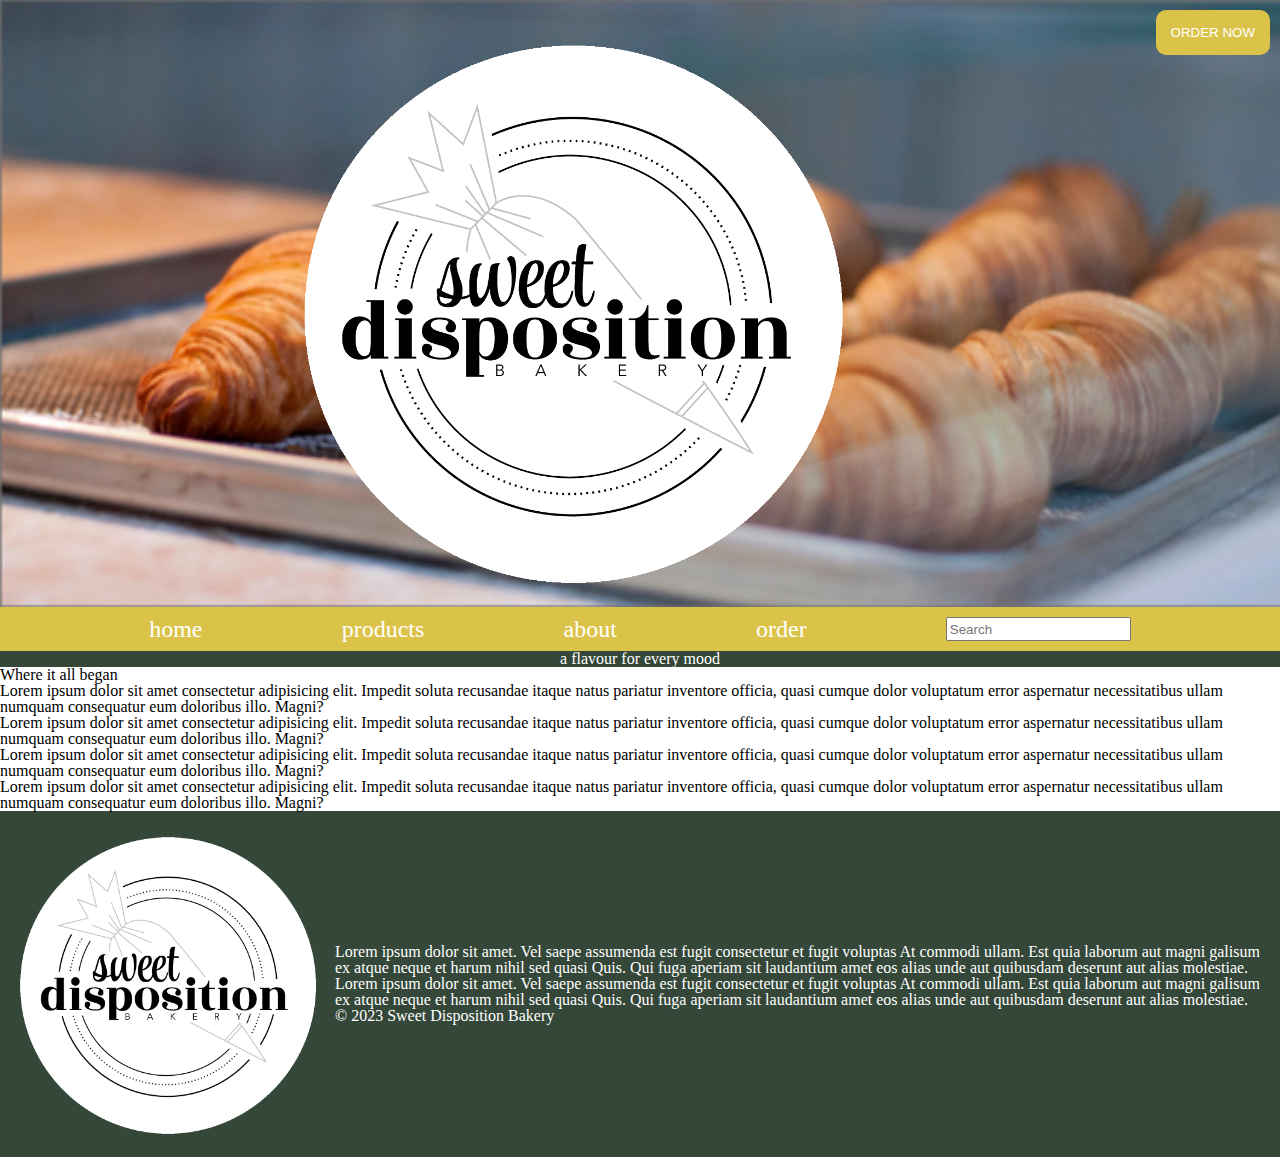
==== about.html @ daa1f110 "begins adding comments to css" ====
<!DOCTYPE html>
<html lang="en">
<head>
    <meta charset="UTF-8">
    <meta http-equiv="X-UA-Compatible" content="IE=edge">
    <meta name="viewport" content="width=device-width, initial-scale=1.0">
    <title>About</title>
    <link rel="stylesheet" href="css/main.css">
</head>
<body>
    <div>
        <!-- establishes heading structure -->
        <header>
            <!-- button takes client to order page -->
            <button class="order">Order Now</button>
            <!-- Site Header & Title -->
            <h1>Sweet Disposition Bakery</h1>
            <div class="opacitylogo">
                <img src="images/logo.png" alt="sweet disposition logo" class="logo">
            </div>
        </header>    
        <!-- establishes website navigation -->
        <nav>
            <ul>
                <li><a href="index.html">home</a></li>
                <li><a href="products.html">products</a></li>
                <li><a href="about.html">about</a></li>
                <li><a href="order.html">order</a></li>
                <input type="text" placeholder="Search">
            </ul>
        </nav>
        <!-- establishes main content structure -->
        <main>
            <!-- establishes container for green background -->
            <div class="green">
                <h2>a flavour for every mood</h2>
            </div>
            <h2>Where it all began</h2>
            <p>Lorem ipsum dolor sit amet consectetur adipisicing elit. Impedit soluta recusandae itaque natus pariatur inventore officia, quasi cumque dolor voluptatum error aspernatur necessitatibus ullam numquam consequatur eum doloribus illo. Magni?</p>
            <p>Lorem ipsum dolor sit amet consectetur adipisicing elit. Impedit soluta recusandae itaque natus pariatur inventore officia, quasi cumque dolor voluptatum error aspernatur necessitatibus ullam numquam consequatur eum doloribus illo. Magni?</p>
            <p>Lorem ipsum dolor sit amet consectetur adipisicing elit. Impedit soluta recusandae itaque natus pariatur inventore officia, quasi cumque dolor voluptatum error aspernatur necessitatibus ullam numquam consequatur eum doloribus illo. Magni?</p>
            <p>Lorem ipsum dolor sit amet consectetur adipisicing elit. Impedit soluta recusandae itaque natus pariatur inventore officia, quasi cumque dolor voluptatum error aspernatur necessitatibus ullam numquam consequatur eum doloribus illo. Magni?</p>
        </main>
</div>
        <!-- establishes footer structure -->
        <footer>
            <!-- establishes container for footer flex -->
            <div class="footerwpic">
                <img src="images/logo.png" alt="sweet disposition logo" class="footerlogo">
                 <!-- establishes copyright information and groups story in footer-->
                <div class="footerstory">
                    <p>
                    Lorem ipsum dolor sit amet. Vel saepe
                    assumenda est fugit consectetur et fugit
                    voluptas At commodi ullam. Est quia
                    laborum aut magni galisum ex atque
                    neque et harum nihil sed quasi Quis.
                    Qui fuga aperiam sit laudantium amet
                    eos alias unde aut quibusdam deserunt
                    aut alias molestiae.
                    </p>
                    <p>
                    Lorem ipsum dolor sit amet. Vel saepe
                    assumenda est fugit consectetur et fugit
                    voluptas At commodi ullam. Est quia
                    laborum aut magni galisum ex atque
                    neque et harum nihil sed quasi Quis.
                    Qui fuga aperiam sit laudantium amet
                    eos alias unde aut quibusdam deserunt
                    aut alias molestiae.
                    </p>
                    <p>
                        &copy; 2023 Sweet Disposition Bakery
                    </p>
                </div>
            </div>
        </footer>
</body>
</html>
---- css/main.css ----
/* //////////////////////////////////////////////////////////////////////////////////
CSS RESET
/////////////////////////////////////////////////////////////////////////////////// */
/* http://meyerweb.com/eric/tools/css/reset/ 
   v2.0 | 20110126
   License: none (public domain)
*/

html, body, div, span, applet, object, iframe,
h1, h2, h3, h4, h5, h6, p, blockquote, pre,
a, abbr, acronym, address, big, cite, code,
del, dfn, em, img, ins, kbd, q, s, samp,
small, strike, strong, sub, sup, tt, var,
b, u, i, center,
dl, dt, dd, ol, ul, li,
fieldset, form, label, legend,
table, caption, tbody, tfoot, thead, tr, th, td,
article, aside, canvas, details, embed, 
figure, figcaption, footer, header, hgroup, 
menu, nav, output, ruby, section, summary,
time, mark, audio, video {
	margin: 0;
	padding: 0;
	border: 0;
	font-size: 100%;
	font: inherit;
	vertical-align: baseline;
}
/* HTML5 display-role reset for older browsers */
article, aside, details, figcaption, figure, 
footer, header, hgroup, menu, nav, section {
	display: block;
}
body {
	line-height: 1;
}
ol, ul {
	list-style: none;
}
blockquote, q {
	quotes: none;
}
blockquote:before, blockquote:after,
q:before, q:after {
	content: '';
	content: none;
}
table {
	border-collapse: collapse;
	border-spacing: 0;
}




/* //////////////////////////////////////////////////////////////////////////////////
SITE WIDE
/////////////////////////////////////////////////////////////////////////////////// */
/* sets font size for entire site */
html {
    font-size: 16px;
}

/* sets style for button in header
colours, border, uppercase, spacing, alignment */
.order {
    background-color: #DBC349;
    color: white;
    border: none;
    text-transform: uppercase;
    padding: 15px;
    border-radius: 10px;
    margin: 10px;
    float: right;
}

/* hides site title in header from site as the logo shows the title */
h1 {
    visibility: hidden;
}

/* container for logo image makes content display as flex and centers it in the page */
.opacitylogo {
    display: flex;
    justify-content: center;
}

/* sets width of logo image to 50% */
.logo {
    width: 50%;
   }

/* styles nav bar text by eliminating underline and setting colour to white */
   a {
    text-decoration: none;
    color: white;
}

/* formats header by adding background image, preventing repetition of image, and setting size to cover full width */
header {
    background-image: url('/images/croissant.jpg');   
    background-repeat: no-repeat;
    background-size: cover;
}

/* sets background colour of navigation bar */
nav {
    background-color: #dbc349;
}

/* formats section with slogan to center content, set background and text colour */
.green {
    display: flex;
    justify-content: center;
    align-content: center;
    background-color: #344739;
    color: white;
}

/* formats footer with text and background colour */
footer {
    background-color: #344739;
    color: white;
}

/* sets font size and font weight for text in nav and establishes timing of transition for hover state */
li {
    font-size: 1.5rem;
    font-weight: 400;
    transition: transform 1s;
}

/* establishes transition of increasing scale by 1.5 for nav text */
li:hover {
    transform: scale(1.5);
}

/* sets unordered list of nav bar to flex so content can be spaced evenly, and adds spacing */
ul {
    display: flex;
    justify-content: space-evenly;
    margin: 0;
    padding: 10px;
}

/* formats footer section by setting as flex and altering spacing */
.footerwpic {
    display: flex;
    padding: 10px;
}

/* sets footer text to flex, with column direction and centered, also adjusts spacing */
.footerstory {
    display: flex;
    flex-direction: column;
    justify-content: center;
    padding: 10px;
}


.footerlogo {
    width: 25%;
}

/* //////////////////////////////////////////////////////////////////////////////////
INDEX
/////////////////////////////////////////////////////////////////////////////////// */

/* sets width of container for index content */
.container {
    max-width: 1200px;
    margin: auto;
}

/* sets width of images with the class of carousel to 15% */
.carousel {
    width: 15%;
}

/* centers how am i feeling section */
.feeling {
    display: flex;
    justify-content: center;
}

/* sets section of moods to flex, adjusts spacing of content, sets background colour */
.mood {
    display: flex;
    padding: 10px;
    justify-content: space-between;
    background-color: #D1DCDA;
}

/* sets flavour section to flex and centers content */
.flavours {
    display: flex;
    justify-content: center;
}

/* sets flavour display to flex and spaces content evenly */
.flavourlabels {
    display: flex;
    justify-content: space-evenly;
}


.circle {
    border-radius: 50%;
    width: 25%;
}

.flavourpics {
    display: flex;
    justify-content: space-evenly;
}

.information {
    display: grid;
    grid-template-columns: repeat(4, 1fr);
    grid-template-rows: repeat(4, 1fr);
    width: 100%;
    grid-template-areas: 
    "baker baker info1 coffee-croissant"
    "baker baker waffle-cupcake info2";
}

.baker {
    grid-area: baker;
    width: 50%;
}

.info1 {
    grid-area: info1;
    width: 25%;
}

.info2 {
    grid-area: info2;
    width: 25%;
}

.coffee-croissant {
    grid-area: coffee-croissant;
    width: 25%;
}

.waffle-cupcake {
    grid-area: waffle-cupcake;
    width: 25%;
}
/* SMALL VIEWPORT */

/* MEDIUM VIEWPORT*/

/* LARGE VIEWPORT */



/* //////////////////////////////////////////////////////////////////////////////////
PRODUCTS
/////////////////////////////////////////////////////////////////////////////////// */

.products {
    width: 100%;
}

.ourproducts {
    display: flex;
    justify-content: center;
}

.wrapper {
    width: 95%;
    margin: auto;
}

/* SMALL VIEWPORT */

/* MEDIUM VIEWPORT*/

/* LARGE VIEWPORT */

/* //////////////////////////////////////////////////////////////////////////////////
ABOUT
/////////////////////////////////////////////////////////////////////////////////// */


/* SMALL VIEWPORT */

/* MEDIUM VIEWPORT*/

/* LARGE VIEWPORT */

/* //////////////////////////////////////////////////////////////////////////////////
ORDER
/////////////////////////////////////////////////////////////////////////////////// */

form {
    display: flex;
    flex-direction: column;
}

/* SMALL VIEWPORT */

/* MEDIUM VIEWPORT*/

/* LARGE VIEWPORT */
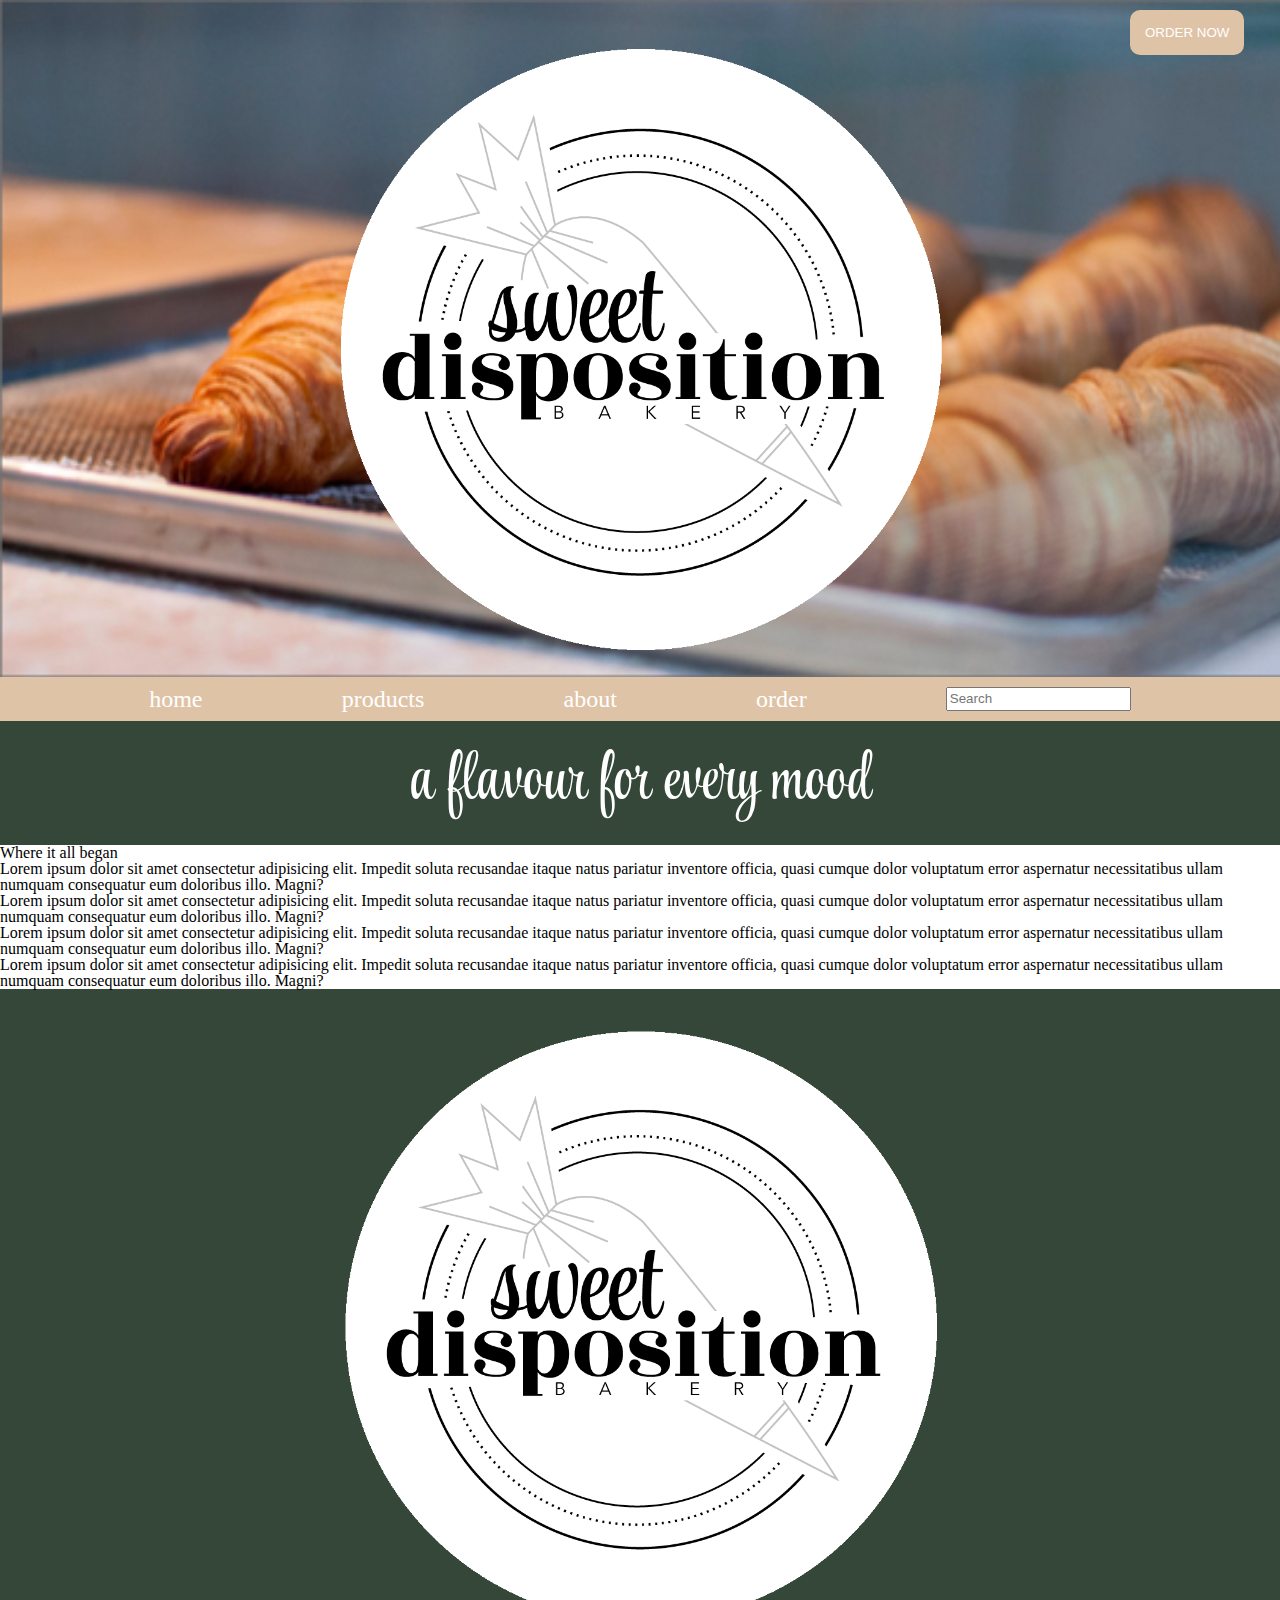
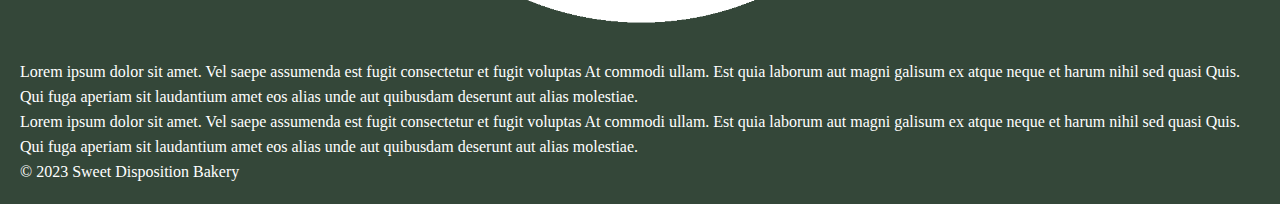
==== commit f0c00e2e: "fixes spacing on various pages" ====
--- a/about.html
+++ b/about.html
@@ -6,6 +6,10 @@
     <meta name="viewport" content="width=device-width, initial-scale=1.0">
     <title>About</title>
     <link rel="stylesheet" href="css/main.css">
+    
+    <link rel="preconnect" href="https://fonts.googleapis.com">
+    <link rel="preconnect" href="https://fonts.gstatic.com" crossorigin>
+    <link href="https://fonts.googleapis.com/css2?family=Open+Sans:wght@400;700;800&family=Oswald:wght@200&family=Public+Sans:wght@300&family=Style+Script&display=swap" rel="stylesheet">
 </head>
 <body>
     <div>
@@ -33,13 +37,13 @@
         <main>
             <!-- establishes container for green background -->
             <div class="green">
-                <h2>a flavour for every mood</h2>
+                <h2 class="style">a flavour for every mood</h2>
             </div>
             <h2>Where it all began</h2>
-            <p>Lorem ipsum dolor sit amet consectetur adipisicing elit. Impedit soluta recusandae itaque natus pariatur inventore officia, quasi cumque dolor voluptatum error aspernatur necessitatibus ullam numquam consequatur eum doloribus illo. Magni?</p>
-            <p>Lorem ipsum dolor sit amet consectetur adipisicing elit. Impedit soluta recusandae itaque natus pariatur inventore officia, quasi cumque dolor voluptatum error aspernatur necessitatibus ullam numquam consequatur eum doloribus illo. Magni?</p>
-            <p>Lorem ipsum dolor sit amet consectetur adipisicing elit. Impedit soluta recusandae itaque natus pariatur inventore officia, quasi cumque dolor voluptatum error aspernatur necessitatibus ullam numquam consequatur eum doloribus illo. Magni?</p>
-            <p>Lorem ipsum dolor sit amet consectetur adipisicing elit. Impedit soluta recusandae itaque natus pariatur inventore officia, quasi cumque dolor voluptatum error aspernatur necessitatibus ullam numquam consequatur eum doloribus illo. Magni?</p>
+            <p class="about">Lorem ipsum dolor sit amet consectetur adipisicing elit. Impedit soluta recusandae itaque natus pariatur inventore officia, quasi cumque dolor voluptatum error aspernatur necessitatibus ullam numquam consequatur eum doloribus illo. Magni?</p>
+            <p class="about">Lorem ipsum dolor sit amet consectetur adipisicing elit. Impedit soluta recusandae itaque natus pariatur inventore officia, quasi cumque dolor voluptatum error aspernatur necessitatibus ullam numquam consequatur eum doloribus illo. Magni?</p>
+            <p class="about">Lorem ipsum dolor sit amet consectetur adipisicing elit. Impedit soluta recusandae itaque natus pariatur inventore officia, quasi cumque dolor voluptatum error aspernatur necessitatibus ullam numquam consequatur eum doloribus illo. Magni?</p>
+            <p class="about">Lorem ipsum dolor sit amet consectetur adipisicing elit. Impedit soluta recusandae itaque natus pariatur inventore officia, quasi cumque dolor voluptatum error aspernatur necessitatibus ullam numquam consequatur eum doloribus illo. Magni?</p>
         </main>
 </div>
         <!-- establishes footer structure -->
--- a/css/main.css
+++ b/css/main.css
@@ -64,14 +64,20 @@
 /* sets style for button in header
 colours, border, uppercase, spacing, alignment */
 .order {
-    background-color: #DBC349;
+    background-color: #DFC3A7;
     color: white;
     border: none;
     text-transform: uppercase;
     padding: 15px;
     border-radius: 10px;
     margin: 10px;
-    float: right;
+    position: absolute;
+    right: 2%;
+    transition: transform 1s;
+}
+
+.order:hover {
+    transform: scale(1.25);
 }
 
 /* hides site title in header from site as the logo shows the title */
@@ -105,7 +111,7 @@
 
 /* sets background colour of navigation bar */
 nav {
-    background-color: #dbc349;
+    background-color: #DFC3A7;
 }
 
 /* formats section with slogan to center content, set background and text colour */
@@ -115,6 +121,12 @@
     align-content: center;
     background-color: #344739;
     color: white;
+    padding: 30px;
+    font-size: 4rem;
+}
+
+.style {
+    font-family: 'Style Script', cursive;
 }
 
 /* formats footer with text and background colour */
@@ -146,6 +158,7 @@
 /* formats footer section by setting as flex and altering spacing */
 .footerwpic {
     display: flex;
+    flex-direction: column;
     padding: 10px;
 }
 
@@ -155,12 +168,39 @@
     flex-direction: column;
     justify-content: center;
     padding: 10px;
-}
-
+    line-height: 25px;
+}
+
+.copy {
+    padding-top: 25px;
+}
 
 .footerlogo {
-    width: 25%;
-}
+    width: 50%;
+    margin: auto;
+}
+
+
+/* MEDIUM VIEWPORT*/
+@media screen and (min-width: 641px) and (max-width: 1007px) {
+   /* formats footer section by setting as flex and altering spacing */
+.footerwpic {
+    display: flex;
+    padding: 10px;
+} 
+}
+
+
+
+/* LARGE VIEWPORT */
+@media screen and (min-width: 1008px) {
+   /* formats footer section by setting as flex and altering spacing */
+.footerwpic {
+    display: flex;
+    padding: 10px;
+} 
+}
+
 
 /* //////////////////////////////////////////////////////////////////////////////////
 INDEX
@@ -172,59 +212,134 @@
     margin: auto;
 }
 
+/* sets width of images with the class of carousel to 95% */
+.carousel {
+    width: 95%;
+    max-width: 640px;
+    margin: auto;
+    border-radius: 50%;
+    max-height: 450px;
+}
+
+.coffee-croissant {
+    max-width: 640px;
+}
+
+.waffle-cupcake {
+    max-width: 640px;
+}
+
+/* centers how am i feeling section */
+.feeling {
+    display: flex;
+    justify-content: center;
+    padding: 20px;
+    font-size: 2rem;
+}
+
+/* sets section of moods to flex, adjusts spacing of content, sets background colour */
+.mood {
+    display: flex;
+    padding: 10px;
+    flex-direction: column;
+    background-color: #D1DCDA;
+    width: 100%;
+}
+
+/* sets flavour section to flex and centers content */
+.flavours {
+    display: flex;
+    justify-content: center;
+}
+
+/* sets flavour display to flex and spaces content evenly */
+.flavourlabels {
+    display: flex;
+    justify-content: space-evenly;
+}
+
+
+.circle {
+    border-radius: 50%;
+    width: 25%;
+}
+
+.flavourpics {
+    display: flex;
+    justify-content: space-evenly;
+}
+/* 
+.information {
+    display: flex;
+    width: 100%;
+}
+
+
+.grandchild {
+    width: 50%;
+}
+
+.info1 {
+    width: 25%;
+}
+
+.coffee-croissant {
+    width: 25%;
+} */
+
+
+/* MEDIUM VIEWPORT*/
+@media screen and (min-width: 641px) and (max-width: 1007px) {
+    
+}
+
+
+
+/* LARGE VIEWPORT */
+@media screen and (min-width: 1008px) {
+    .information {
+        display: flex;
+        width: 95%;
+    }
+
+    .grandchild {
+        display: flex;
+        flex-direction: column;
+    }
+
+    .fit {
+        width: 50%;
+    }
+
+  .info1 {
+    display: flex;
+  }
+
+  .info2 {
+    display: flex;
+  }
+    /* .information {
+        display: grid;
+        grid-template-columns: repeat(4, 1fr);
+        grid-template-rows: repeat(4, 1fr);
+        width: 100%;
+        grid-template-areas: 
+        "baker baker info1 coffee-croissant"
+        "baker baker waffle-cupcake info2";
+    } */
+    /* sets section of moods to flex, adjusts spacing of content, sets background colour */
+.mood {
+    display: flex;
+    padding: 10px;
+    justify-content: space-between;
+    background-color: #D1DCDA;
+}
 /* sets width of images with the class of carousel to 15% */
 .carousel {
     width: 15%;
 }
 
-/* centers how am i feeling section */
-.feeling {
-    display: flex;
-    justify-content: center;
-}
-
-/* sets section of moods to flex, adjusts spacing of content, sets background colour */
-.mood {
-    display: flex;
-    padding: 10px;
-    justify-content: space-between;
-    background-color: #D1DCDA;
-}
-
-/* sets flavour section to flex and centers content */
-.flavours {
-    display: flex;
-    justify-content: center;
-}
-
-/* sets flavour display to flex and spaces content evenly */
-.flavourlabels {
-    display: flex;
-    justify-content: space-evenly;
-}
-
-
-.circle {
-    border-radius: 50%;
-    width: 25%;
-}
-
-.flavourpics {
-    display: flex;
-    justify-content: space-evenly;
-}
-
-.information {
-    display: grid;
-    grid-template-columns: repeat(4, 1fr);
-    grid-template-rows: repeat(4, 1fr);
-    width: 100%;
-    grid-template-areas: 
-    "baker baker info1 coffee-croissant"
-    "baker baker waffle-cupcake info2";
-}
-
-.baker {
+/* .baker {
     grid-area: baker;
     width: 50%;
 }
@@ -246,22 +361,19 @@
 
 .waffle-cupcake {
     grid-area: waffle-cupcake;
-    width: 25%;
-}
-/* SMALL VIEWPORT */
-
-/* MEDIUM VIEWPORT*/
-
-/* LARGE VIEWPORT */
-
+    width: 25%; */
+/* }
+} */
 
 
 /* //////////////////////////////////////////////////////////////////////////////////
 PRODUCTS
 /////////////////////////////////////////////////////////////////////////////////// */
+
 
 .products {
     width: 100%;
+    border-radius: 50%;
 }
 
 .ourproducts {
@@ -274,22 +386,38 @@
     margin: auto;
 }
 
-/* SMALL VIEWPORT */
-
+/* 
 /* MEDIUM VIEWPORT*/
+@media screen and (min-width: 641px) and (max-width: 1007px) {
+    
+}
+
+
 
 /* LARGE VIEWPORT */
+@media screen and (min-width: 1008px) {
+    
+} */
 
 /* //////////////////////////////////////////////////////////////////////////////////
 ABOUT
 /////////////////////////////////////////////////////////////////////////////////// */
 
-
-/* SMALL VIEWPORT */
+.about {
+    line-height: 200px;
+}
 
 /* MEDIUM VIEWPORT*/
+@media screen and (min-width: 641px) and (max-width: 1007px) {
+    
+}
+
+
 
 /* LARGE VIEWPORT */
+@media screen and (min-width: 1008px) {
+    
+}
 
 /* //////////////////////////////////////////////////////////////////////////////////
 ORDER
@@ -300,14 +428,19 @@
     flex-direction: column;
 }
 
-/* SMALL VIEWPORT */
-
 /* MEDIUM VIEWPORT*/
+@media screen and (min-width: 641px) and (max-width: 1007px) {
+    
+}
+
+
 
 /* LARGE VIEWPORT */
-
-
-
-
-
-
+@media screen and (min-width: 1008px) {
+    
+}
+
+
+
+
+
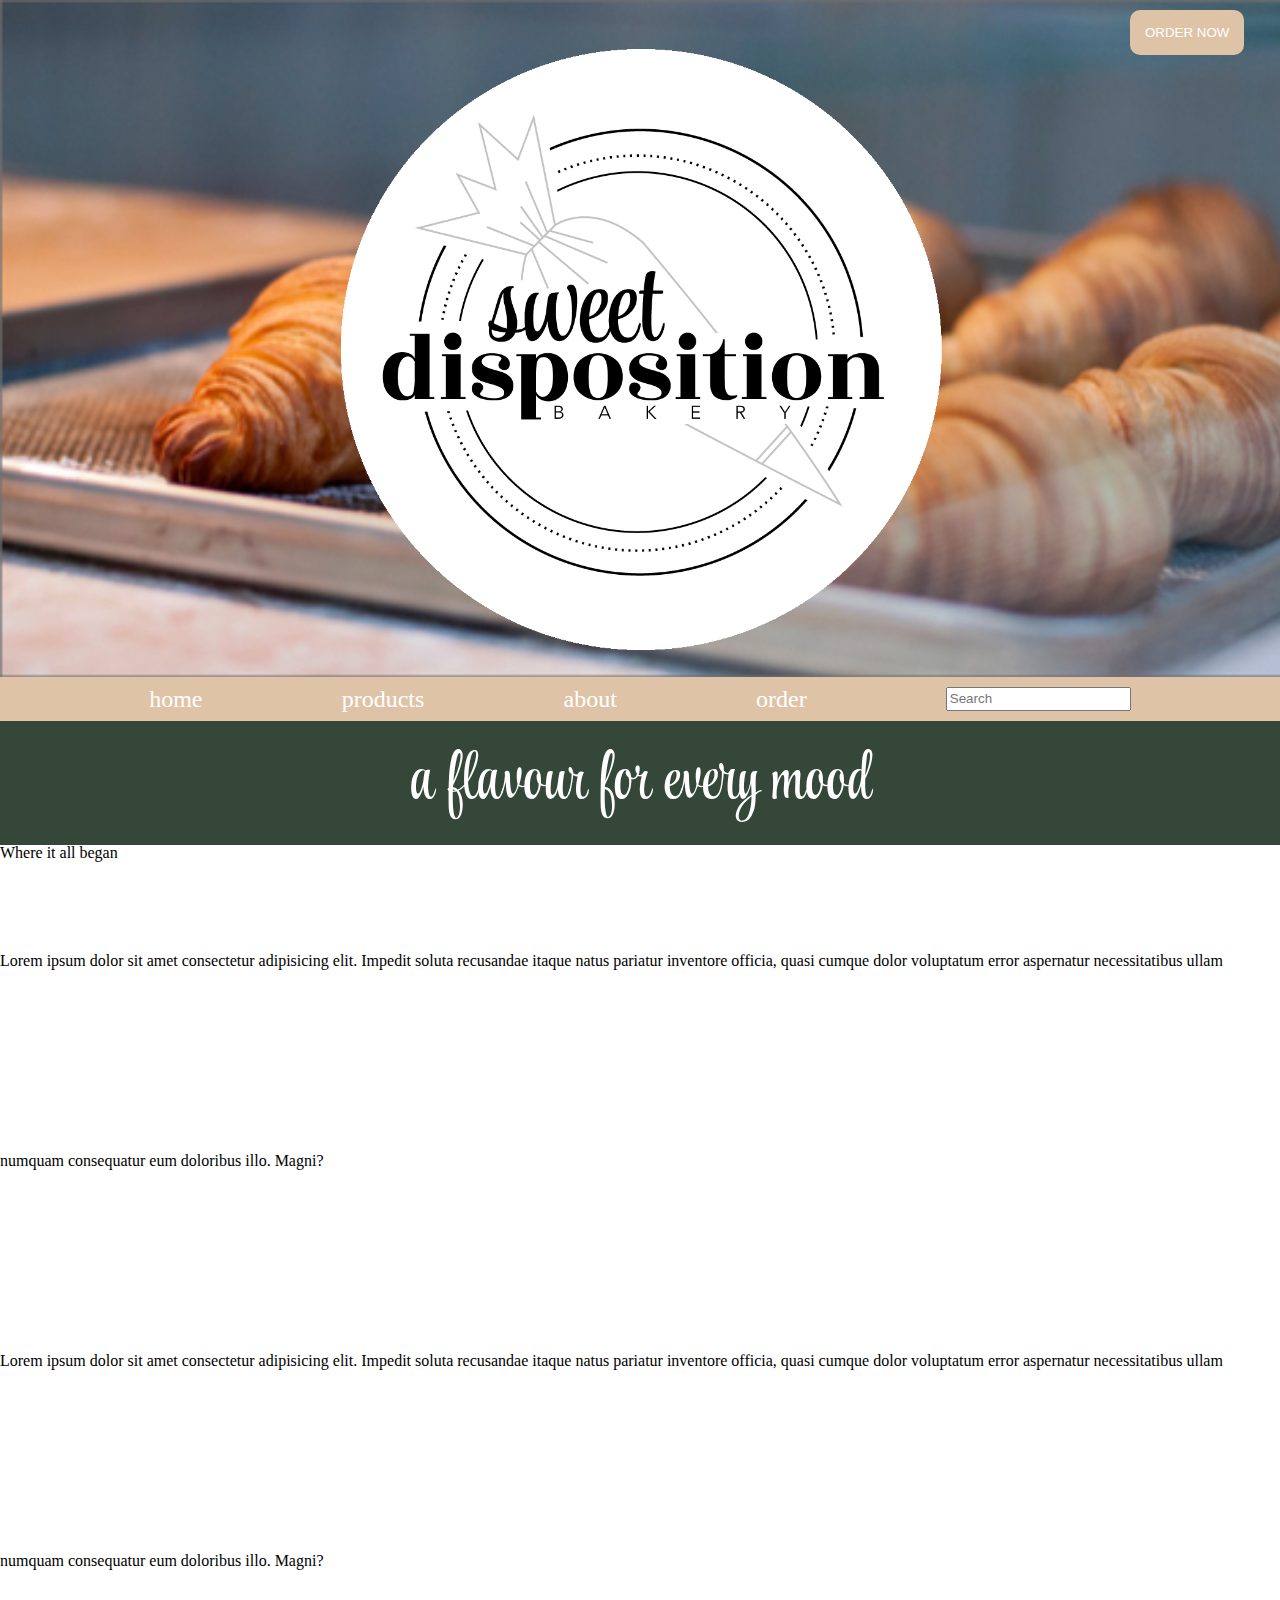
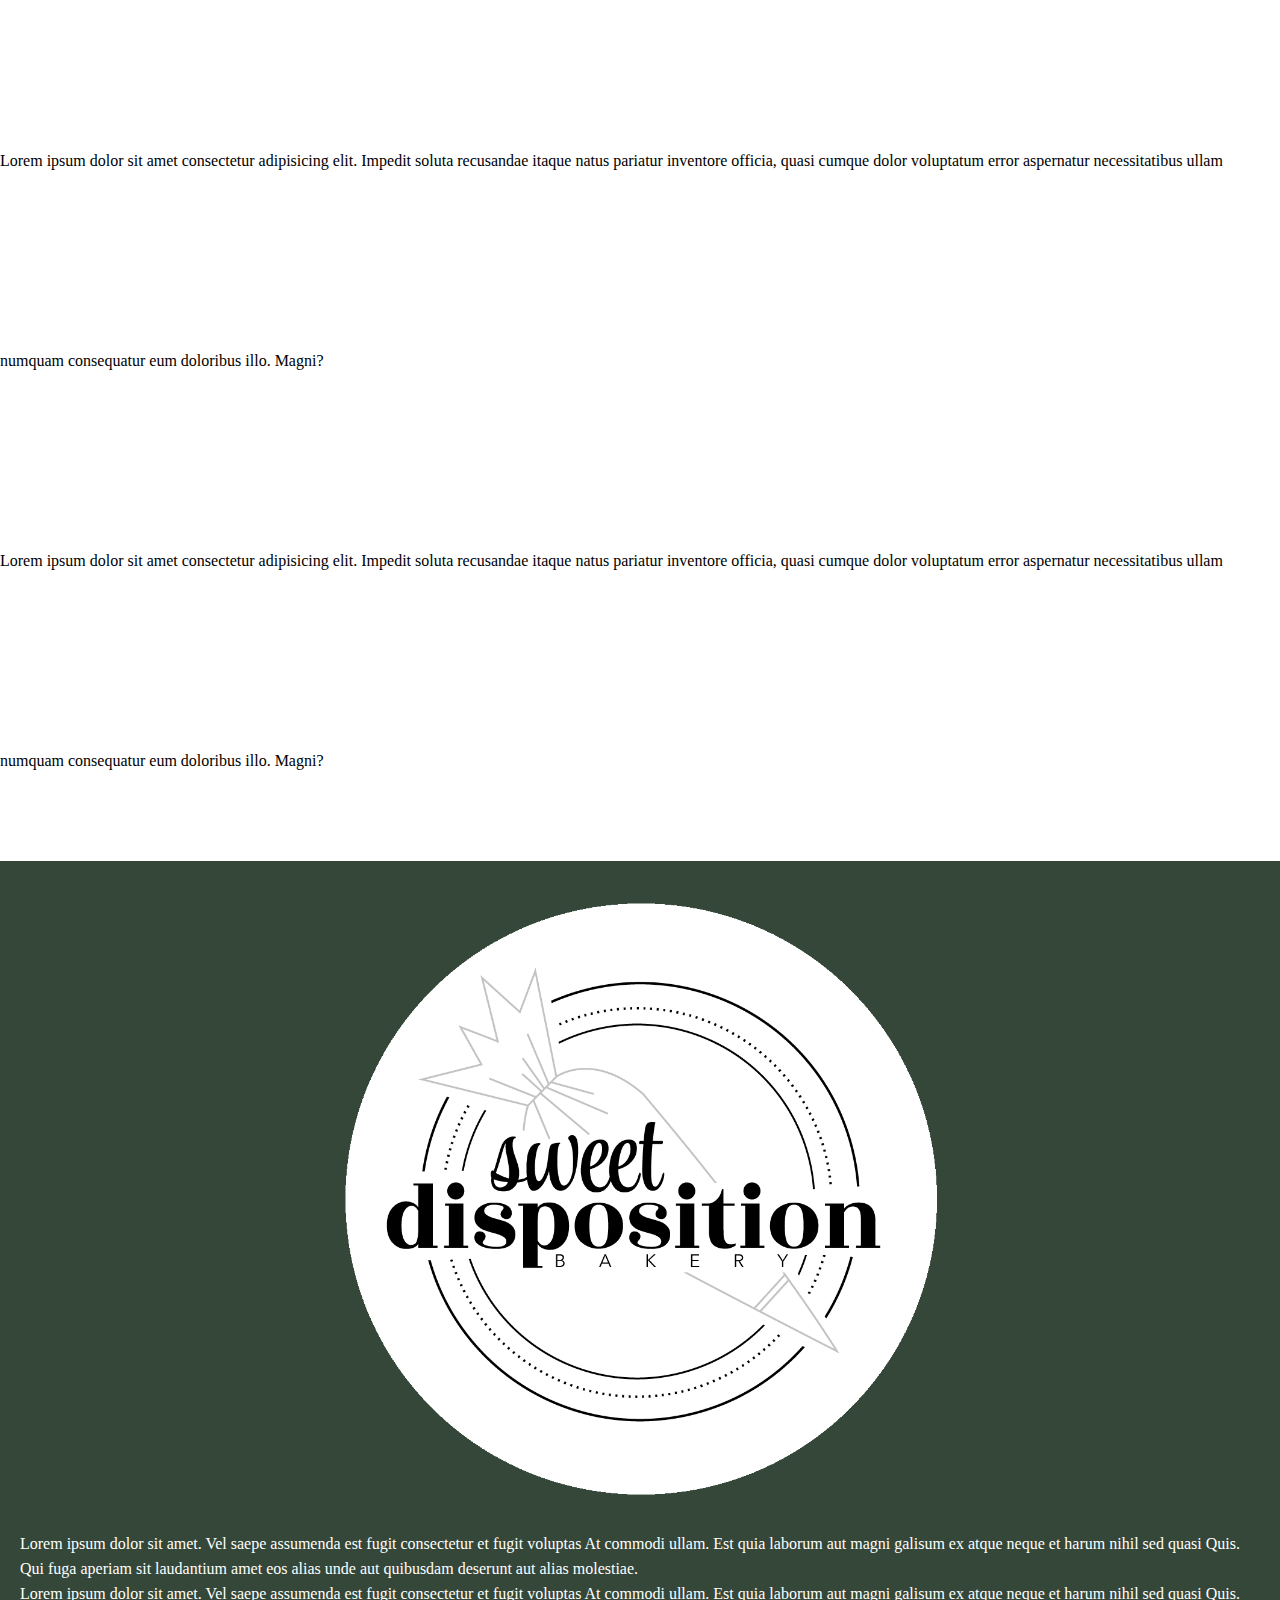
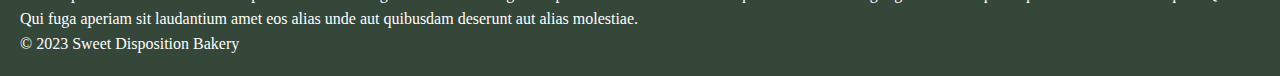
==== commit 7db7f4c6: "adds images for various sizes and resolutions" ====
--- a/about.html
+++ b/about.html
@@ -14,7 +14,7 @@
 <body>
     <div>
         <!-- establishes heading structure -->
-        <header>
+        <header role="banner">
             <!-- button takes client to order page -->
             <button class="order">Order Now</button>
             <!-- Site Header & Title -->
@@ -24,17 +24,17 @@
             </div>
         </header>    
         <!-- establishes website navigation -->
-        <nav>
+        <nav role="navigation">
             <ul>
                 <li><a href="index.html">home</a></li>
                 <li><a href="products.html">products</a></li>
                 <li><a href="about.html">about</a></li>
                 <li><a href="order.html">order</a></li>
-                <input type="text" placeholder="Search">
+                <input type="text" placeholder="Search" role="search">
             </ul>
         </nav>
         <!-- establishes main content structure -->
-        <main>
+        <main role="main">
             <!-- establishes container for green background -->
             <div class="green">
                 <h2 class="style">a flavour for every mood</h2>
@@ -47,7 +47,7 @@
         </main>
 </div>
         <!-- establishes footer structure -->
-        <footer>
+        <footer role="contentinfo">
             <!-- establishes container for footer flex -->
             <div class="footerwpic">
                 <img src="images/logo.png" alt="sweet disposition logo" class="footerlogo">
--- a/css/main.css
+++ b/css/main.css
@@ -397,7 +397,7 @@
 /* LARGE VIEWPORT */
 @media screen and (min-width: 1008px) {
     
-} */
+}
 
 /* //////////////////////////////////////////////////////////////////////////////////
 ABOUT
@@ -436,11 +436,4 @@
 
 
 /* LARGE VIEWPORT */
-@media screen and (min-width: 1008px) {
-    
-}
-
-
-
-
-
+/* @media screen and (min-width: 1008px) */
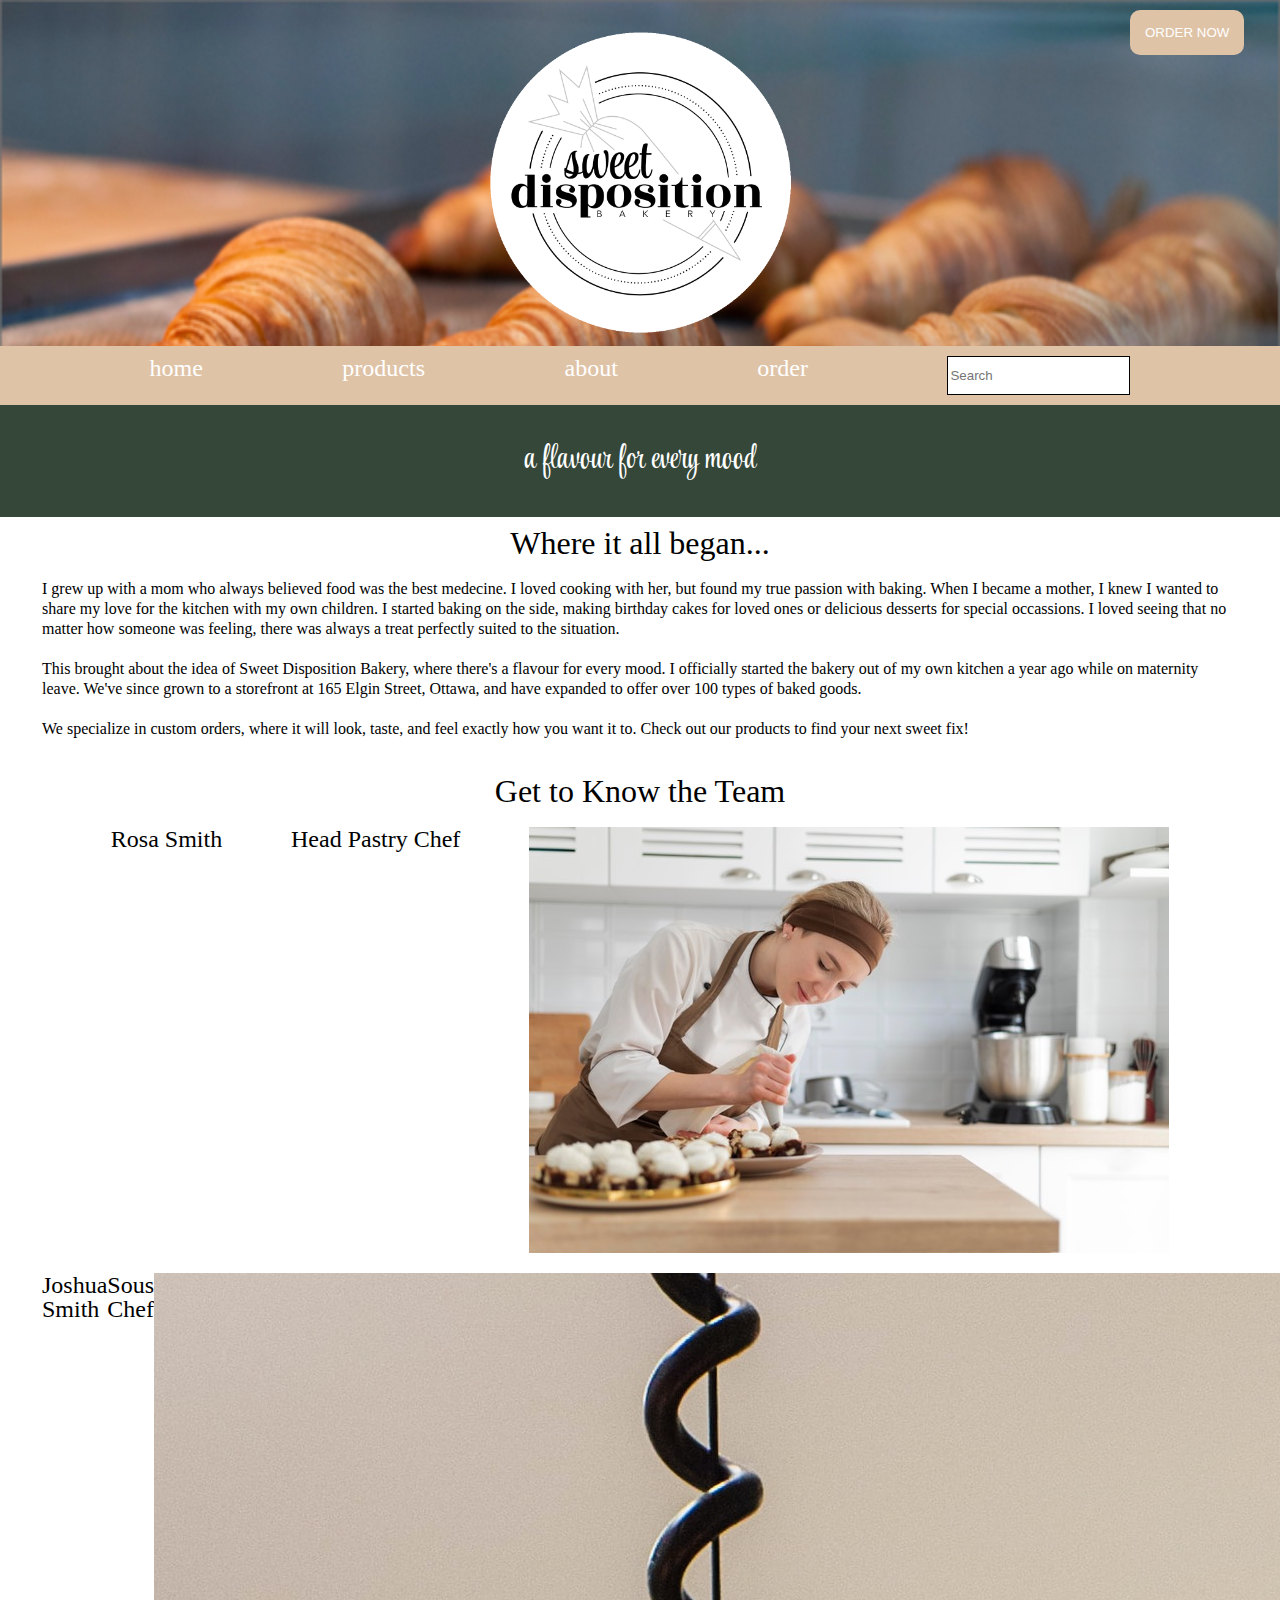
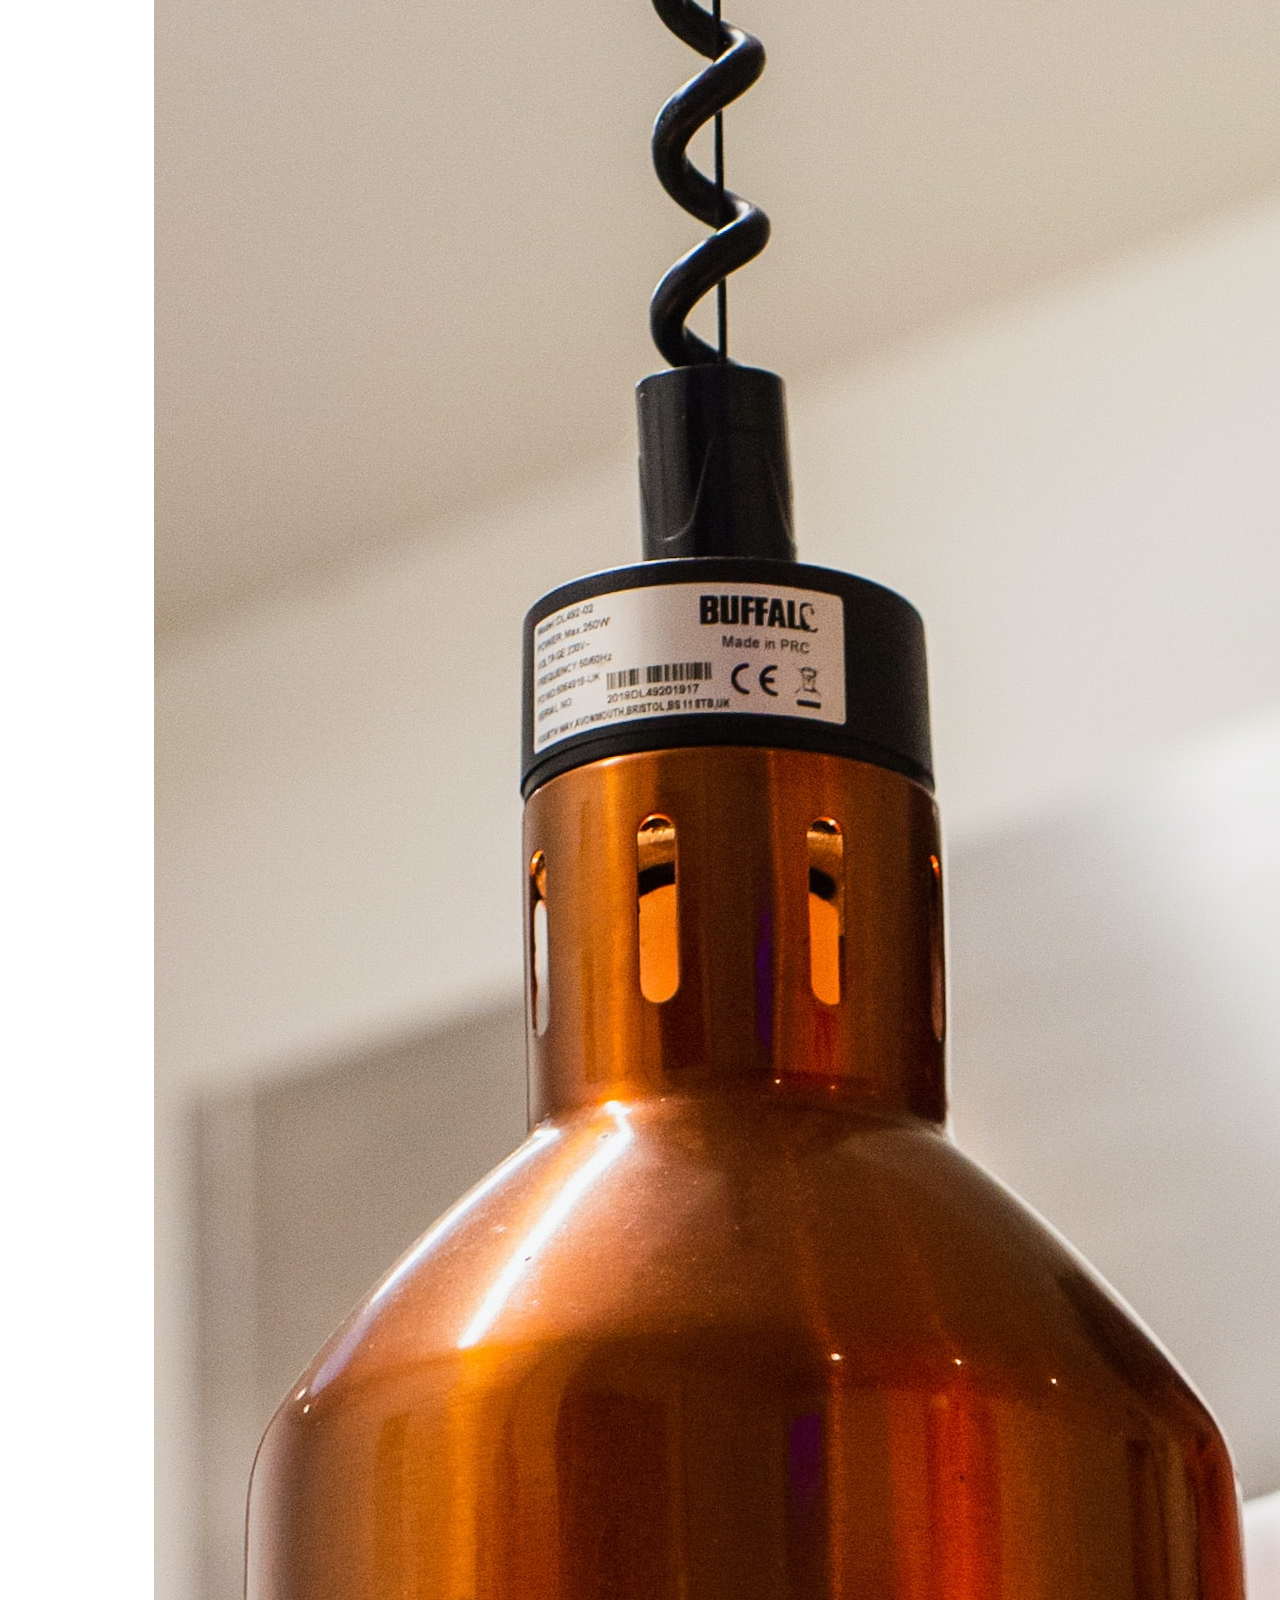
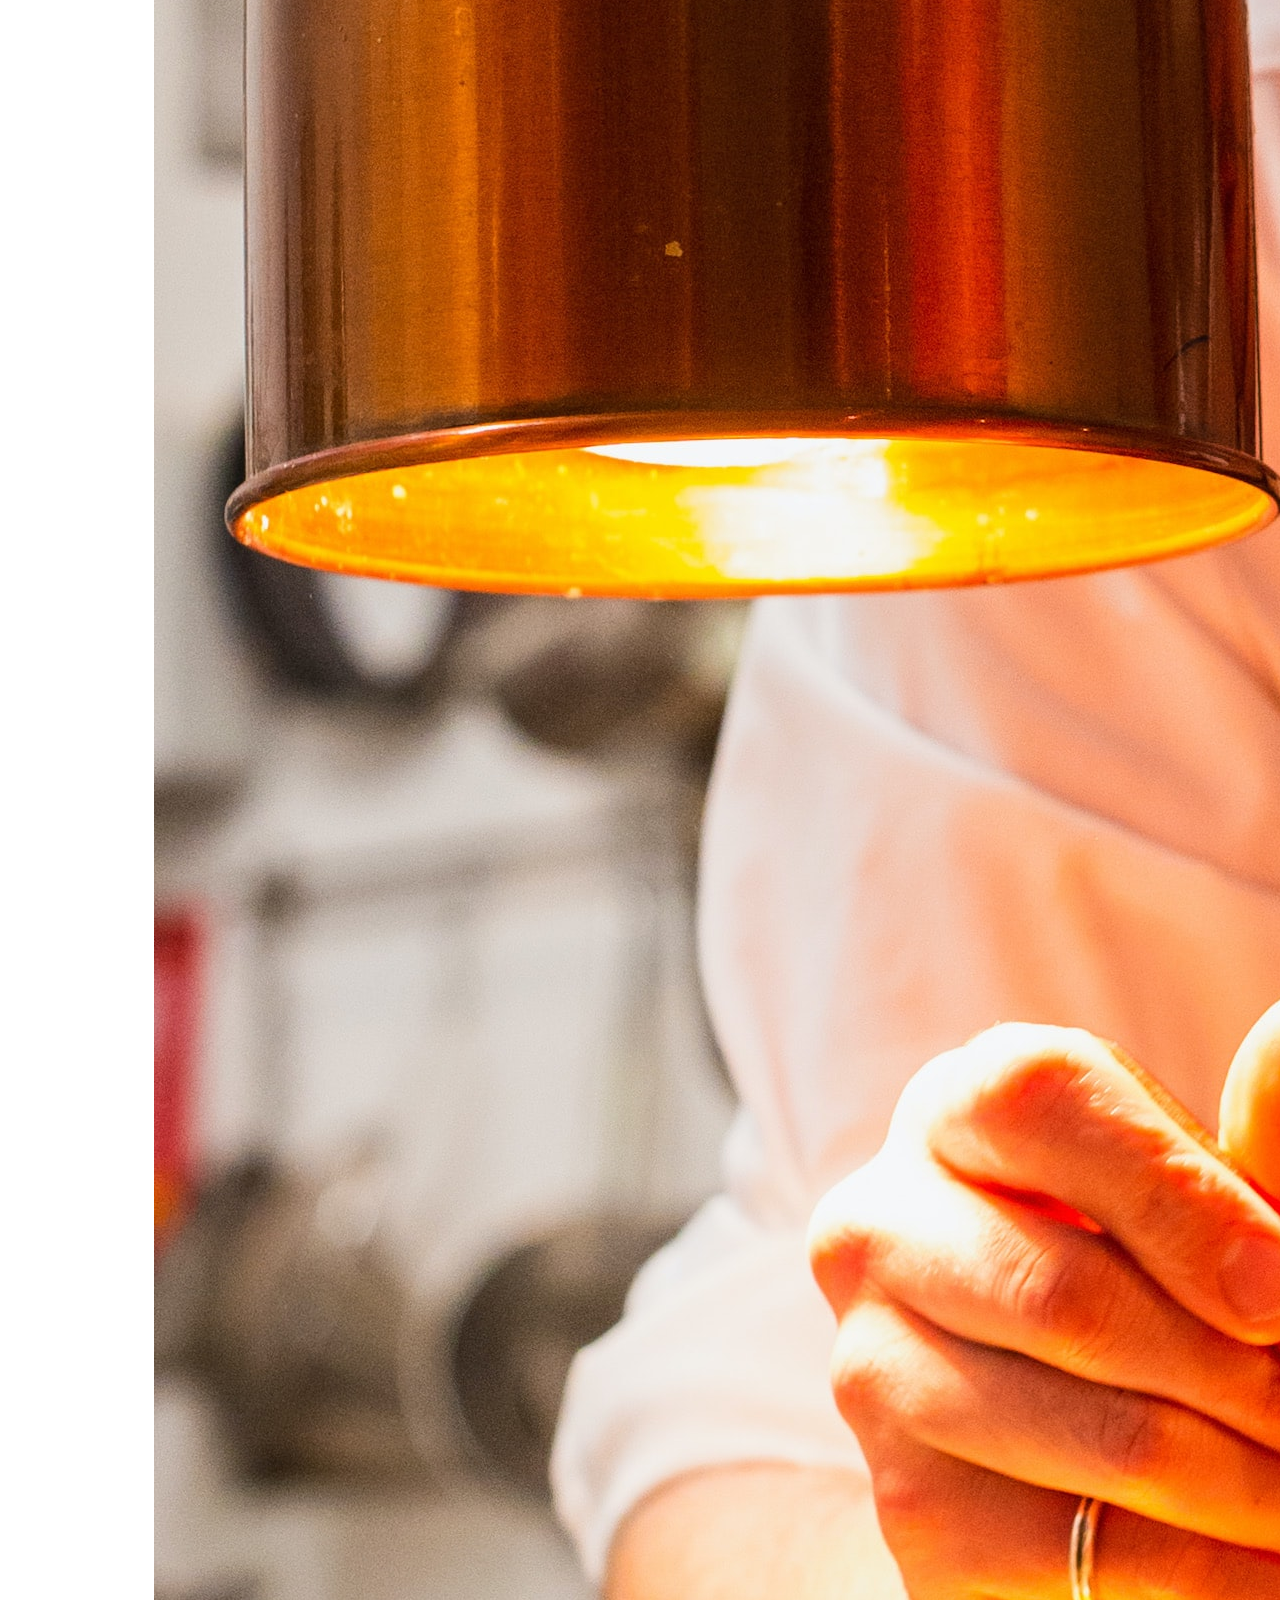
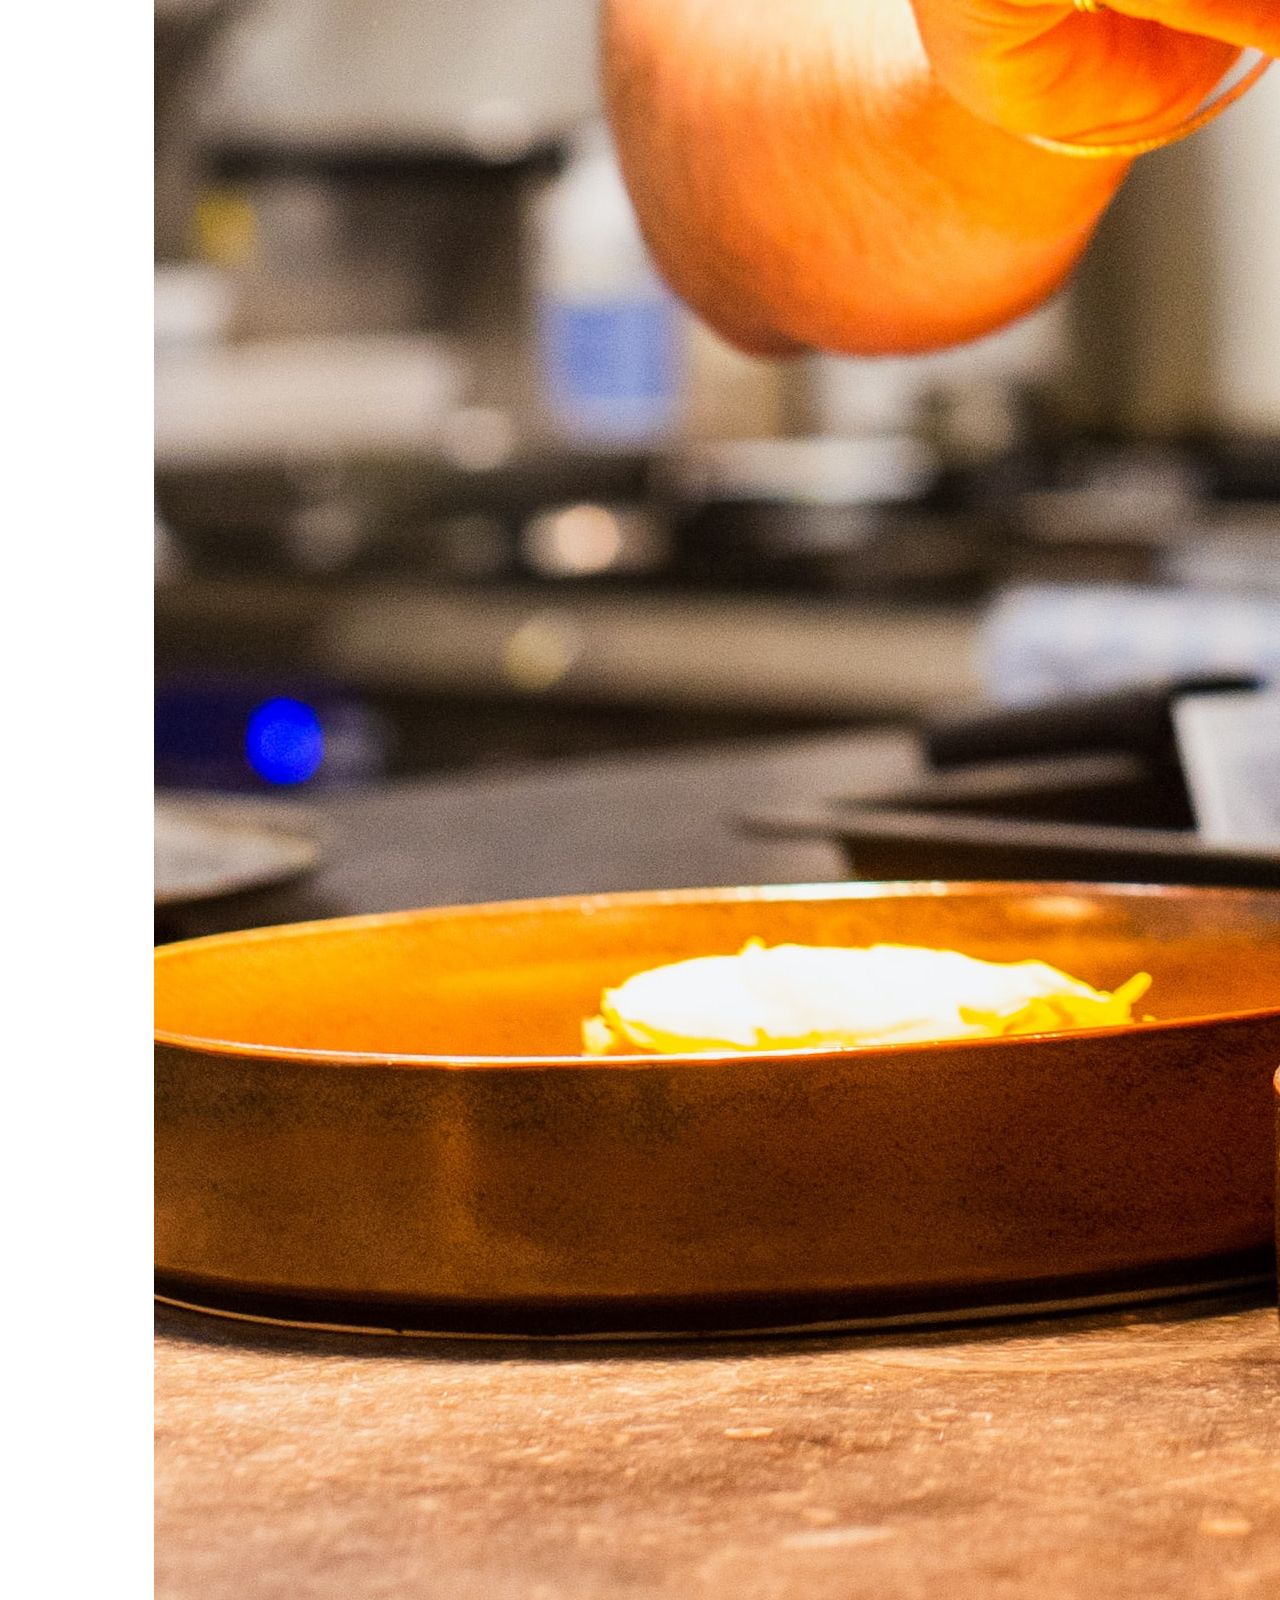
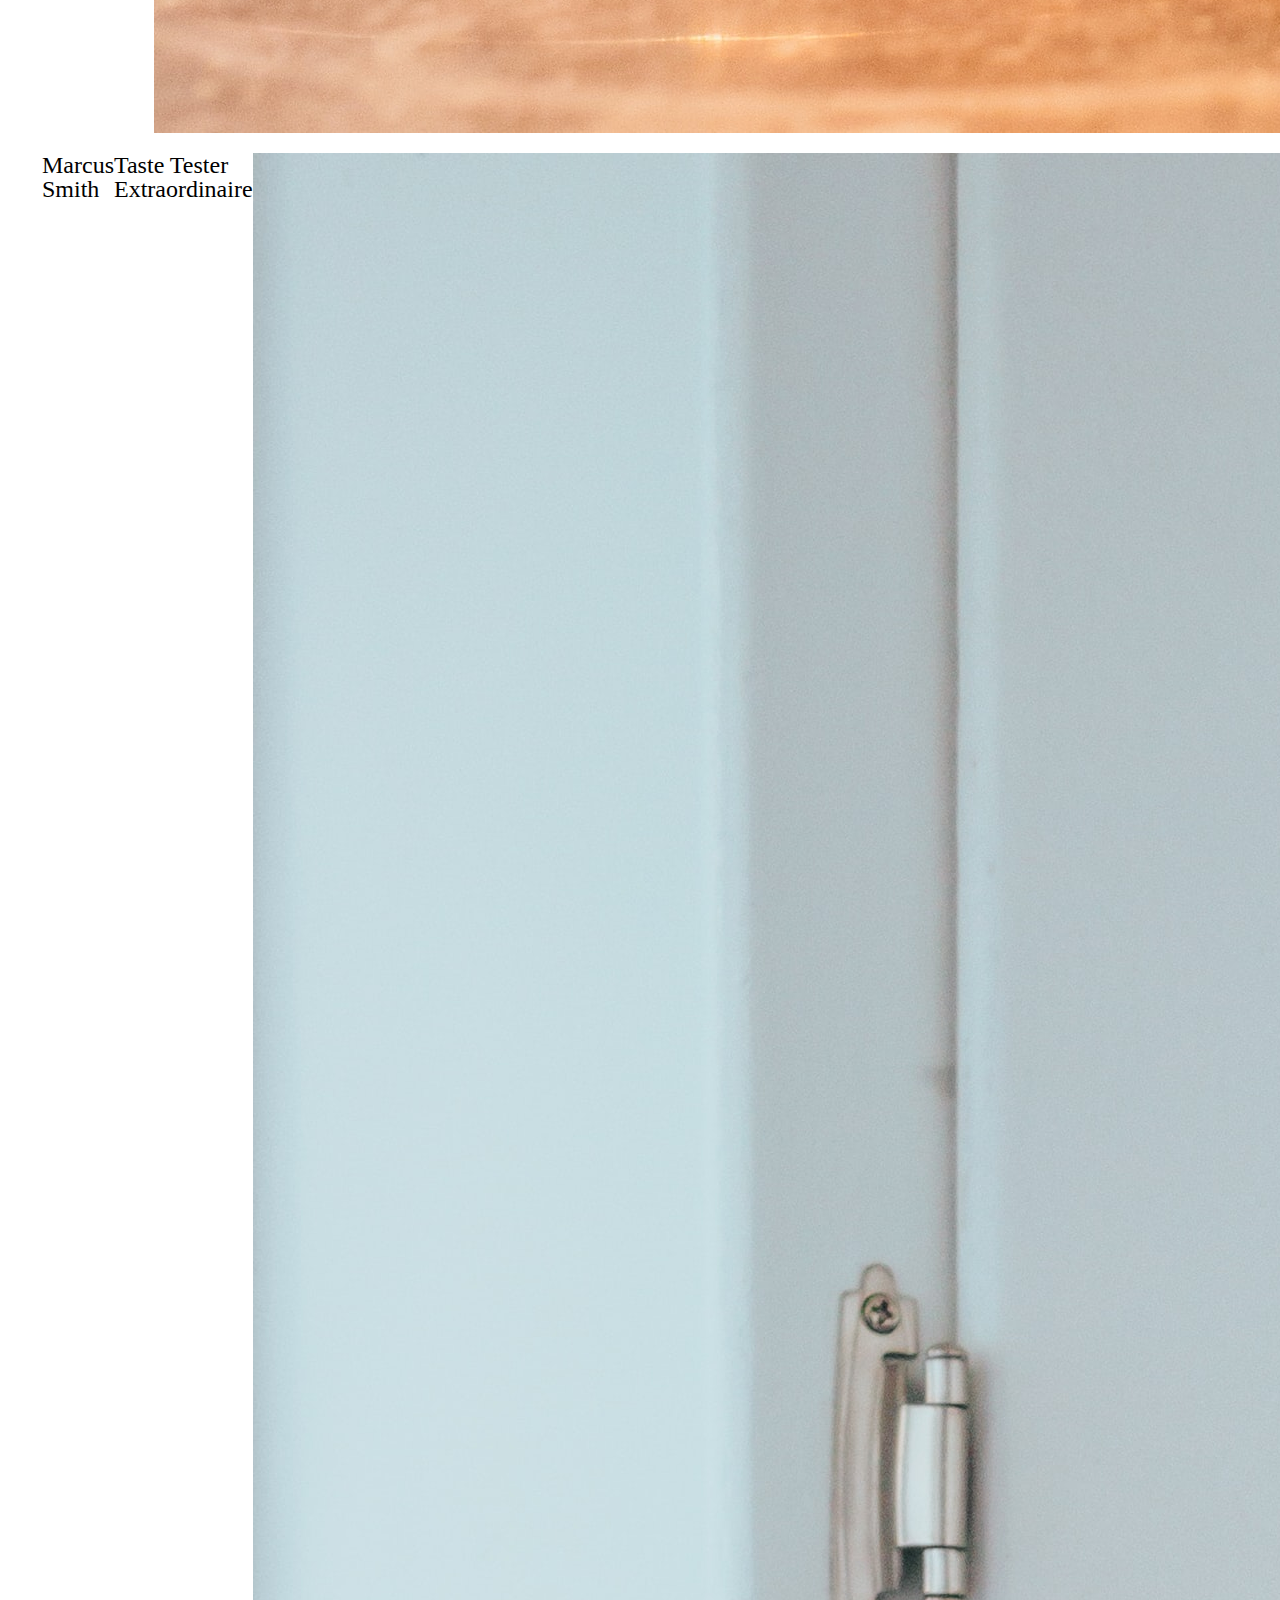
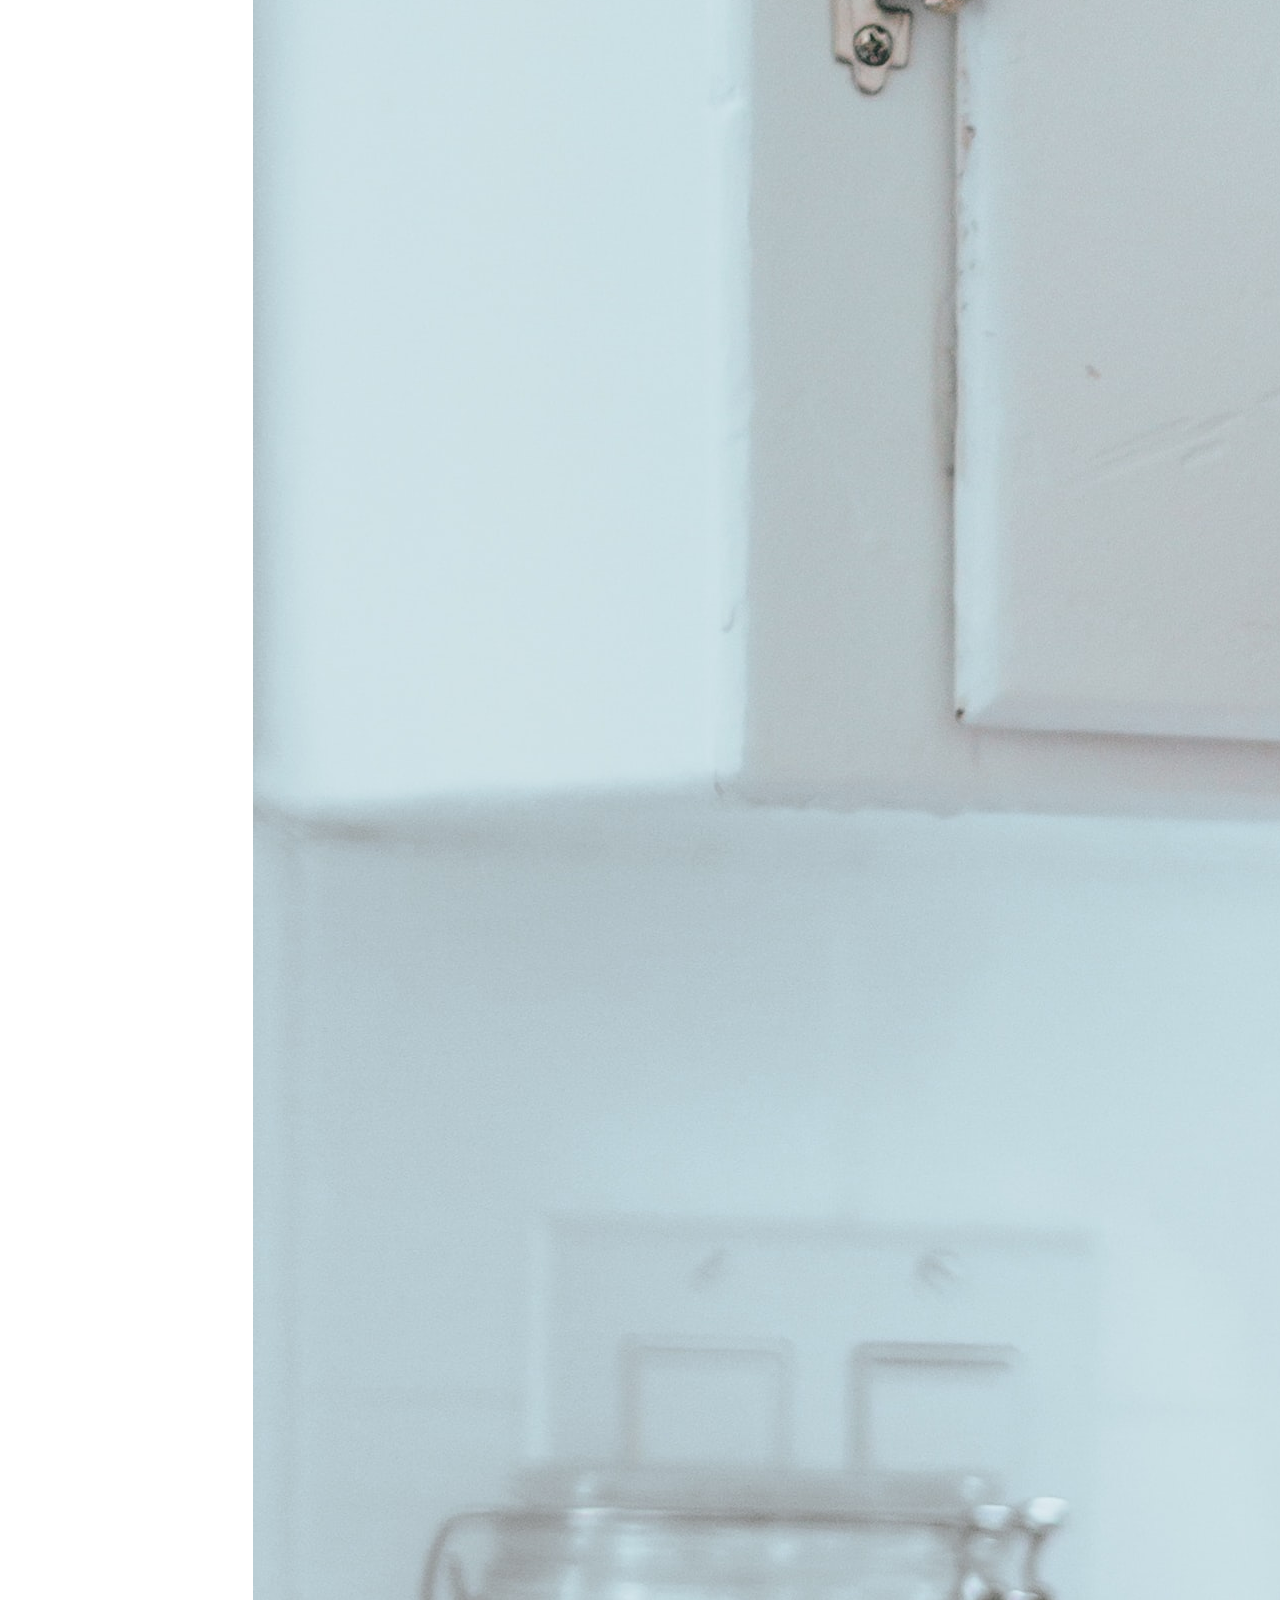
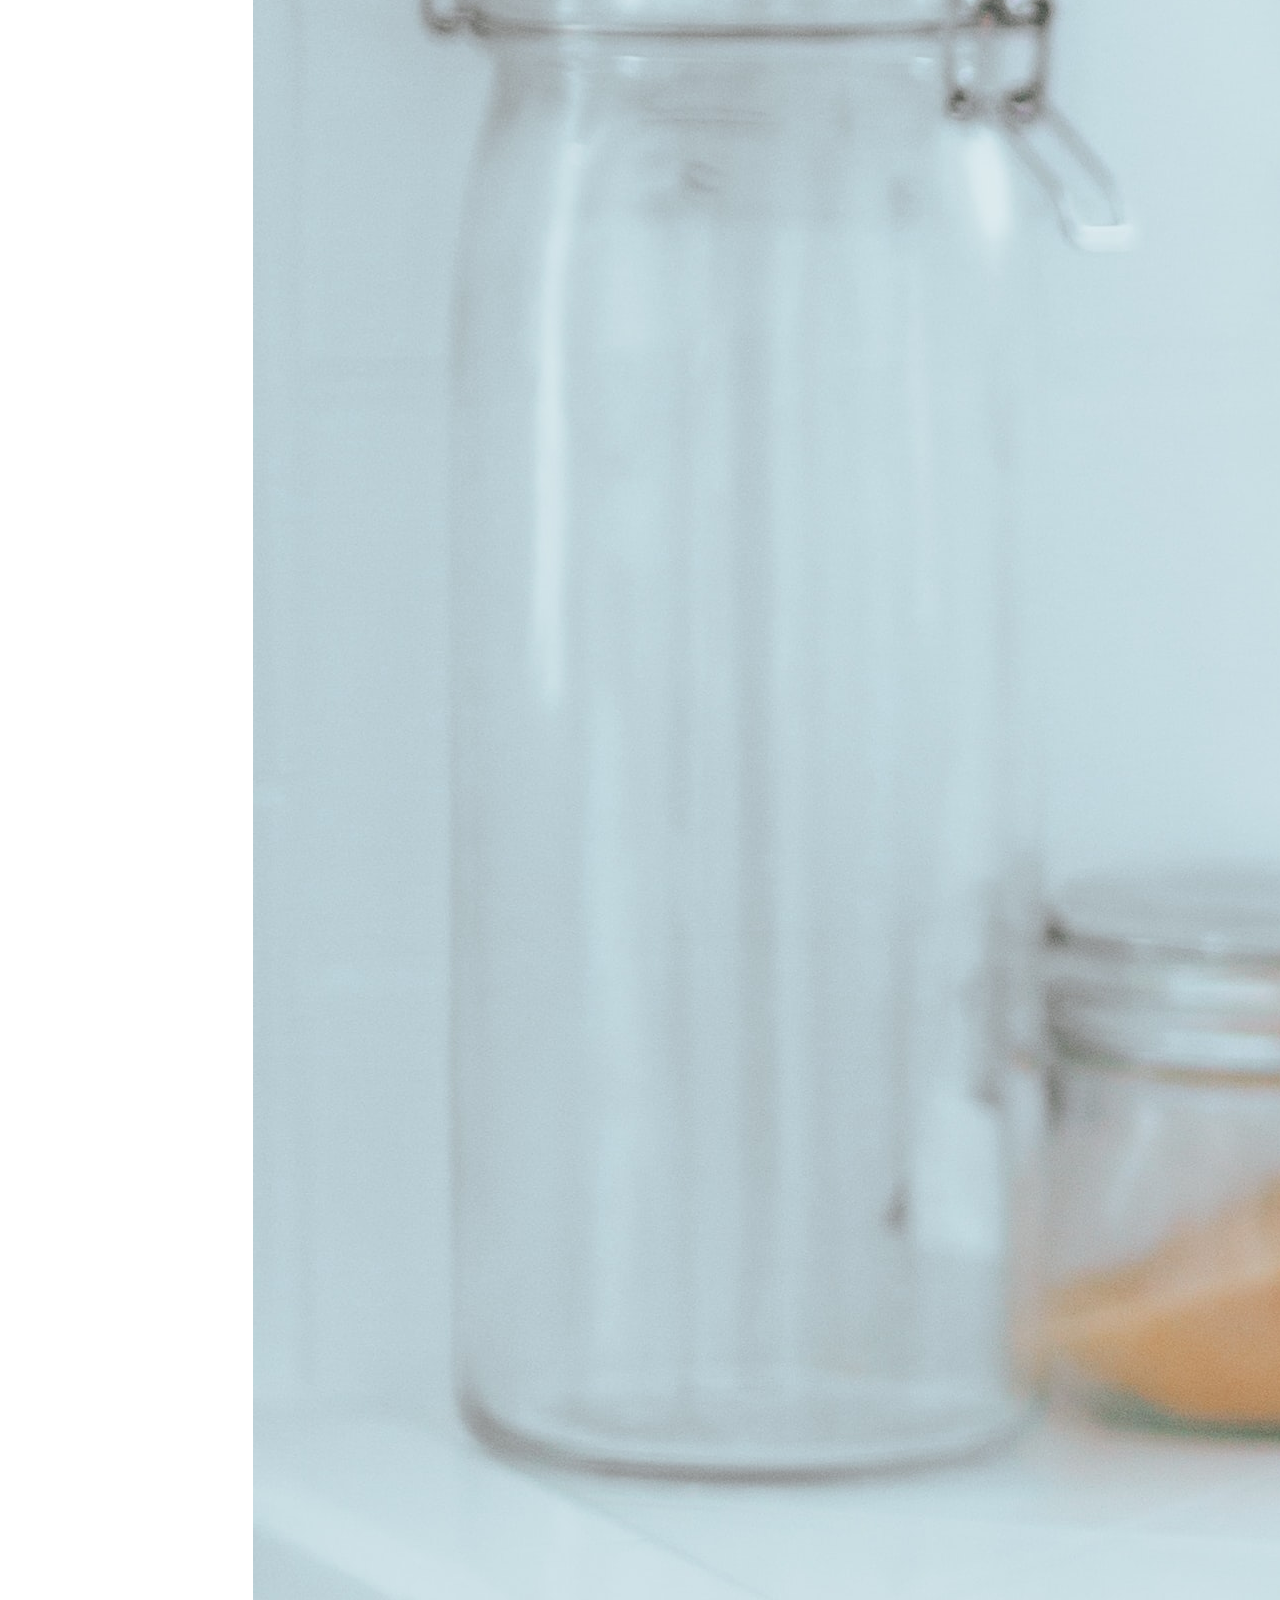
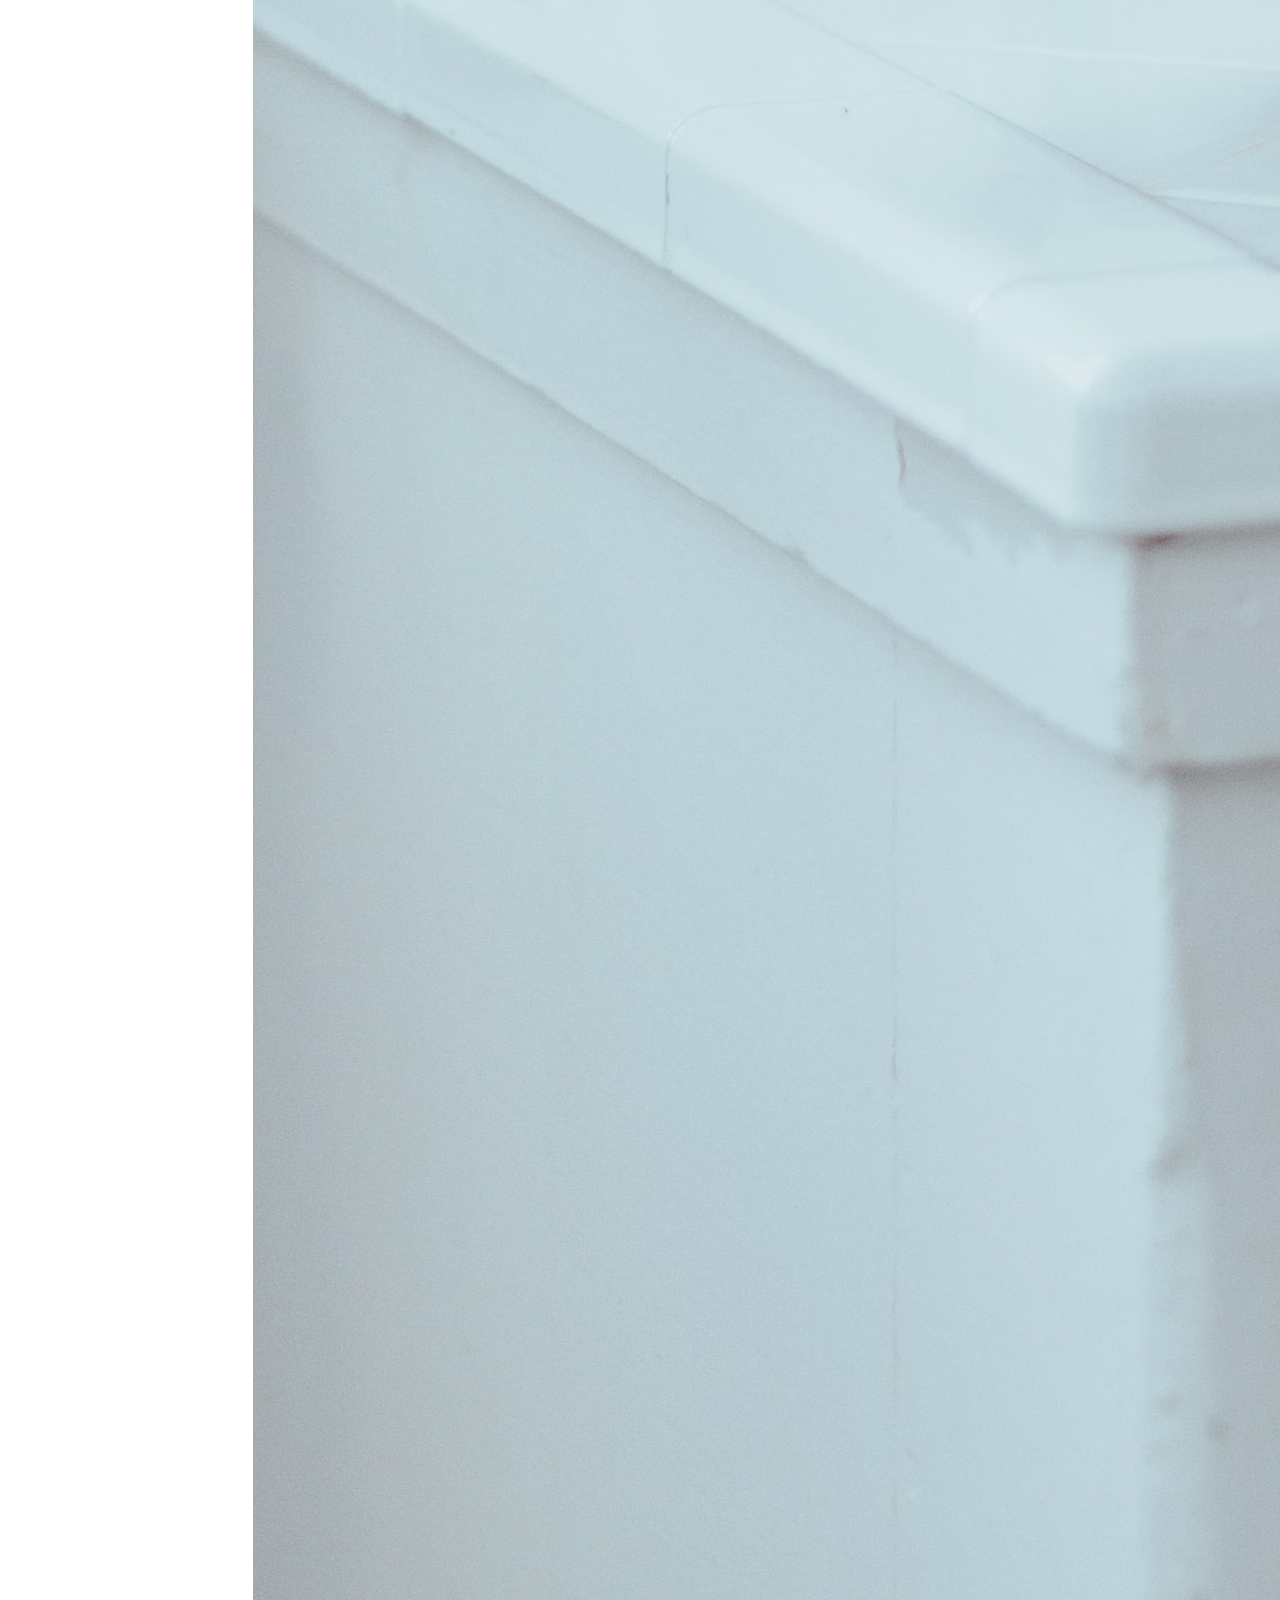
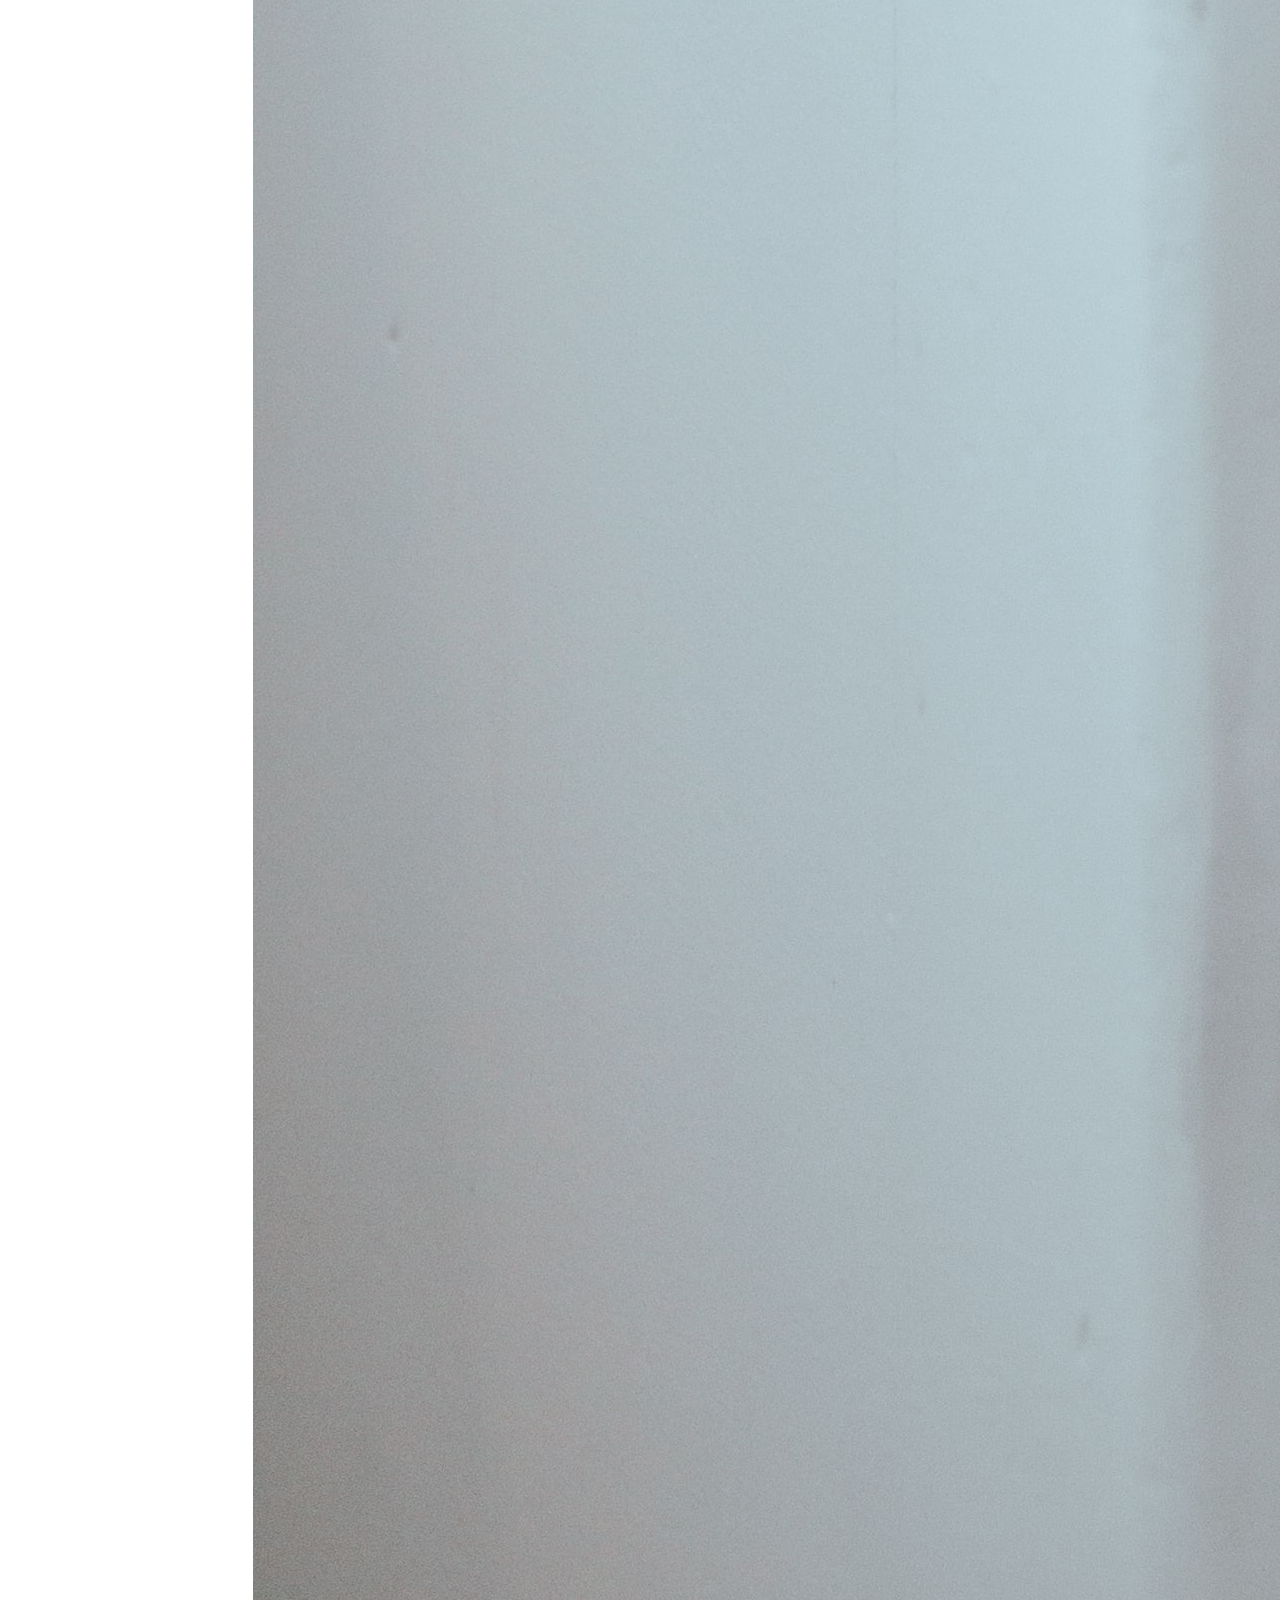
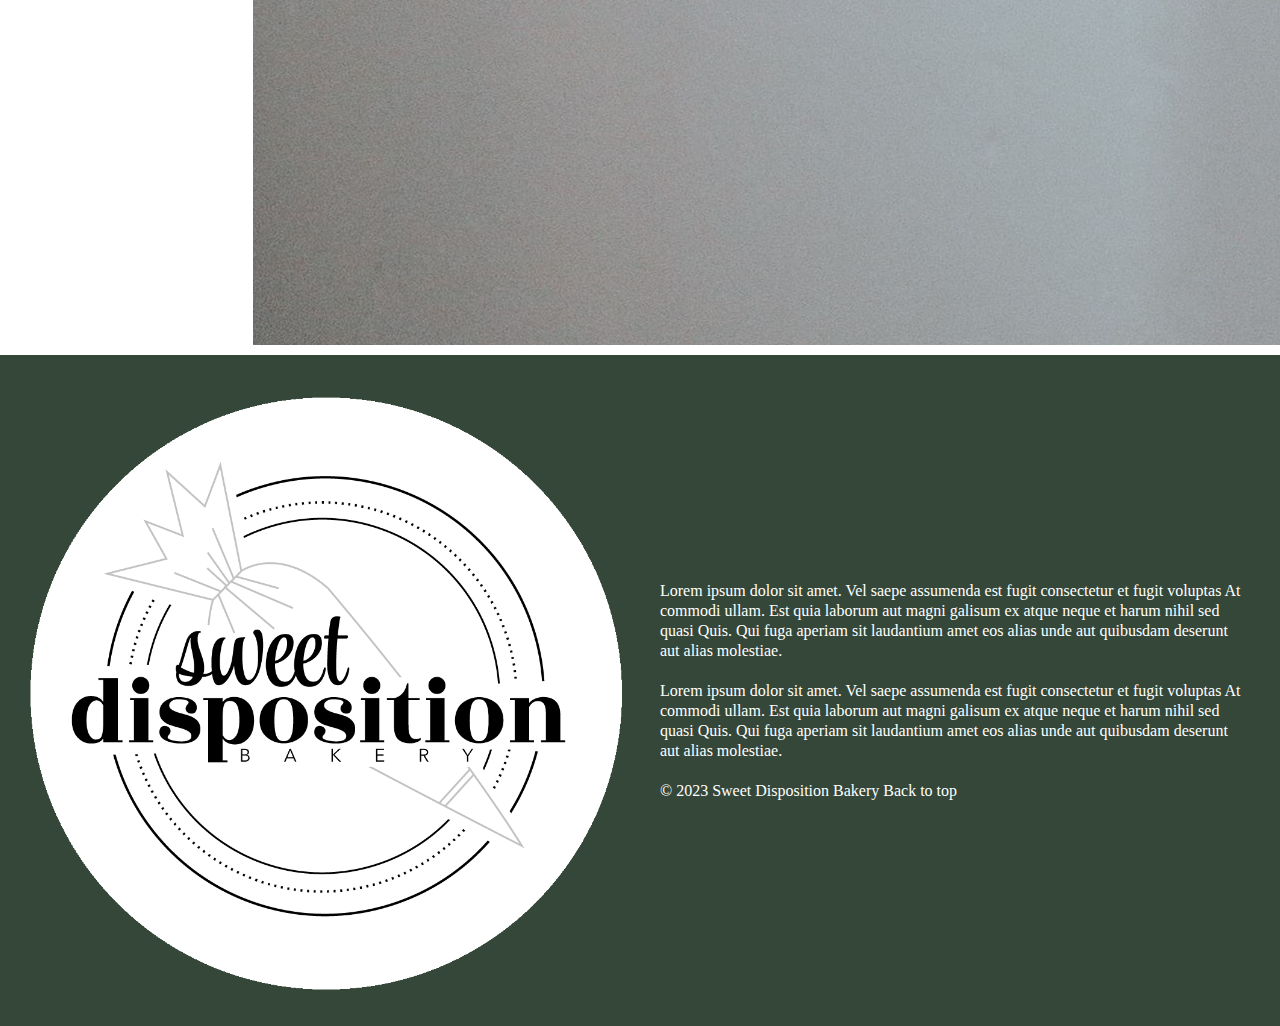
==== commit c7eee5fa: "adds schema to about page" ====
--- a/about.html
+++ b/about.html
@@ -12,7 +12,7 @@
     <link href="https://fonts.googleapis.com/css2?family=Open+Sans:wght@400;700;800&family=Oswald:wght@200&family=Public+Sans:wght@300&family=Style+Script&display=swap" rel="stylesheet">
 </head>
 <body>
-    <div>
+    <div id="top">
         <!-- establishes heading structure -->
         <header role="banner">
             <!-- button takes client to order page -->
@@ -39,11 +39,30 @@
             <div class="green">
                 <h2 class="style">a flavour for every mood</h2>
             </div>
-            <h2>Where it all began</h2>
-            <p class="about">Lorem ipsum dolor sit amet consectetur adipisicing elit. Impedit soluta recusandae itaque natus pariatur inventore officia, quasi cumque dolor voluptatum error aspernatur necessitatibus ullam numquam consequatur eum doloribus illo. Magni?</p>
-            <p class="about">Lorem ipsum dolor sit amet consectetur adipisicing elit. Impedit soluta recusandae itaque natus pariatur inventore officia, quasi cumque dolor voluptatum error aspernatur necessitatibus ullam numquam consequatur eum doloribus illo. Magni?</p>
-            <p class="about">Lorem ipsum dolor sit amet consectetur adipisicing elit. Impedit soluta recusandae itaque natus pariatur inventore officia, quasi cumque dolor voluptatum error aspernatur necessitatibus ullam numquam consequatur eum doloribus illo. Magni?</p>
-            <p class="about">Lorem ipsum dolor sit amet consectetur adipisicing elit. Impedit soluta recusandae itaque natus pariatur inventore officia, quasi cumque dolor voluptatum error aspernatur necessitatibus ullam numquam consequatur eum doloribus illo. Magni?</p>
+            <div class="aboutwrapper">
+                <h2>Where it all began...</h2>
+                <p class="about"> I grew up with a mom who always believed food was the best medecine.  I loved cooking with her, but found my true passion with baking.  When I became a mother, I knew I wanted to share my love for the kitchen with my own children.  I started baking on the side, making birthday cakes for loved ones or delicious desserts for special occassions.  I loved seeing that no matter how someone was feeling, there was always a treat perfectly suited to the situation.</p>
+                <p class="about"> This brought about the idea of Sweet Disposition Bakery, where there's a flavour for every mood.  I officially started the bakery out of my own kitchen a year ago while on maternity leave.  We've since grown to a storefront at 165 Elgin Street, Ottawa, and have expanded to offer over 100 types of baked goods.</p>
+                <p class="about"> We specialize in custom orders, where it will look, taste, and feel exactly how you want it to.  Check out our products to find your next sweet fix!</p>
+                <a href="products.html">Shop Now</a>
+                <h2>Get to Know the Team</h2>
+                <ul itemscope itemtype="https://schema.org/Person">
+                    <li itemprop="name">Rosa Smith</li>
+                    <li itemprop="jobTitle">Head Pastry Chef</li>
+                    <img src="images/woman-preparing-dessert-medium-shot.jpeg">
+                </ul>
+                <ul itemscope itemtype="https://schema.org/Person">
+                    <li itemprop="name">Joshua Smith</li>
+                    <li itemprop="jobTitle">Sous Chef</li>
+                    <img src="images/louis-hansel-v3OlBE6-fhU-unsplash.jpg">
+                </ul>
+                <ul itemscope itemtype="https://schema.org/Person">
+                    <li itemprop="name">Marcus Smith</li>
+                    <li itemprop="jobTitle">Taste Tester Extraordinaire</li>
+                    <img src="images/kid-eating-cupcake.jpg">
+                </ul>
+            </div>
+        
         </main>
 </div>
         <!-- establishes footer structure -->
@@ -75,6 +94,7 @@
                     </p>
                     <p>
                         &copy; 2023 Sweet Disposition Bakery
+                        <a href="#top">Back to top</a>
                     </p>
                 </div>
             </div>
--- a/css/main.css
+++ b/css/main.css
@@ -56,6 +56,12 @@
 /* //////////////////////////////////////////////////////////////////////////////////
 SITE WIDE
 /////////////////////////////////////////////////////////////////////////////////// */
+
+
+
+
+
+
 /* sets font size for entire site */
 html {
     font-size: 16px;
@@ -179,6 +185,9 @@
     width: 50%;
     margin: auto;
 }
+@media screen and (max-width: 640px) {
+}
+
 
 
 /* MEDIUM VIEWPORT*/
@@ -188,6 +197,9 @@
     display: flex;
     padding: 10px;
 } 
+.logo {
+    width: 25%;
+}
 }
 
 
@@ -197,8 +209,12 @@
    /* formats footer section by setting as flex and altering spacing */
 .footerwpic {
     display: flex;
+    flex-direction: row;
     padding: 10px;
 } 
+.logo {
+    width: 25%;
+}
 }
 
 
@@ -207,11 +223,37 @@
 /////////////////////////////////////////////////////////////////////////////////// */
 
 /* sets width of container for index content */
-.container {
+/* .container {
     max-width: 1200px;
     margin: auto;
-}
-
+} */
+
+.info1 {
+    width: 95%;
+    margin: auto;
+    background-color: #DFC3A7;
+    display: flex;
+    flex-direction: column-reverse;
+    align-items: center;
+    padding-top: 40px;
+
+}
+
+.info2 {
+    width: 95%;
+    margin: auto;
+    background-color: #DFC3A7;
+    display: flex;
+    flex-direction: column-reverse;
+    align-items: center;
+    padding-top: 40px;
+}
+
+.fit {
+    width: 85%;
+    padding: 10px;
+    line-height: 20px;
+}
 /* sets width of images with the class of carousel to 95% */
 .carousel {
     width: 95%;
@@ -222,10 +264,12 @@
 }
 
 .coffee-croissant {
+    width: 85%;
     max-width: 640px;
 }
 
 .waffle-cupcake {
+    width: 85%;
     max-width: 640px;
 }
 
@@ -268,38 +312,41 @@
     display: flex;
     justify-content: space-evenly;
 }
-/* 
-.information {
-    display: flex;
-    width: 100%;
-}
-
-
-.grandchild {
-    width: 50%;
-}
-
-.info1 {
-    width: 25%;
-}
-
-.coffee-croissant {
-    width: 25%;
-} */
-
 
 /* MEDIUM VIEWPORT*/
 @media screen and (min-width: 641px) and (max-width: 1007px) {
-    
-}
-
-
+    .information {
+        display: flex;
+        width: 95%;
+        flex-direction: column;
+        align-items: center;
+    }
+
+    .grandchild {
+        display: flex;
+    }
+
+}
 
 /* LARGE VIEWPORT */
 @media screen and (min-width: 1008px) {
     .information {
         display: flex;
+        flex-direction: row;
         width: 95%;
+        justify-content: center;
+    }
+
+    .coffee-croissant {
+        width: 50%;
+    }
+
+    .waffle-cupcake {
+        width: 50%;
+    }
+
+    .woman {
+        width: 50%;
     }
 
     .grandchild {
@@ -313,20 +360,15 @@
 
   .info1 {
     display: flex;
+    flex-direction: row;
+    background-color: white;
   }
 
   .info2 {
     display: flex;
+    flex-direction: row;
+    background-color: white;
   }
-    /* .information {
-        display: grid;
-        grid-template-columns: repeat(4, 1fr);
-        grid-template-rows: repeat(4, 1fr);
-        width: 100%;
-        grid-template-areas: 
-        "baker baker info1 coffee-croissant"
-        "baker baker waffle-cupcake info2";
-    } */
     /* sets section of moods to flex, adjusts spacing of content, sets background colour */
 .mood {
     display: flex;
@@ -339,37 +381,17 @@
     width: 15%;
 }
 
-/* .baker {
-    grid-area: baker;
-    width: 50%;
-}
-
-.info1 {
-    grid-area: info1;
-    width: 25%;
-}
-
-.info2 {
-    grid-area: info2;
-    width: 25%;
-}
-
-.coffee-croissant {
-    grid-area: coffee-croissant;
-    width: 25%;
-}
-
-.waffle-cupcake {
-    grid-area: waffle-cupcake;
-    width: 25%; */
-/* }
+/* .indexwrapper {
+    width: 100%;
+    margin: auto;
 } */
+} 
 
 
 /* //////////////////////////////////////////////////////////////////////////////////
 PRODUCTS
 /////////////////////////////////////////////////////////////////////////////////// */
-
+@media screen and (max-width: 640px) {
 
 .products {
     width: 100%;
@@ -385,8 +407,8 @@
     width: 95%;
     margin: auto;
 }
-
-/* 
+}
+
 /* MEDIUM VIEWPORT*/
 @media screen and (min-width: 641px) and (max-width: 1007px) {
     
@@ -402,11 +424,29 @@
 /* //////////////////////////////////////////////////////////////////////////////////
 ABOUT
 /////////////////////////////////////////////////////////////////////////////////// */
+.aboutwrapper {
+    width: 95%;
+    margin: auto;
+}
+
+h2 {
+    font-size: 2rem;
+    display: flex;
+    justify-content: center;
+    padding: 10px;
+}
+
+p {
+    line-height: 20px;
+    padding: 10px;
+}
+
+@media screen and (max-width: 640px) {
 
 .about {
-    line-height: 200px;
-}
-
+    line-height: 20px;
+}
+}
 /* MEDIUM VIEWPORT*/
 @media screen and (min-width: 641px) and (max-width: 1007px) {
     
@@ -423,17 +463,31 @@
 ORDER
 /////////////////////////////////////////////////////////////////////////////////// */
 
+.form {
+    width: 95%;
+    margin: auto;
+}
+
 form {
     display: flex;
     flex-direction: column;
-}
-
-/* MEDIUM VIEWPORT*/
-@media screen and (min-width: 641px) and (max-width: 1007px) {
-    
-}
-
-
-
-/* LARGE VIEWPORT */
-/* @media screen and (min-width: 1008px) */
+    line-height: 35px;
+    padding: 10px;
+    font-size: 1.5rem;
+}
+
+input {
+    line-height: 35px;
+    border: 1px solid black;
+}
+
+.submit {
+    width: 75%;
+    padding: 10px;
+    margin: 20px auto;
+    font-size: 1.8rem;
+    border: none;
+    background-color: #DFC3A7;
+    color: white;
+    text-transform: uppercase;
+}
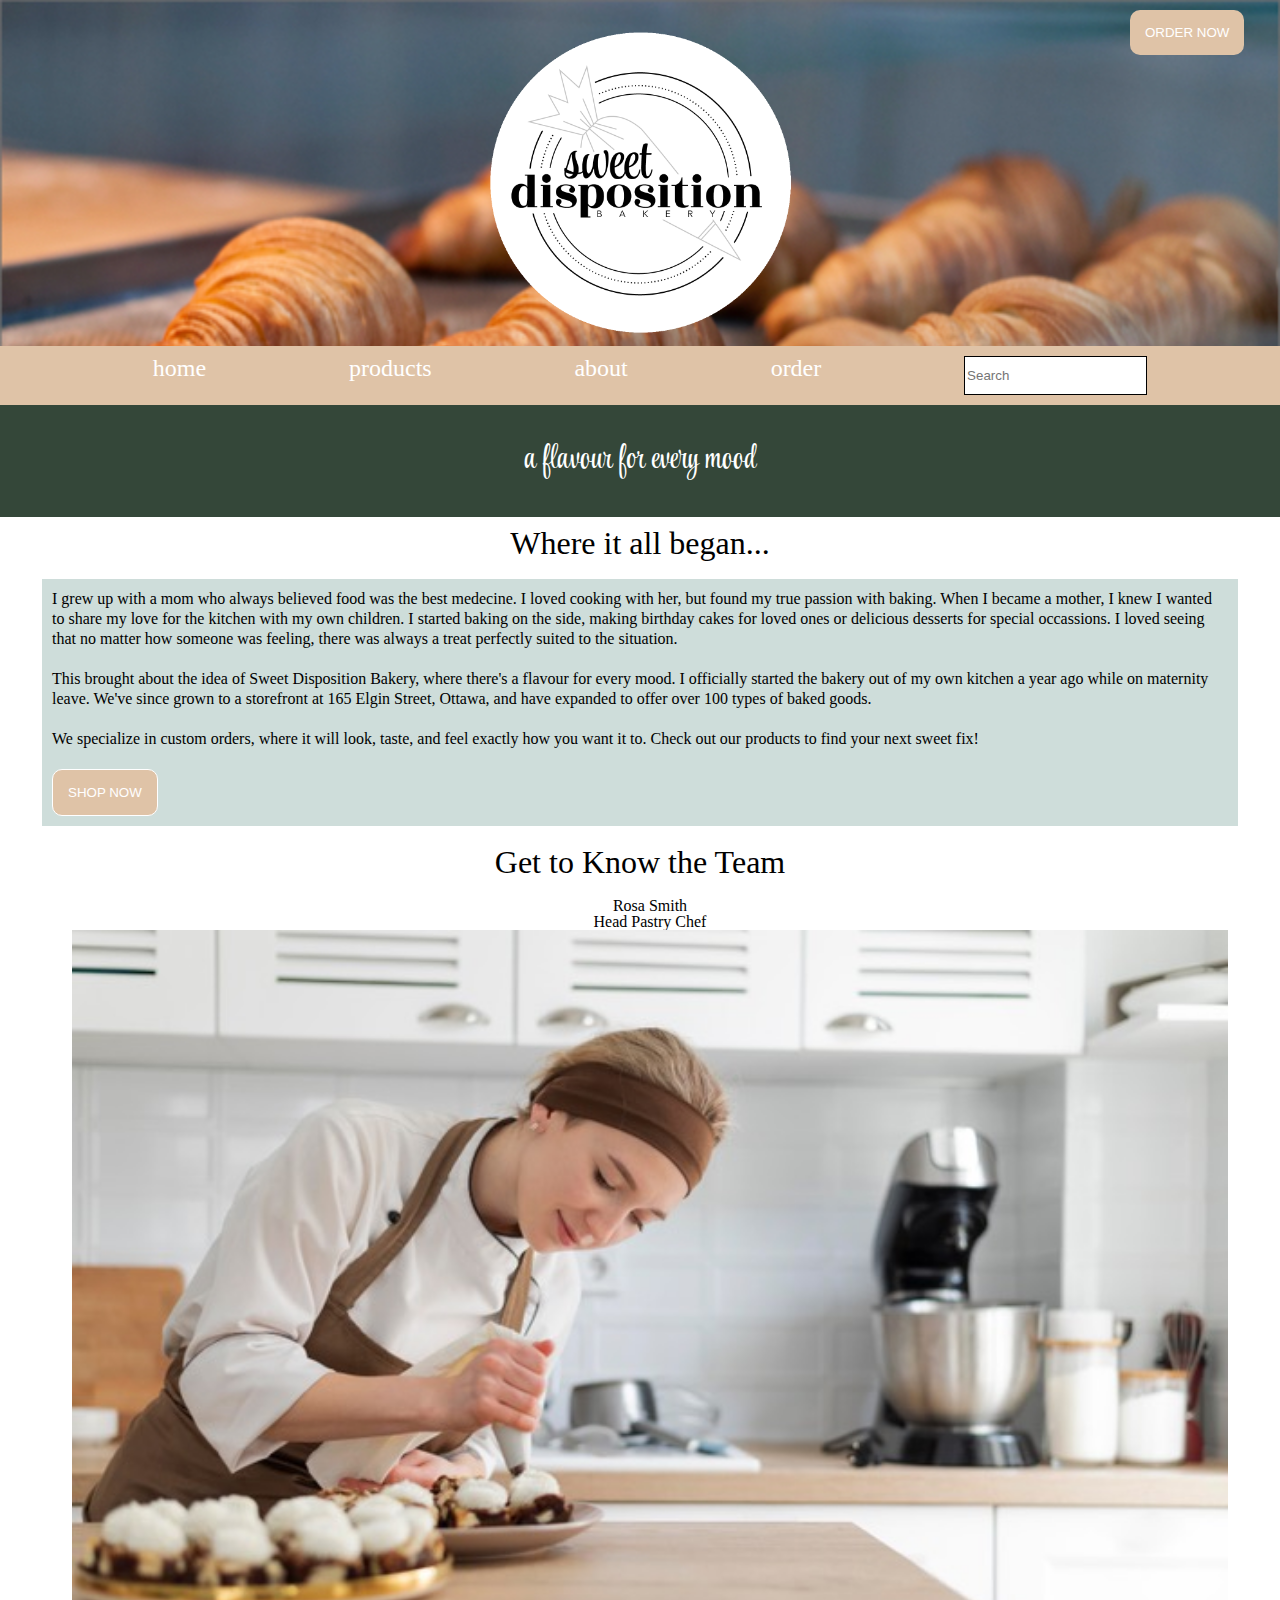
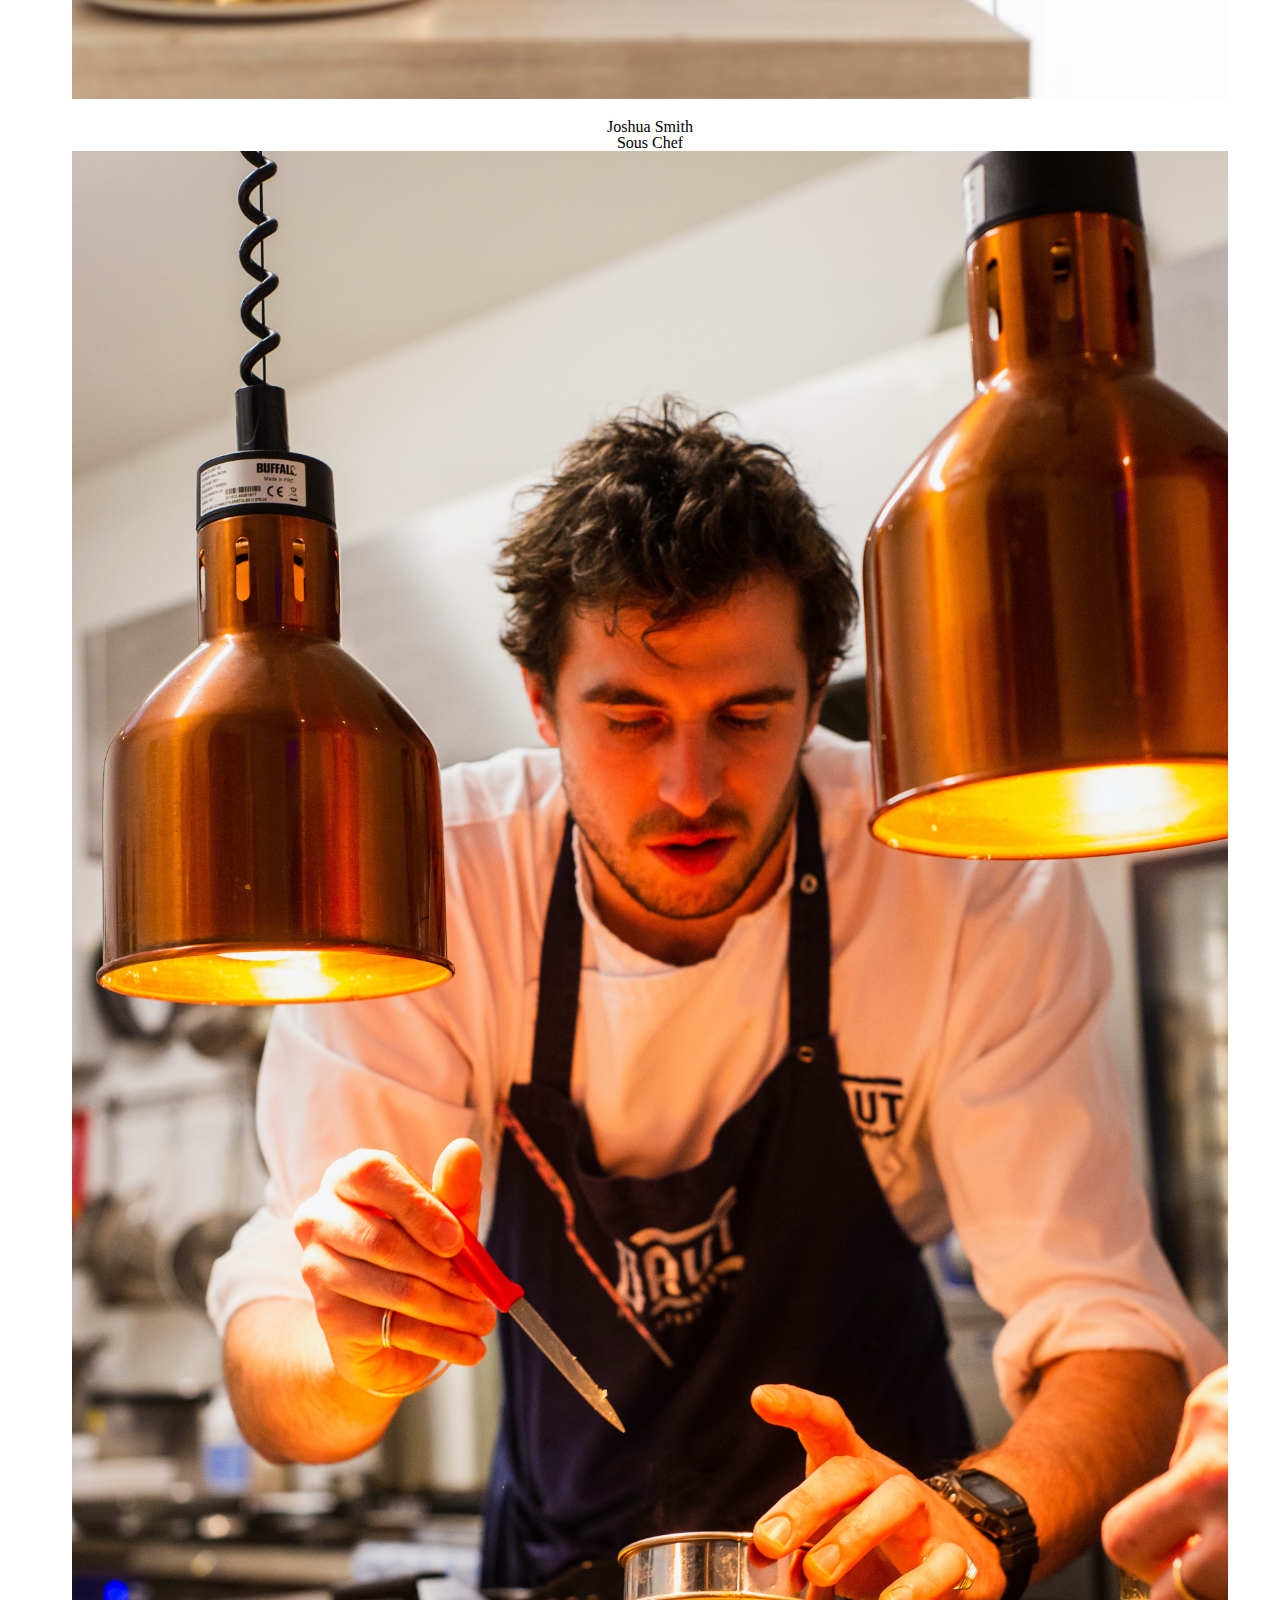
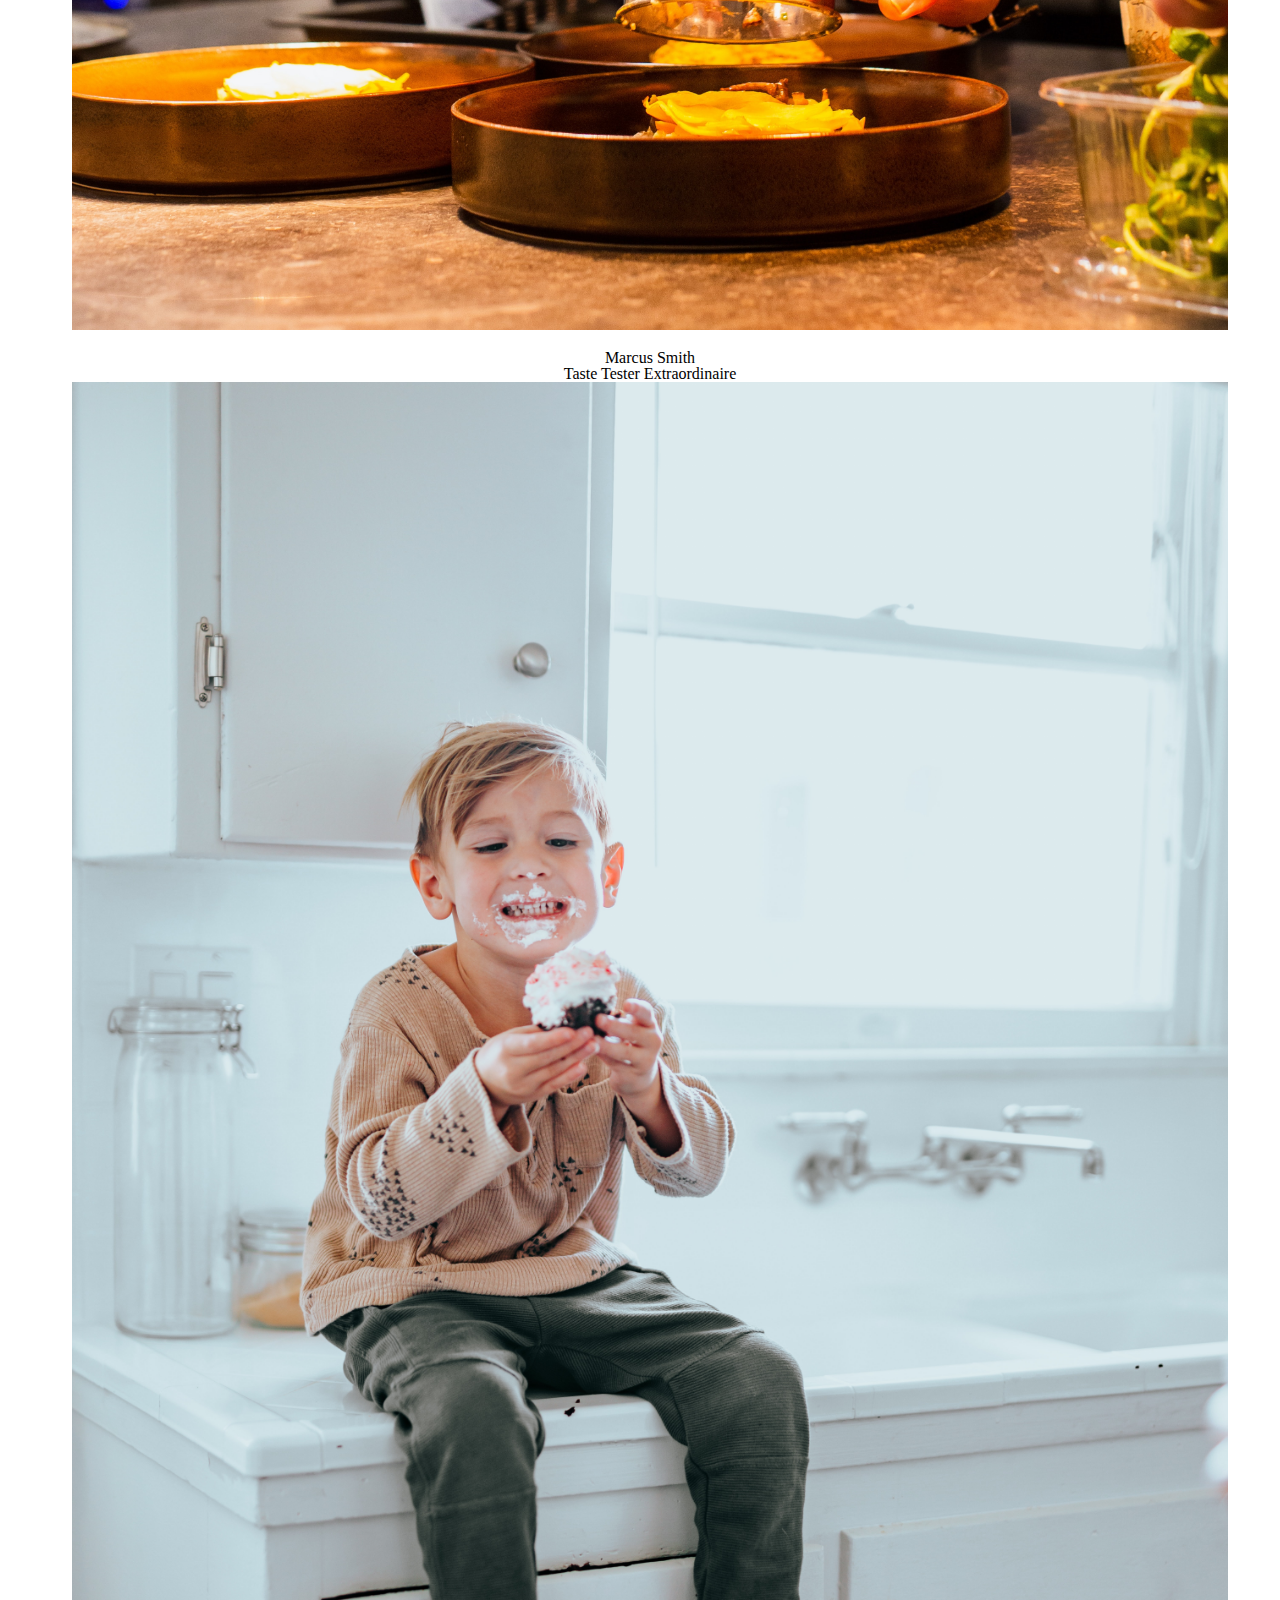
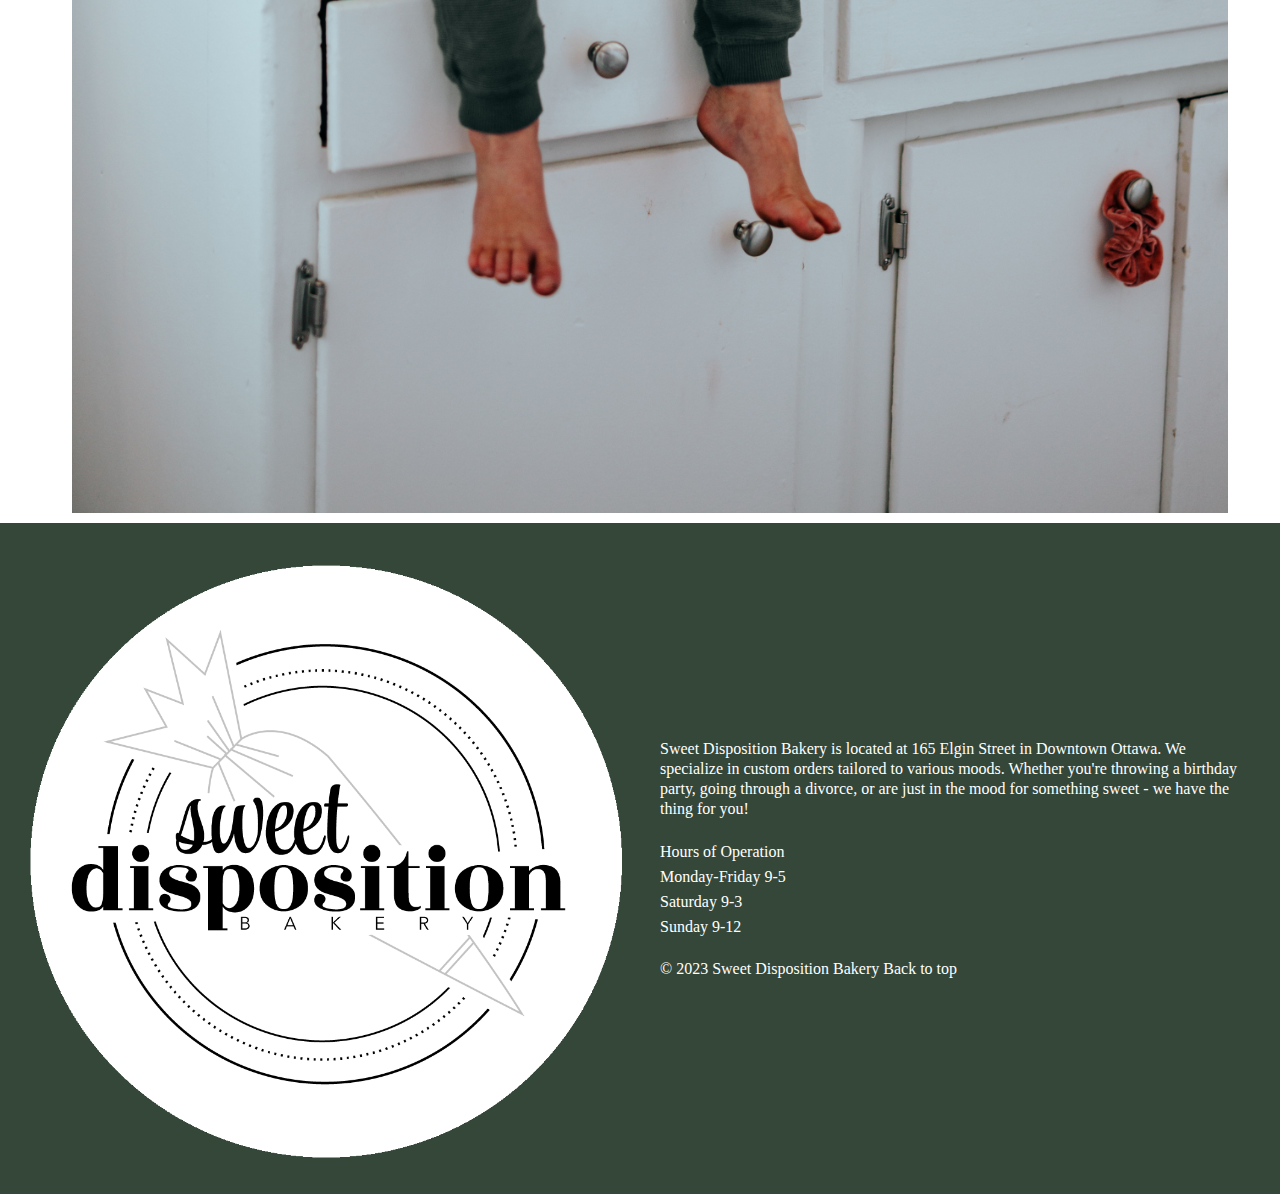
==== commit 51907389: "adds style to h3" ====
--- a/about.html
+++ b/about.html
@@ -26,10 +26,10 @@
         <!-- establishes website navigation -->
         <nav role="navigation">
             <ul>
-                <li><a href="index.html">home</a></li>
-                <li><a href="products.html">products</a></li>
-                <li><a href="about.html">about</a></li>
-                <li><a href="order.html">order</a></li>
+                <li class="nav"><a href="index.html">home</a></li>
+                <li class="nav"><a href="products.html">products</a></li>
+                <li class="nav"><a href="about.html">about</a></li>
+                <li class="nav"><a href="order.html">order</a></li>
                 <input type="text" placeholder="Search" role="search">
             </ul>
         </nav>
@@ -41,25 +41,27 @@
             </div>
             <div class="aboutwrapper">
                 <h2>Where it all began...</h2>
-                <p class="about"> I grew up with a mom who always believed food was the best medecine.  I loved cooking with her, but found my true passion with baking.  When I became a mother, I knew I wanted to share my love for the kitchen with my own children.  I started baking on the side, making birthday cakes for loved ones or delicious desserts for special occassions.  I loved seeing that no matter how someone was feeling, there was always a treat perfectly suited to the situation.</p>
-                <p class="about"> This brought about the idea of Sweet Disposition Bakery, where there's a flavour for every mood.  I officially started the bakery out of my own kitchen a year ago while on maternity leave.  We've since grown to a storefront at 165 Elgin Street, Ottawa, and have expanded to offer over 100 types of baked goods.</p>
-                <p class="about"> We specialize in custom orders, where it will look, taste, and feel exactly how you want it to.  Check out our products to find your next sweet fix!</p>
-                <a href="products.html">Shop Now</a>
+                <div class="blue">
+                    <p class="about"> I grew up with a mom who always believed food was the best medecine.  I loved cooking with her, but found my true passion with baking.  When I became a mother, I knew I wanted to share my love for the kitchen with my own children.  I started baking on the side, making birthday cakes for loved ones or delicious desserts for special occassions.  I loved seeing that no matter how someone was feeling, there was always a treat perfectly suited to the situation.</p>
+                    <p class="about"> This brought about the idea of Sweet Disposition Bakery, where there's a flavour for every mood.  I officially started the bakery out of my own kitchen a year ago while on maternity leave.  We've since grown to a storefront at 165 Elgin Street, Ottawa, and have expanded to offer over 100 types of baked goods.</p>
+                    <p class="about"> We specialize in custom orders, where it will look, taste, and feel exactly how you want it to.  Check out our products to find your next sweet fix!</p>
+                    <button class="shop"><a href="products.html">Shop Now</a></button>
+                </div>
                 <h2>Get to Know the Team</h2>
-                <ul itemscope itemtype="https://schema.org/Person">
+                <ul itemscope itemtype="https://schema.org/Person" class="team">
                     <li itemprop="name">Rosa Smith</li>
                     <li itemprop="jobTitle">Head Pastry Chef</li>
-                    <img src="images/woman-preparing-dessert-medium-shot.jpeg">
+                    <img src="images/woman-preparing-dessert-medium-shot.jpeg" class="small">
                 </ul>
-                <ul itemscope itemtype="https://schema.org/Person">
+                <ul itemscope itemtype="https://schema.org/Person" class="team">
                     <li itemprop="name">Joshua Smith</li>
                     <li itemprop="jobTitle">Sous Chef</li>
-                    <img src="images/louis-hansel-v3OlBE6-fhU-unsplash.jpg">
+                    <img src="images/louis-hansel-v3OlBE6-fhU-unsplash.jpg" class="small">
                 </ul>
-                <ul itemscope itemtype="https://schema.org/Person">
+                <ul itemscope itemtype="https://schema.org/Person" class="team">
                     <li itemprop="name">Marcus Smith</li>
                     <li itemprop="jobTitle">Taste Tester Extraordinaire</li>
-                    <img src="images/kid-eating-cupcake.jpg">
+                    <img src="images/kid-eating-cupcake.jpg" class="small">
                 </ul>
             </div>
         
@@ -73,25 +75,14 @@
                  <!-- establishes copyright information and groups story in footer-->
                 <div class="footerstory">
                     <p>
-                    Lorem ipsum dolor sit amet. Vel saepe
-                    assumenda est fugit consectetur et fugit
-                    voluptas At commodi ullam. Est quia
-                    laborum aut magni galisum ex atque
-                    neque et harum nihil sed quasi Quis.
-                    Qui fuga aperiam sit laudantium amet
-                    eos alias unde aut quibusdam deserunt
-                    aut alias molestiae.
-                    </p>
-                    <p>
-                    Lorem ipsum dolor sit amet. Vel saepe
-                    assumenda est fugit consectetur et fugit
-                    voluptas At commodi ullam. Est quia
-                    laborum aut magni galisum ex atque
-                    neque et harum nihil sed quasi Quis.
-                    Qui fuga aperiam sit laudantium amet
-                    eos alias unde aut quibusdam deserunt
-                    aut alias molestiae.
-                    </p>
+                        Sweet Disposition Bakery is located at 165 Elgin Street in Downtown Ottawa.  We specialize in custom orders tailored to various moods.  Whether you're throwing a birthday party, going through a divorce, or are just in the mood for something sweet - we have the thing for you!
+                        </p>
+                        <ul class="hours">
+                            <li>Hours of Operation</li>
+                            <li>Monday-Friday 9-5</li>
+                            <li>Saturday 9-3</li>
+                            <li>Sunday 9-12</li>
+                        </ul>
                     <p>
                         &copy; 2023 Sweet Disposition Bakery
                         <a href="#top">Back to top</a>
--- a/css/main.css
+++ b/css/main.css
@@ -142,14 +142,14 @@
 }
 
 /* sets font size and font weight for text in nav and establishes timing of transition for hover state */
-li {
+.nav {
     font-size: 1.5rem;
     font-weight: 400;
     transition: transform 1s;
 }
 
 /* establishes transition of increasing scale by 1.5 for nav text */
-li:hover {
+.nav:hover {
     transform: scale(1.5);
 }
 
@@ -179,6 +179,11 @@
 
 .copy {
     padding-top: 25px;
+}
+
+.hours {
+    display: flex;
+    flex-direction: column;
 }
 
 .footerlogo {
@@ -290,31 +295,65 @@
     width: 100%;
 }
 
-/* sets flavour section to flex and centers content */
 .flavours {
     display: flex;
     justify-content: center;
-}
-
-/* sets flavour display to flex and spaces content evenly */
-.flavourlabels {
-    display: flex;
-    justify-content: space-evenly;
-}
-
+    font-size: 2rem;
+    padding: 10px;
+}
 
 .circle {
     border-radius: 50%;
-    width: 25%;
-}
-
-.flavourpics {
-    display: flex;
-    justify-content: space-evenly;
+    width: 95%;
+}
+
+.flavourlabel {
+    display: flex;
+    flex-direction: column;
+    align-items: center;
+    justify-content: center;
+}
+
+.label {
+    font-size: 1.5rem;
+    padding: 10px;
 }
 
 /* MEDIUM VIEWPORT*/
 @media screen and (min-width: 641px) and (max-width: 1007px) {
+    .flavours {
+        display: flex;
+        justify-content: center;
+        font-size: 2rem;
+        padding: 10px;
+    }
+    
+    .flavourpics {
+        display: flex;
+        flex-direction: row;
+    }
+
+    .circle {
+        border-radius: 50%;
+        width: 75%;
+        transition: transform 1s;
+    }
+
+    .circle:hover {
+        transform: scale(1.25);
+    }
+    
+    .flavourlabel {
+        display: flex;
+        flex-direction: column;
+        align-items: center;
+        justify-content: center;
+    }
+    
+    .label {
+        font-size: 1.5rem;
+        padding: 10px;
+    }
     .information {
         display: flex;
         width: 95%;
@@ -330,11 +369,49 @@
 
 /* LARGE VIEWPORT */
 @media screen and (min-width: 1008px) {
+    .baker {
+        width: 100%;
+    }
+
+    .flavours {
+        display: flex;
+        justify-content: center;
+        font-size: 2rem;
+        padding: 10px;
+    }
+    
+    .flavourpics {
+        display: flex;
+        flex-direction: row;
+    }
+
+    .circle {
+        border-radius: 50%;
+        width: 75%;
+        transition: transform 1s;
+    }
+
+    .circle:hover {
+        transform: scale(1.25);
+    }
+    
+    .flavourlabel {
+        display: flex;
+        flex-direction: column;
+        align-items: center;
+        justify-content: center;
+    }
+    
+    .label {
+        font-size: 1.5rem;
+        padding: 10px;
+    }
     .information {
         display: flex;
         flex-direction: row;
         width: 95%;
         justify-content: center;
+        align-items: center;
     }
 
     .coffee-croissant {
@@ -345,13 +422,10 @@
         width: 50%;
     }
 
-    .woman {
+    .grandchild {
+        display: flex;
+        flex-direction: column;
         width: 50%;
-    }
-
-    .grandchild {
-        display: flex;
-        flex-direction: column;
     }
 
     .fit {
@@ -391,10 +465,27 @@
 /* //////////////////////////////////////////////////////////////////////////////////
 PRODUCTS
 /////////////////////////////////////////////////////////////////////////////////// */
-@media screen and (max-width: 640px) {
+
+.section {
+    font-size: 2rem;
+    display: flex;
+    justify-content: center;
+    background-color: #CEDDDA;
+}
+
+.wrapper {
+    width: 95%;
+    margin: auto;
+}
 
 .products {
     width: 100%;
+}
+
+@media screen and (max-width: 640px) {
+
+/* .products {
+    width: 100%;
     border-radius: 50%;
 }
 
@@ -406,24 +497,55 @@
 .wrapper {
     width: 95%;
     margin: auto;
-}
+} */
 }
 
 /* MEDIUM VIEWPORT*/
 @media screen and (min-width: 641px) and (max-width: 1007px) {
-    
+    .mood {
+        display: flex;
+
+    }
 }
 
 
 
 /* LARGE VIEWPORT */
 @media screen and (min-width: 1008px) {
-    
+    .mood {
+        display: flex;
+        flex-direction: row;
+        justify-content: center;
+        align-items: center;
+    }
+    .carousel {
+        width: 85%;
+    }
+    .flex {
+        display: flex;
+        flex-direction: column;
+        justify-content: center;
+        align-items: center;
+    }
+    .carousel-label {
+        padding: 10px;
+    }
 }
 
 /* //////////////////////////////////////////////////////////////////////////////////
 ABOUT
 /////////////////////////////////////////////////////////////////////////////////// */
+
+.shop {
+    background-color: #DFC3A7;
+    color: white;
+    border: 1px solid white;
+    text-transform: uppercase;
+    padding: 15px;
+    border-radius: 10px;
+    margin: 10px;
+}
+
 .aboutwrapper {
     width: 95%;
     margin: auto;
@@ -436,9 +558,29 @@
     padding: 10px;
 }
 
+.blue {
+    background-color: #CEDDDA;
+    margin: 10px;
+}
+
 p {
     line-height: 20px;
     padding: 10px;
+}
+
+.small {
+    width: 95%;
+}
+
+ul {
+    width: 100%;
+}
+
+.team {
+    display: flex;
+    flex-direction: column;
+    justify-content: center;
+    align-items: center;
 }
 
 @media screen and (max-width: 640px) {
@@ -482,12 +624,11 @@
 }
 
 .submit {
-    width: 75%;
-    padding: 10px;
-    margin: 20px auto;
-    font-size: 1.8rem;
-    border: none;
     background-color: #DFC3A7;
     color: white;
+    border: 1px solid white;
     text-transform: uppercase;
-}
+    padding: 15px;
+    border-radius: 10px;
+    margin: 10px;
+}
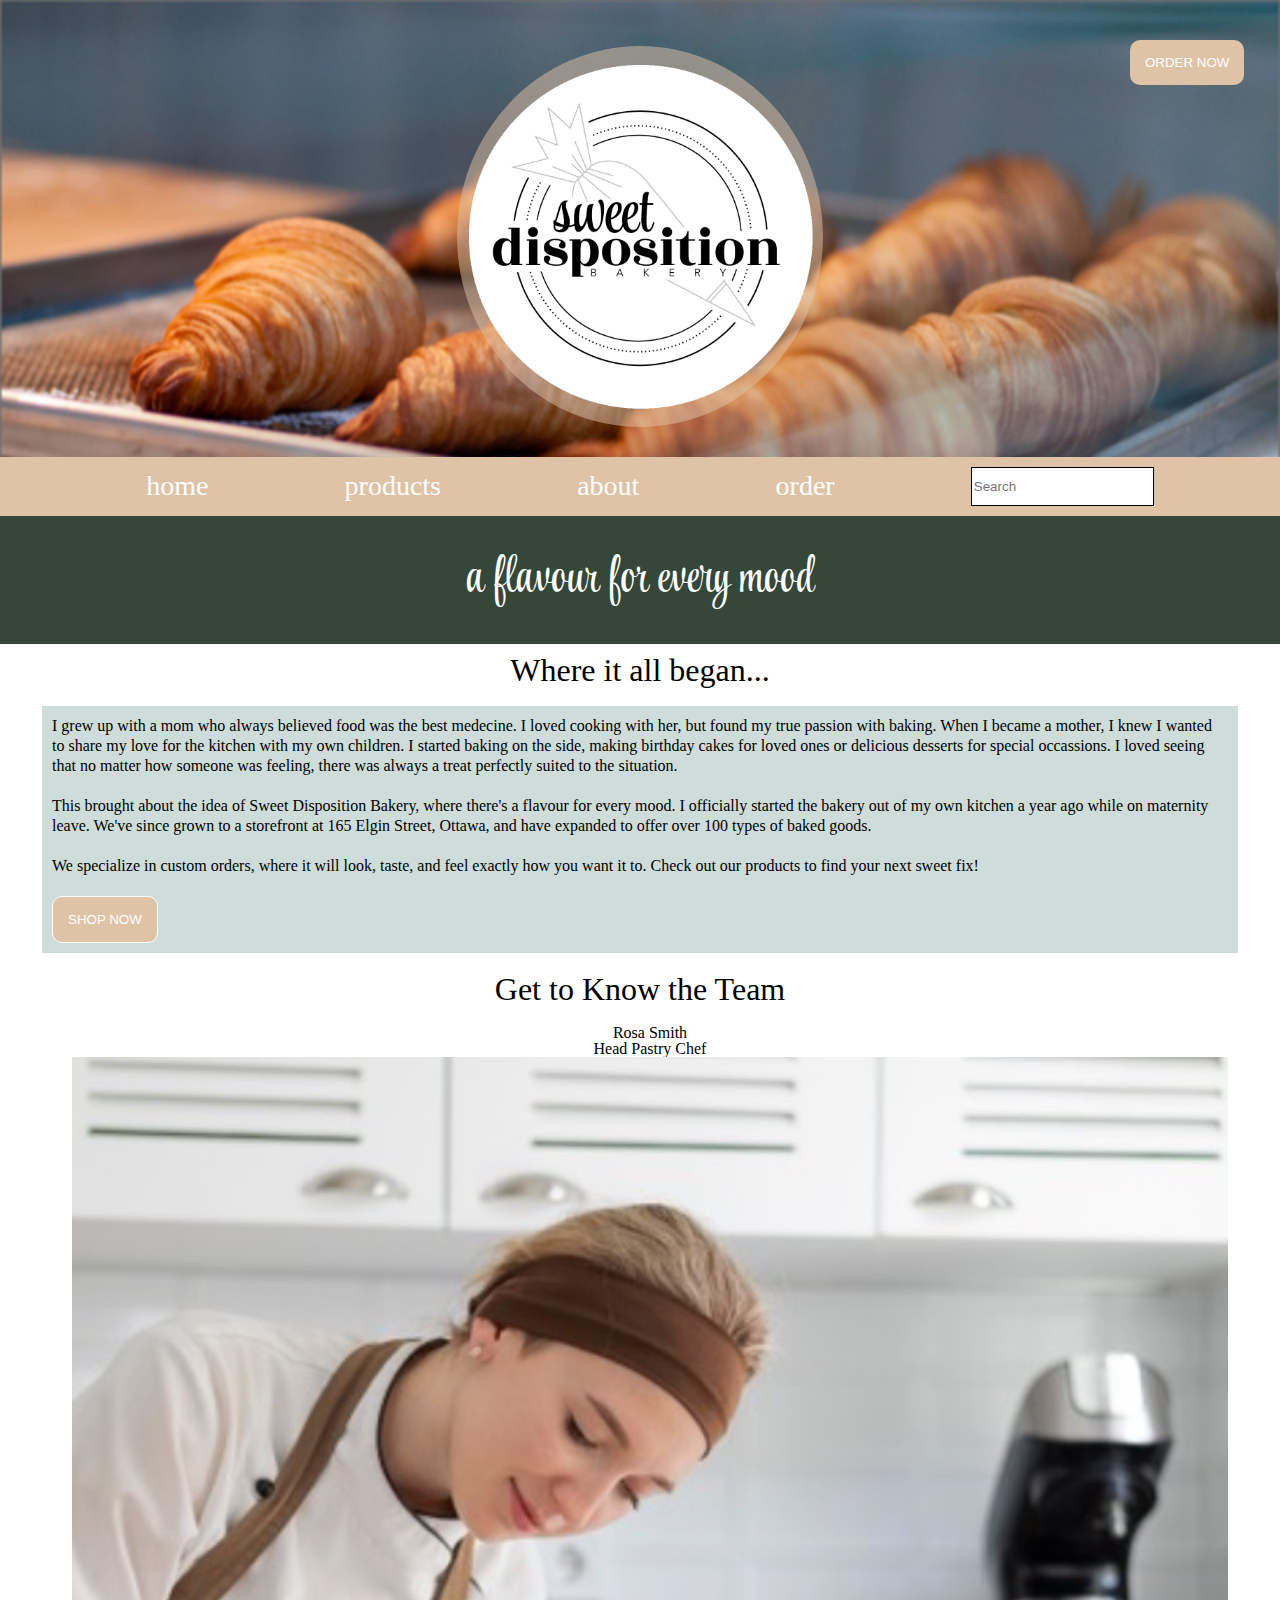
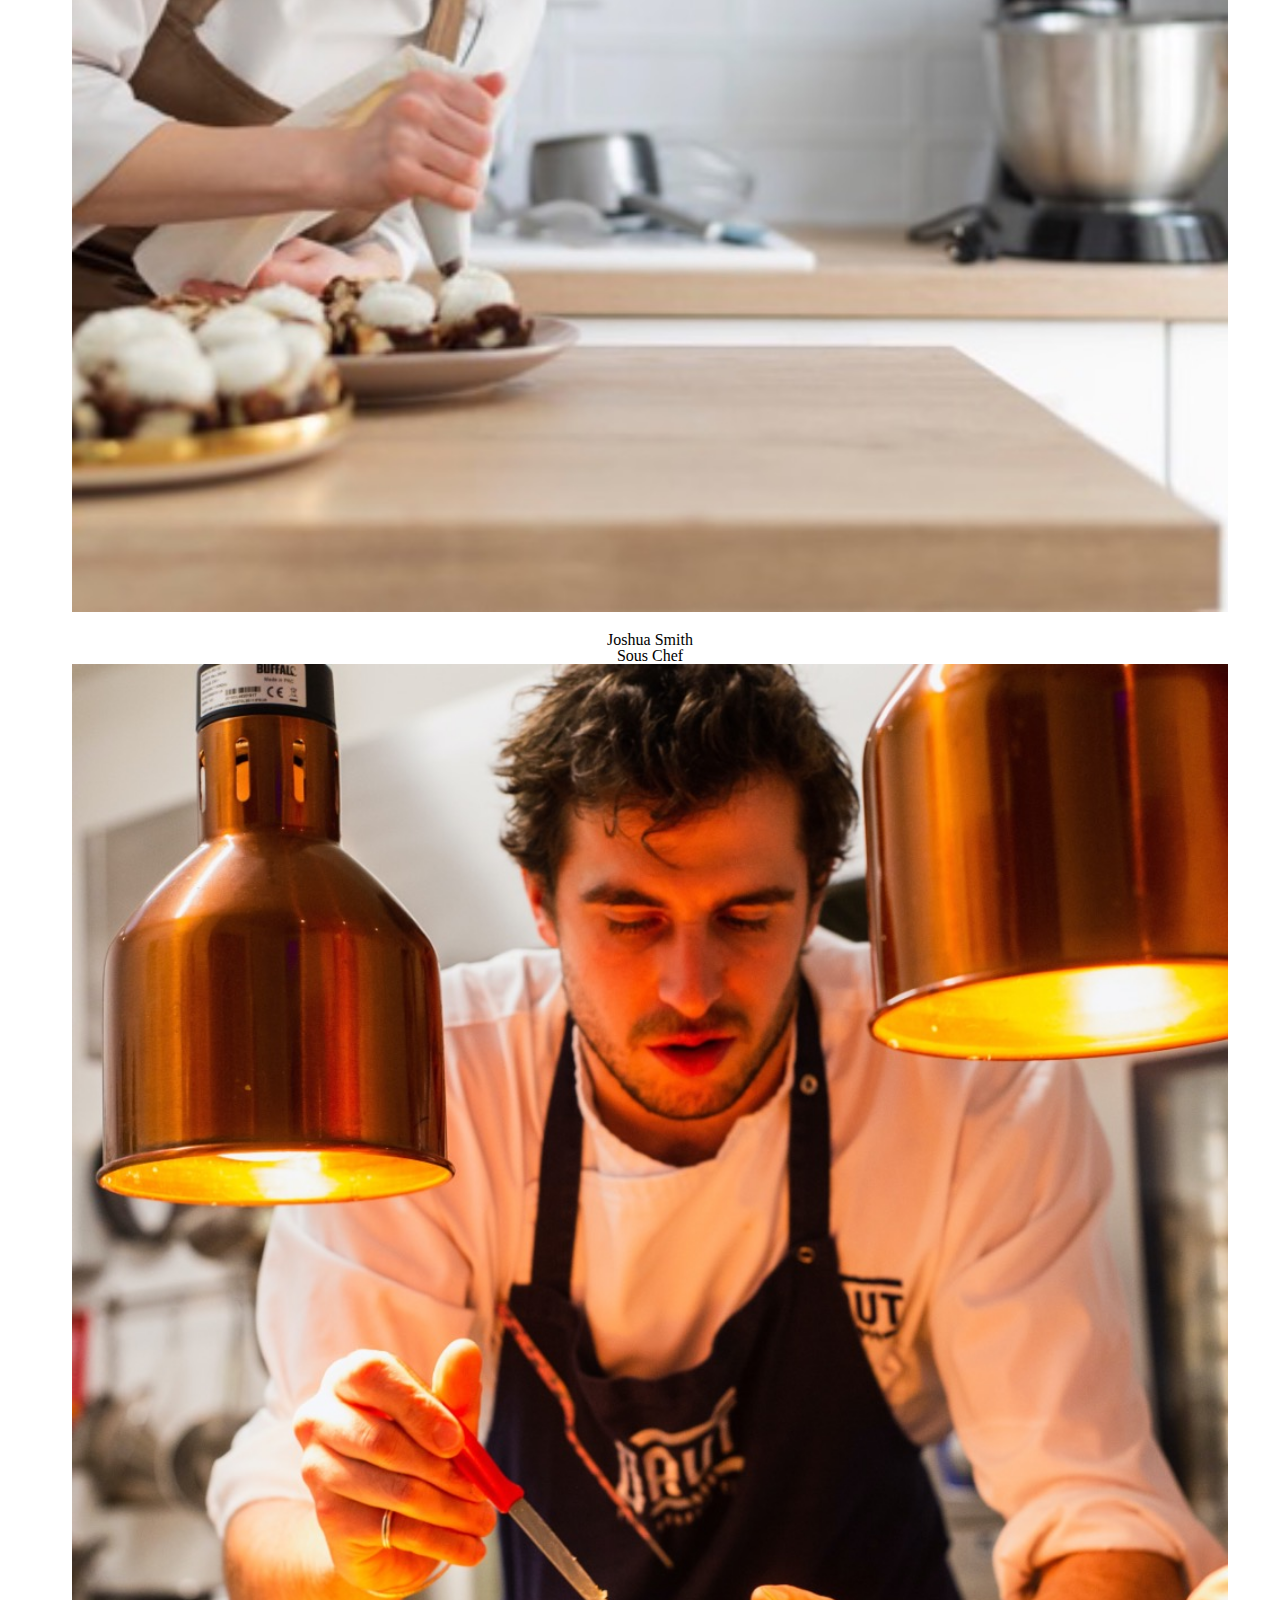
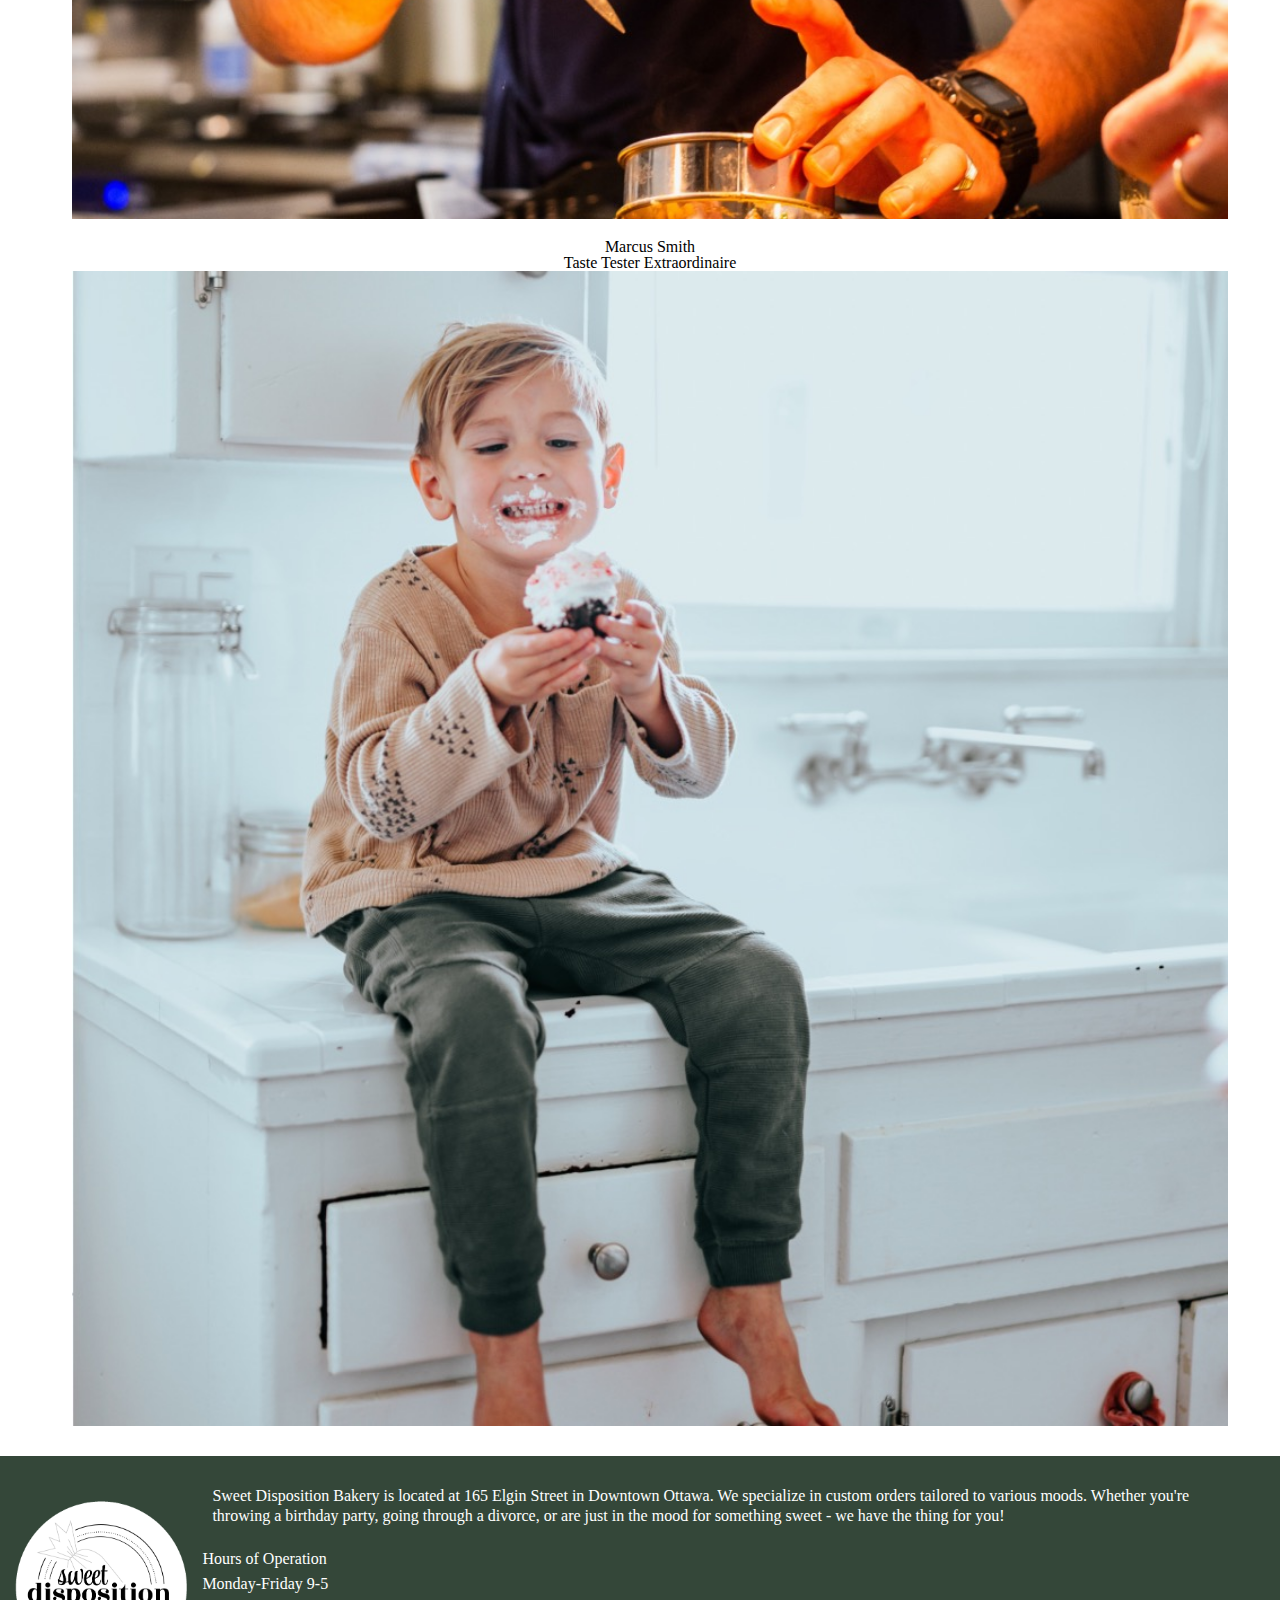
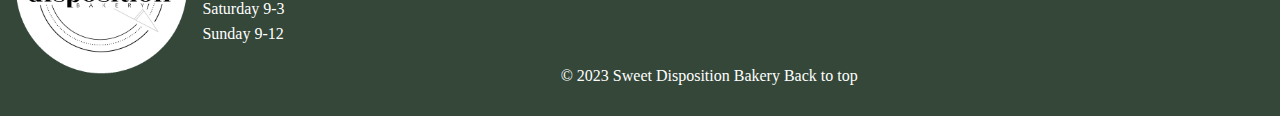
==== commit 90d3639d: "adds images for husband" ====
--- a/about.html
+++ b/about.html
@@ -46,23 +46,29 @@
                     <p class="about"> This brought about the idea of Sweet Disposition Bakery, where there's a flavour for every mood.  I officially started the bakery out of my own kitchen a year ago while on maternity leave.  We've since grown to a storefront at 165 Elgin Street, Ottawa, and have expanded to offer over 100 types of baked goods.</p>
                     <p class="about"> We specialize in custom orders, where it will look, taste, and feel exactly how you want it to.  Check out our products to find your next sweet fix!</p>
                     <button class="shop"><a href="products.html">Shop Now</a></button>
+                </div>                    
+                <div>
+                    <h2>Get to Know the Team</h2>
                 </div>
-                <h2>Get to Know the Team</h2>
-                <ul itemscope itemtype="https://schema.org/Person" class="team">
-                    <li itemprop="name">Rosa Smith</li>
-                    <li itemprop="jobTitle">Head Pastry Chef</li>
-                    <img src="images/woman-preparing-dessert-medium-shot.jpeg" class="small">
-                </ul>
-                <ul itemscope itemtype="https://schema.org/Person" class="team">
-                    <li itemprop="name">Joshua Smith</li>
-                    <li itemprop="jobTitle">Sous Chef</li>
-                    <img src="images/louis-hansel-v3OlBE6-fhU-unsplash.jpg" class="small">
-                </ul>
-                <ul itemscope itemtype="https://schema.org/Person" class="team">
-                    <li itemprop="name">Marcus Smith</li>
-                    <li itemprop="jobTitle">Taste Tester Extraordinaire</li>
-                    <img src="images/kid-eating-cupcake.jpg" class="small">
-                </ul>
+                <div class="gettoknow">
+                    <div>
+                        <ul itemscope itemtype="https://schema.org/Person" class="team">
+                            <li itemprop="name">Rosa Smith</li>
+                            <li itemprop="jobTitle">Head Pastry Chef</li>
+                            <img src="images/woman-preparing-dessert-medium-shot-1024_x_1024.jpeg" class="small">
+                        </ul>
+                    </div>
+                    <ul itemscope itemtype="https://schema.org/Person" class="team">
+                        <li itemprop="name">Joshua Smith</li>
+                        <li itemprop="jobTitle">Sous Chef</li>
+                        <img src="images/husband-1024_x_1024.jpg" class="small">
+                    </ul>
+                    <ul itemscope itemtype="https://schema.org/Person" class="team">
+                        <li itemprop="name">Marcus Smith</li>
+                        <li itemprop="jobTitle">Taste Tester Extraordinaire</li>
+                        <img src="images/kid-eating-cupcake-1024_x_1024.jpg" class="small">
+                    </ul>
+                </div>
             </div>
         
         </main>
--- a/css/main.css
+++ b/css/main.css
@@ -57,11 +57,6 @@
 SITE WIDE
 /////////////////////////////////////////////////////////////////////////////////// */
 
-
-
-
-
-
 /* sets font size for entire site */
 html {
     font-size: 16px;
@@ -82,6 +77,7 @@
     transition: transform 1s;
 }
 
+/*  */
 .order:hover {
     transform: scale(1.25);
 }
@@ -89,17 +85,23 @@
 /* hides site title in header from site as the logo shows the title */
 h1 {
     visibility: hidden;
+    background-color: #DFC3A7;
 }
 
 /* container for logo image makes content display as flex and centers it in the page */
 .opacitylogo {
-    display: flex;
-    justify-content: center;
+   margin: auto;
+    border-radius: 50%;
+    justify-content: center;
+    align-items: center;
+    background-color:  rgba(223, 195, 167, 0.5);
+    width: 65%;
+
 }
 
 /* sets width of logo image to 50% */
 .logo {
-    width: 50%;
+    width: 100%;
    }
 
 /* styles nav bar text by eliminating underline and setting colour to white */
@@ -113,6 +115,8 @@
     background-image: url('/images/croissant.jpg');   
     background-repeat: no-repeat;
     background-size: cover;
+    padding: 30px;
+    background-color: #CEDDDA;
 }
 
 /* sets background colour of navigation bar */
@@ -128,11 +132,11 @@
     background-color: #344739;
     color: white;
     padding: 30px;
-    font-size: 4rem;
 }
 
 .style {
     font-family: 'Style Script', cursive;
+    font-size: 3rem;
 }
 
 /* formats footer with text and background colour */
@@ -143,9 +147,10 @@
 
 /* sets font size and font weight for text in nav and establishes timing of transition for hover state */
 .nav {
-    font-size: 1.5rem;
+    font-size: 1.75rem;
     font-weight: 400;
     transition: transform 1s;
+    font-family: 'Rozha One', serif;
 }
 
 /* establishes transition of increasing scale by 1.5 for nav text */
@@ -157,6 +162,7 @@
 ul {
     display: flex;
     justify-content: space-evenly;
+    align-items: center;
     margin: 0;
     padding: 10px;
 }
@@ -165,7 +171,11 @@
 .footerwpic {
     display: flex;
     flex-direction: column;
-    padding: 10px;
+    justify-content: center;
+    align-items: center;
+    padding: 10px;
+    margin-top: 20px;
+    width: 95%;
 }
 
 /* sets footer text to flex, with column direction and centered, also adjusts spacing */
@@ -173,8 +183,13 @@
     display: flex;
     flex-direction: column;
     justify-content: center;
+    align-items: center;
     padding: 10px;
     line-height: 25px;
+}
+
+.backtotop {
+    padding-left: 30px;
 }
 
 .copy {
@@ -190,8 +205,7 @@
     width: 50%;
     margin: auto;
 }
-@media screen and (max-width: 640px) {
-}
+
 
 
 
@@ -201,9 +215,13 @@
 .footerwpic {
     display: flex;
     padding: 10px;
+    width: 90%;
+    justify-content: center;
+    align-items: center;
 } 
-.logo {
-    width: 25%;
+
+.opacitylogo {
+    width: 30%;
 }
 }
 
@@ -217,8 +235,15 @@
     flex-direction: row;
     padding: 10px;
 } 
-.logo {
-    width: 25%;
+.footerlogo {
+    width: 15%;
+}
+.hours {
+    display: flex;
+    align-items: flex-start
+}
+.opacitylogo {
+    width: 30%;
 }
 }
 
@@ -227,11 +252,24 @@
 INDEX
 /////////////////////////////////////////////////////////////////////////////////// */
 
-/* sets width of container for index content */
-/* .container {
-    max-width: 1200px;
-    margin: auto;
-} */
+.container {
+    width: 100%;
+}
+
+.indexwrapper {
+    width: 99%;
+}
+
+
+.fotw {
+    padding: 20px;
+}
+
+.carousel-label {
+    font-family: 'Rozha One', serif;
+    color: #344739;
+    font-size: 2rem;
+}
 
 .info1 {
     width: 95%;
@@ -254,6 +292,89 @@
     padding-top: 40px;
 }
 
+.overlay {
+    display: flex;
+    justify-content: center;
+    align-items: center;
+    position: absolute;
+    top: 0;
+    left: 0;
+    width: 100%;
+    height: 100%;
+    background-color: rgba(0, 0, 0, 0.6);
+    color: white;
+    opacity: 0;
+    transition: opacity 0.25s;
+
+}
+
+.overlaycircle {
+    display: flex;
+    justify-content: center;
+    align-items: center;
+    position: absolute;
+    top: 0;
+    left: 0;
+    width: 100%;
+    height: 100%;
+    background-color: rgba(255, 255, 255, 0.6);
+    color: white;
+    opacity: 0;
+    border-radius: 50%;
+    transition: opacity 0.25s;
+
+}
+
+.overlaycircle:hover {
+    opacity: 1;
+}
+
+.flex {
+    position: relative;
+    width: 95%;
+    margin: auto;
+    margin-bottom: 40px;
+}
+
+.flex:nth-child(1) {
+    margin-top: 40px;
+}
+
+.overlaytext {
+    display: flex;
+    flex-direction: column;
+    justify-content: center;
+    align-items: center;
+    font-size: 3rem;
+    line-height: 100px;
+    font-family: 'Rozha One', serif;
+}
+
+
+.ab {
+    text-transform: uppercase;
+    font-size: 5rem;
+}
+
+.rm {
+    padding-top: 25px;
+    text-transform: lowercase;
+}
+
+.overlay:hover {
+    opacity: 1;
+}
+
+.woman {
+    position: relative;
+    width: 100%;
+}
+
+.baker {
+    display: block;
+    width: 100%;
+}
+
 .fit {
     width: 85%;
     padding: 10px;
@@ -261,11 +382,11 @@
 }
 /* sets width of images with the class of carousel to 95% */
 .carousel {
-    width: 95%;
+    width: 100%;
     max-width: 640px;
     margin: auto;
     border-radius: 50%;
-    max-height: 450px;
+    display: block;
 }
 
 .coffee-croissant {
@@ -289,7 +410,7 @@
 /* sets section of moods to flex, adjusts spacing of content, sets background colour */
 .mood {
     display: flex;
-    padding: 10px;
+    justify-content: center;
     flex-direction: column;
     background-color: #D1DCDA;
     width: 100%;
@@ -304,7 +425,7 @@
 
 .circle {
     border-radius: 50%;
-    width: 95%;
+    width: 85%;
 }
 
 .flavourlabel {
@@ -315,8 +436,9 @@
 }
 
 .label {
-    font-size: 1.5rem;
-    padding: 10px;
+    font-size: 2rem;
+    padding: 10px;
+    font-family: 'Rozha One', serif;
 }
 
 /* MEDIUM VIEWPORT*/
@@ -331,6 +453,7 @@
     .flavourpics {
         display: flex;
         flex-direction: row;
+        background-color: #AD8C6F;
     }
 
     .circle {
@@ -348,6 +471,7 @@
         flex-direction: column;
         align-items: center;
         justify-content: center;
+
     }
     
     .label {
@@ -383,6 +507,8 @@
     .flavourpics {
         display: flex;
         flex-direction: row;
+        background-color: #AD8C6F;
+        padding: 40px;
     }
 
     .circle {
@@ -407,11 +533,10 @@
         padding: 10px;
     }
     .information {
+        margin: auto;
         display: flex;
         flex-direction: row;
         width: 95%;
-        justify-content: center;
-        align-items: center;
     }
 
     .coffee-croissant {
@@ -423,42 +548,46 @@
     }
 
     .grandchild {
+        width: 50%;
         display: flex;
         flex-direction: column;
-        width: 50%;
+
     }
 
     .fit {
         width: 50%;
     }
 
+    .woman {
+        width: 50%;
+    }
+
   .info1 {
     display: flex;
     flex-direction: row;
     background-color: white;
+    padding: 0;
+    margin: 0;
   }
 
   .info2 {
     display: flex;
-    flex-direction: row;
+    flex-direction: row-reverse;
     background-color: white;
+    padding: 0;
+    margin: 0;
   }
     /* sets section of moods to flex, adjusts spacing of content, sets background colour */
 .mood {
     display: flex;
+    flex-direction: row;
     padding: 10px;
     justify-content: space-between;
     background-color: #D1DCDA;
-}
-/* sets width of images with the class of carousel to 15% */
-.carousel {
-    width: 15%;
-}
-
-/* .indexwrapper {
-    width: 100%;
-    margin: auto;
-} */
+    padding-top: 40px;
+    padding-bottom: 40px;
+    margin-bottom: 30px;
+}
 } 
 
 
@@ -471,6 +600,9 @@
     display: flex;
     justify-content: center;
     background-color: #CEDDDA;
+    padding: 10px;
+    margin-top: 10px;
+    margin-bottom: 10px;
 }
 
 .wrapper {
@@ -482,22 +614,23 @@
     width: 100%;
 }
 
+.title {
+    display: flex;
+    justify-content: center;
+    padding: 10px;
+    font-size: 1.25rem;
+}
+
+.pies {
+    display: flex;
+    flex-direction: row;
+    justify-content: space-evenly;
+    font-size: 1.25rem;
+    padding: 10px;
+}
+
 @media screen and (max-width: 640px) {
 
-/* .products {
-    width: 100%;
-    border-radius: 50%;
-}
-
-.ourproducts {
-    display: flex;
-    justify-content: center;
-}
-
-.wrapper {
-    width: 95%;
-    margin: auto;
-} */
 }
 
 /* MEDIUM VIEWPORT*/
@@ -508,8 +641,6 @@
     }
 }
 
-
-
 /* LARGE VIEWPORT */
 @media screen and (min-width: 1008px) {
     .mood {
@@ -519,7 +650,7 @@
         align-items: center;
     }
     .carousel {
-        width: 85%;
+        width: 100%;
     }
     .flex {
         display: flex;
@@ -591,7 +722,14 @@
 }
 /* MEDIUM VIEWPORT*/
 @media screen and (min-width: 641px) and (max-width: 1007px) {
-    
+  .gettoknow {
+    display: flex;
+    flex-direction: row;
+  }
+  .small {
+    width: 90%;
+    border-radius: 50%;
+  }  
 }
 
 
@@ -631,4 +769,5 @@
     padding: 15px;
     border-radius: 10px;
     margin: 10px;
-}
+    font-size: 1.25rem;
+}
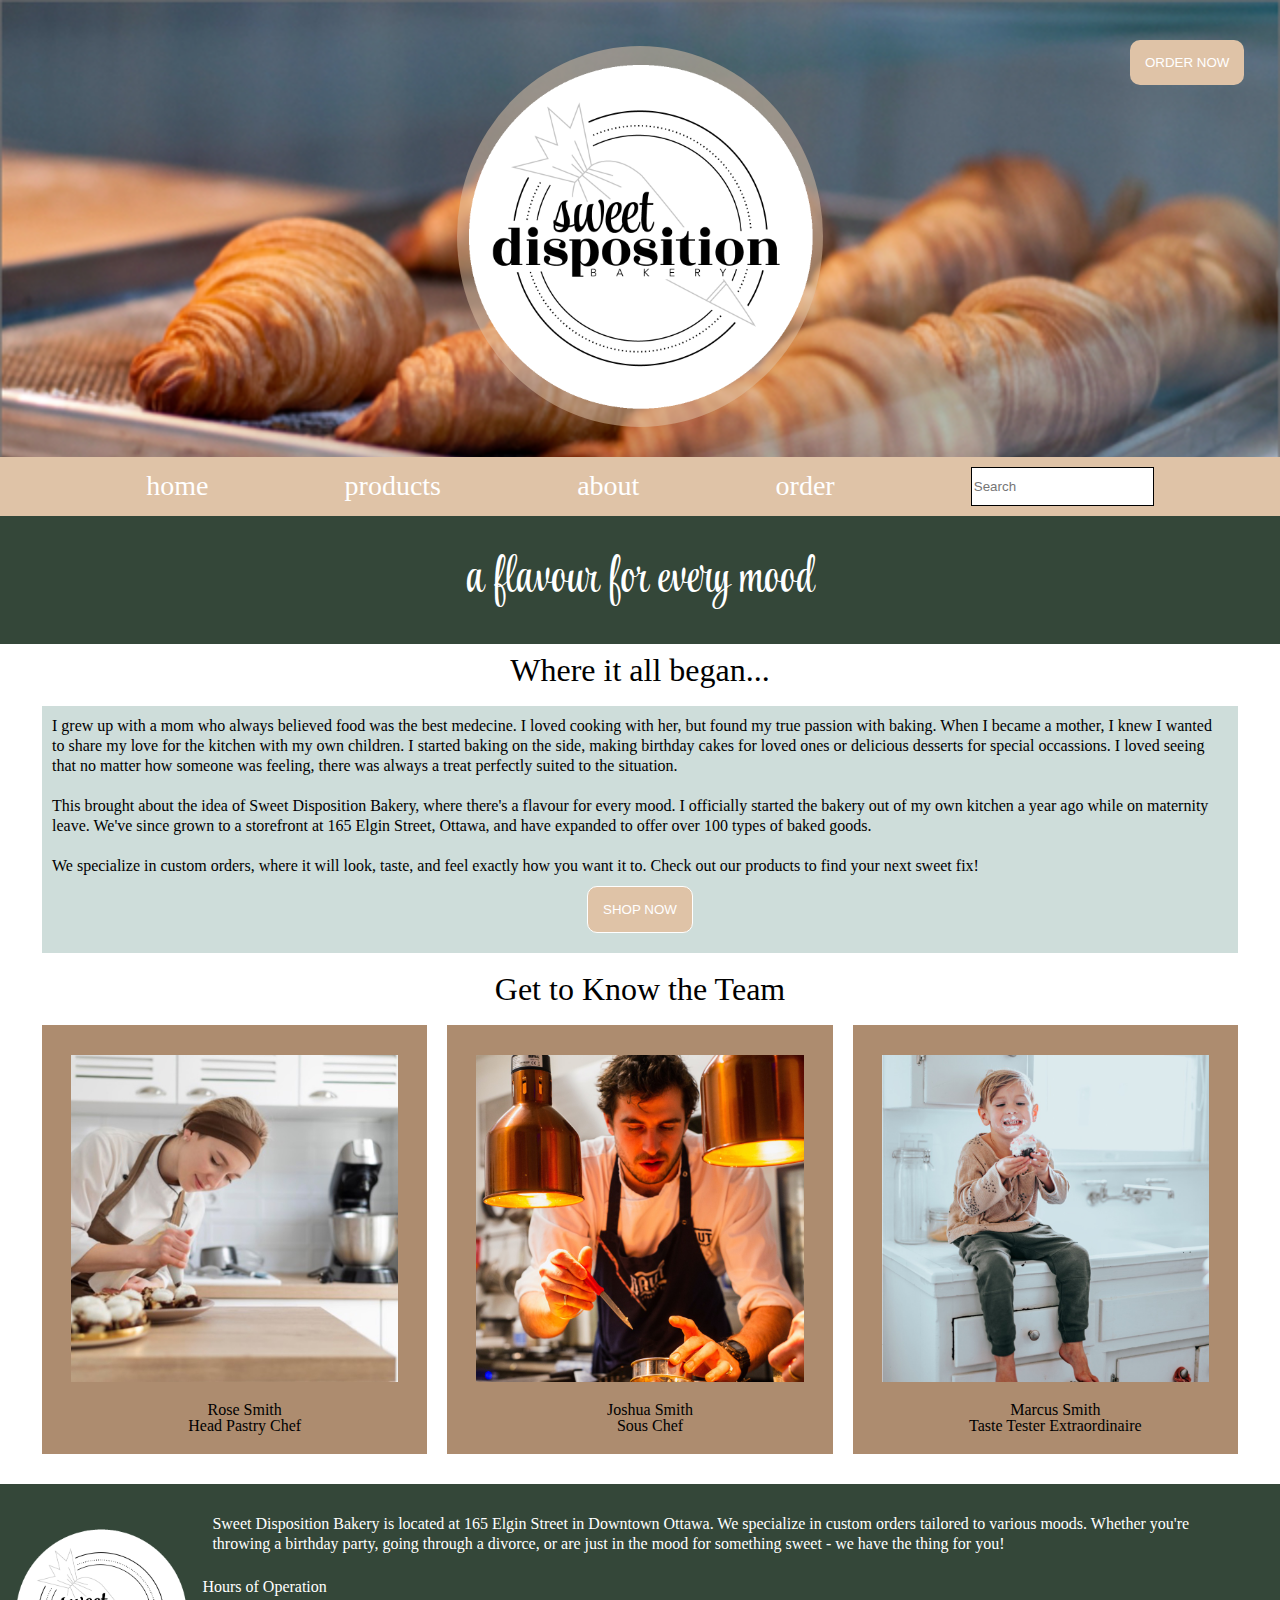
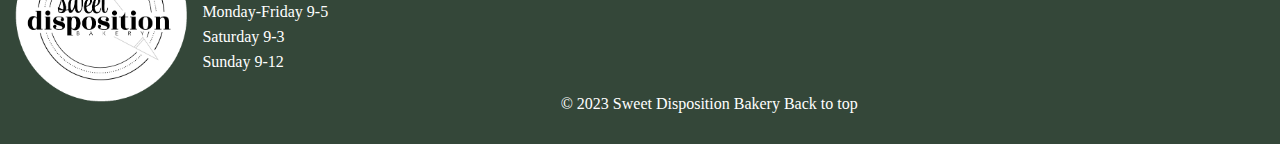
==== commit 3de85c73: "formats products page large viewport" ====
--- a/about.html
+++ b/about.html
@@ -51,23 +51,27 @@
                     <h2>Get to Know the Team</h2>
                 </div>
                 <div class="gettoknow">
-                    <div>
+                    <div class="card">
+                        <img src="images/woman-preparing-dessert-medium-shot-1024_x_1024.jpeg" class="small">
                         <ul itemscope itemtype="https://schema.org/Person" class="team">
-                            <li itemprop="name">Rosa Smith</li>
+                            <li itemprop="name">Rose Smith</li>
                             <li itemprop="jobTitle">Head Pastry Chef</li>
-                            <img src="images/woman-preparing-dessert-medium-shot-1024_x_1024.jpeg" class="small">
                         </ul>
                     </div>
-                    <ul itemscope itemtype="https://schema.org/Person" class="team">
-                        <li itemprop="name">Joshua Smith</li>
-                        <li itemprop="jobTitle">Sous Chef</li>
+                    <div class="card">
                         <img src="images/husband-1024_x_1024.jpg" class="small">
-                    </ul>
-                    <ul itemscope itemtype="https://schema.org/Person" class="team">
-                        <li itemprop="name">Marcus Smith</li>
-                        <li itemprop="jobTitle">Taste Tester Extraordinaire</li>
+                        <ul itemscope itemtype="https://schema.org/Person" class="team">
+                            <li itemprop="name">Joshua Smith</li>
+                            <li itemprop="jobTitle">Sous Chef</li>
+                        </ul>
+                    </div>
+                    <div class="card">
                         <img src="images/kid-eating-cupcake-1024_x_1024.jpg" class="small">
-                    </ul>
+                        <ul itemscope itemtype="https://schema.org/Person" class="team">
+                            <li itemprop="name">Marcus Smith</li>
+                            <li itemprop="jobTitle">Taste Tester Extraordinaire</li>
+                        </ul>
+                    </div>
                 </div>
             </div>
         
--- a/css/main.css
+++ b/css/main.css
@@ -268,7 +268,7 @@
 .carousel-label {
     font-family: 'Rozha One', serif;
     color: #344739;
-    font-size: 2rem;
+    font-size: 4rem;
 }
 
 .info1 {
@@ -279,17 +279,21 @@
     flex-direction: column-reverse;
     align-items: center;
     padding-top: 40px;
-
+    margin-top: 20px;
+    padding-bottom: 40px;
 }
 
 .info2 {
+    display: flex;
+    margin: auto;
+    flex-direction: column-reverse;
+    justify-content: center;
+    align-items: center;
     width: 95%;
-    margin: auto;
     background-color: #DFC3A7;
-    display: flex;
-    flex-direction: column-reverse;
-    align-items: center;
     padding-top: 40px;
+    margin-top: 20px;
+    padding-bottom: 40px;
 }
 
 .overlay {
@@ -376,9 +380,11 @@
 }
 
 .fit {
+    display: flex;
     width: 85%;
-    padding: 10px;
     line-height: 20px;
+    margin: 20px auto;
+    background-color: white;
 }
 /* sets width of images with the class of carousel to 95% */
 .carousel {
@@ -391,12 +397,15 @@
 
 .coffee-croissant {
     width: 85%;
-    max-width: 640px;
 }
 
 .waffle-cupcake {
     width: 85%;
-    max-width: 640px;
+}
+
+.wcd {
+    display: flex;
+    justify-content: center;
 }
 
 /* centers how am i feeling section */
@@ -443,6 +452,12 @@
 
 /* MEDIUM VIEWPORT*/
 @media screen and (min-width: 641px) and (max-width: 1007px) {
+    .mood {
+        display: flex;
+        flex-direction: row;
+        flex-wrap: wrap;
+    }
+
     .flavours {
         display: flex;
         justify-content: center;
@@ -629,15 +644,32 @@
     padding: 10px;
 }
 
-@media screen and (max-width: 640px) {
-
+.center {
+    display: flex;
+    justify-content: center;
+    align-items: center;
+    margin: auto;
+}
+
+.on {
+    width: 60%;
+    background-color: #DFC3A7;
+    color: white;
+    border: 1px solid white;
+    text-transform: uppercase;
+    padding: 15px;
+    border-radius: 10px;
+    margin: 10px;
+    font-size: 1.25rem;
 }
 
 /* MEDIUM VIEWPORT*/
 @media screen and (min-width: 641px) and (max-width: 1007px) {
     .mood {
         display: flex;
-
+    }
+    .cookies {
+        display: flex;
     }
 }
 
@@ -645,6 +677,31 @@
 @media screen and (min-width: 1008px) {
     .mood {
         display: flex;
+    }
+    .cookies {
+        display: flex;
+    }
+    .piesflex {
+        display: flex;
+        flex-direction: row;
+        width: 100%;
+    }
+    .pies {
+        display: flex;
+        flex-direction: column;
+        justify-content: center;
+        align-items: center;
+        width: 100%;
+        background-color: #DFC3A7;
+        margin: 30px;
+    }
+    .fruit {
+        padding: 20px;
+        font-size: 3rem;
+    }
+
+    /* .mood {
+        display: flex;
         flex-direction: row;
         justify-content: center;
         align-items: center;
@@ -660,7 +717,7 @@
     }
     .carousel-label {
         padding: 10px;
-    }
+    } */
 }
 
 /* //////////////////////////////////////////////////////////////////////////////////
@@ -674,7 +731,16 @@
     text-transform: uppercase;
     padding: 15px;
     border-radius: 10px;
-    margin: 10px;
+    display: flex;
+    justify-content: center;
+    align-items: center;
+    margin: auto;
+}
+
+.card {
+    background-color: #AD8C6F;
+    margin: 10px auto;
+    width: 95%;
 }
 
 .aboutwrapper {
@@ -692,6 +758,7 @@
 .blue {
     background-color: #CEDDDA;
     margin: 10px;
+    padding-bottom: 20px;
 }
 
 p {
@@ -700,7 +767,11 @@
 }
 
 .small {
-    width: 95%;
+    display: flex;
+    justify-content: center;
+    margin: auto;
+    width: 85%;
+    padding-top: 30px;
 }
 
 ul {
@@ -712,6 +783,8 @@
     flex-direction: column;
     justify-content: center;
     align-items: center;
+    padding-top: 20px;
+    padding-bottom: 20px;
 }
 
 @media screen and (max-width: 640px) {
@@ -726,17 +799,22 @@
     display: flex;
     flex-direction: row;
   }
-  .small {
-    width: 90%;
-    border-radius: 50%;
-  }  
+  .card {
+    margin: 10px;
+  }
 }
 
 
 
 /* LARGE VIEWPORT */
 @media screen and (min-width: 1008px) {
-    
+    .gettoknow {
+    display: flex;
+    flex-direction: row;
+    }
+    .card {
+    margin: 10px;
+    }
 }
 
 /* //////////////////////////////////////////////////////////////////////////////////
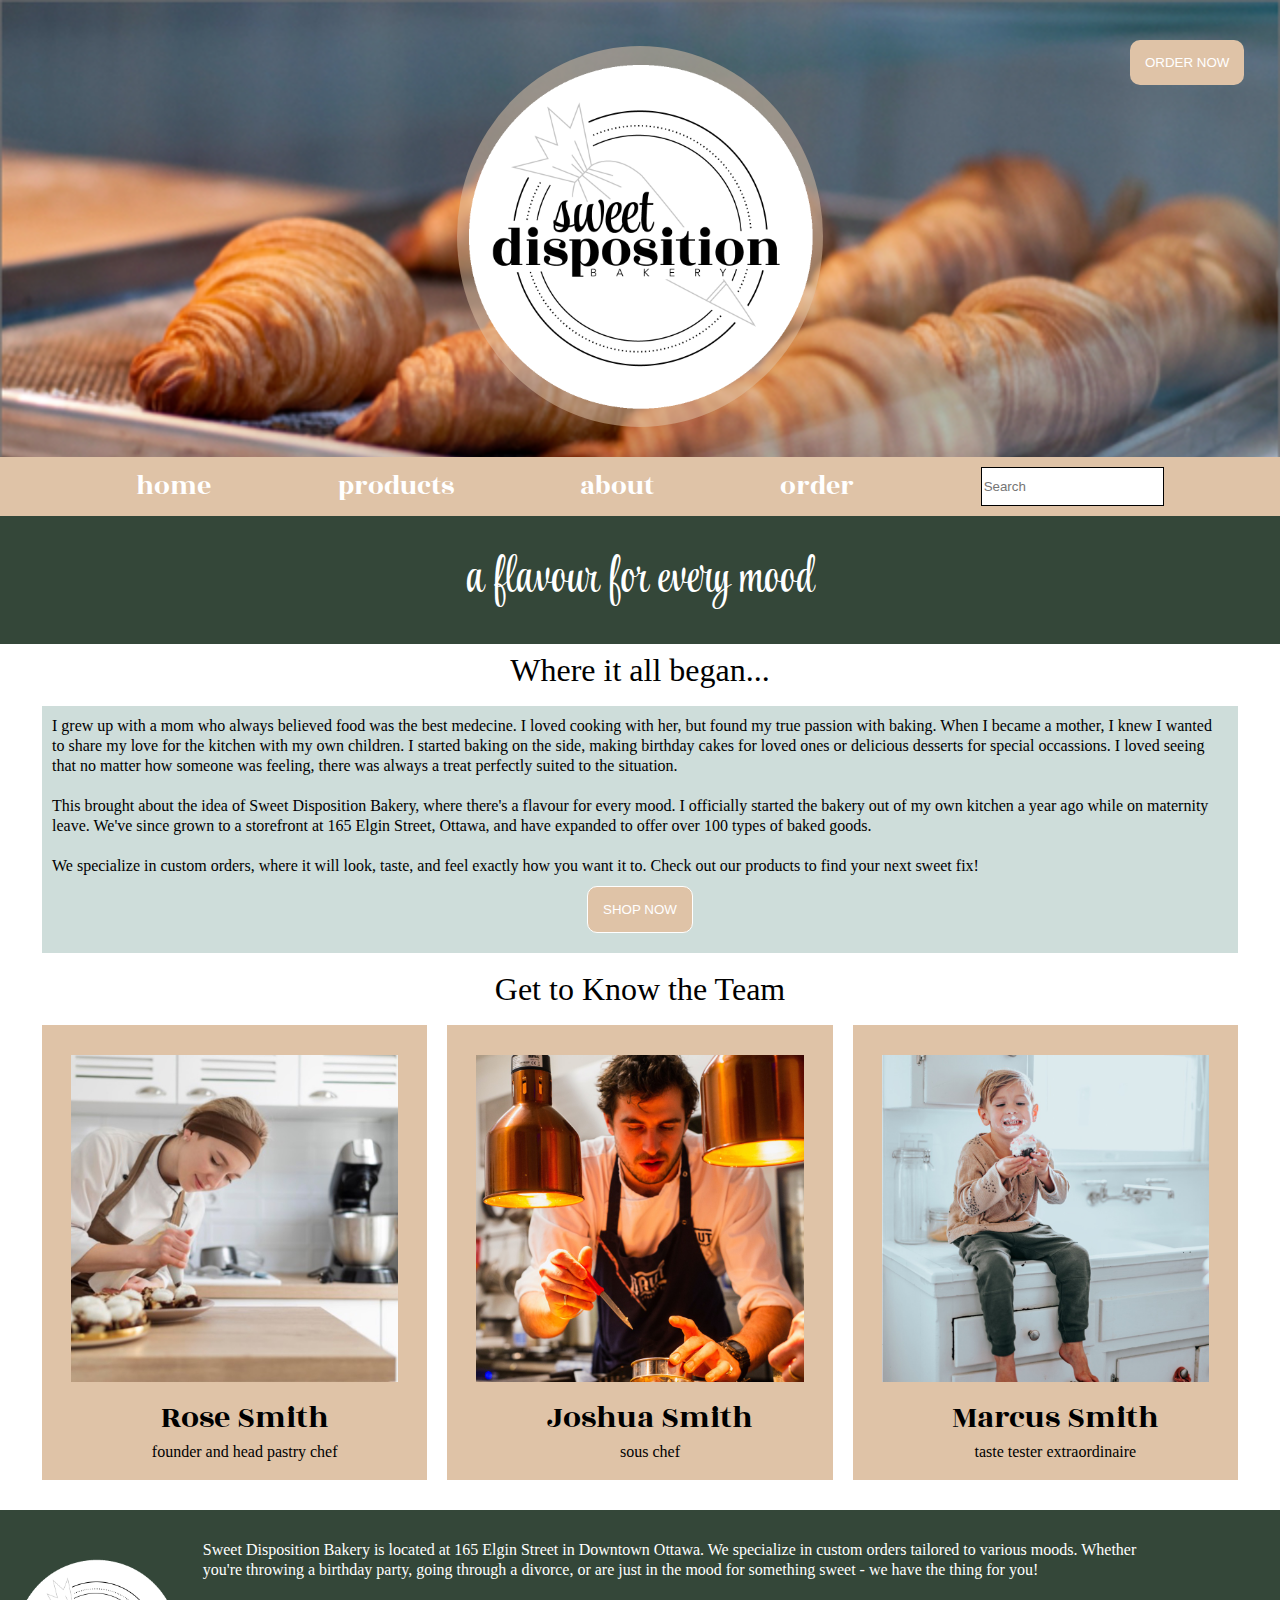
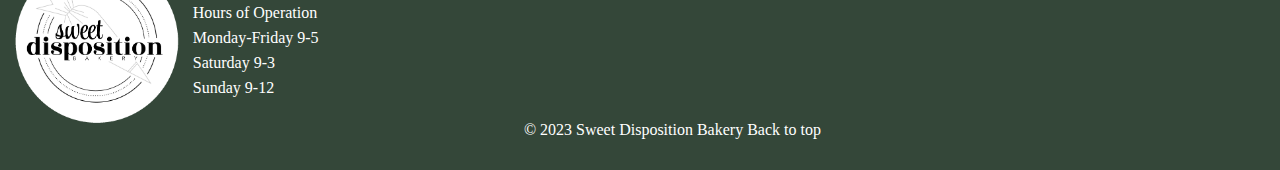
==== commit db2f9ea6: "adds comments for index css" ====
--- a/about.html
+++ b/about.html
@@ -10,6 +10,9 @@
     <link rel="preconnect" href="https://fonts.googleapis.com">
     <link rel="preconnect" href="https://fonts.gstatic.com" crossorigin>
     <link href="https://fonts.googleapis.com/css2?family=Open+Sans:wght@400;700;800&family=Oswald:wght@200&family=Public+Sans:wght@300&family=Style+Script&display=swap" rel="stylesheet">
+    <link rel="preconnect" href="https://fonts.googleapis.com">
+    <link rel="preconnect" href="https://fonts.gstatic.com" crossorigin>
+    <link href="https://fonts.googleapis.com/css2?family=Rozha+One&display=swap" rel="stylesheet">
 </head>
 <body>
     <div id="top">
@@ -54,22 +57,22 @@
                     <div class="card">
                         <img src="images/woman-preparing-dessert-medium-shot-1024_x_1024.jpeg" class="small">
                         <ul itemscope itemtype="https://schema.org/Person" class="team">
-                            <li itemprop="name">Rose Smith</li>
-                            <li itemprop="jobTitle">Head Pastry Chef</li>
+                            <li class="name" itemprop="name">Rose Smith</li>
+                            <li itemprop="jobTitle">founder and head pastry chef</li>
                         </ul>
                     </div>
                     <div class="card">
                         <img src="images/husband-1024_x_1024.jpg" class="small">
                         <ul itemscope itemtype="https://schema.org/Person" class="team">
-                            <li itemprop="name">Joshua Smith</li>
-                            <li itemprop="jobTitle">Sous Chef</li>
+                            <li class="name" itemprop="name">Joshua Smith</li>
+                            <li itemprop="jobTitle">sous chef</li>
                         </ul>
                     </div>
                     <div class="card">
                         <img src="images/kid-eating-cupcake-1024_x_1024.jpg" class="small">
                         <ul itemscope itemtype="https://schema.org/Person" class="team">
-                            <li itemprop="name">Marcus Smith</li>
-                            <li itemprop="jobTitle">Taste Tester Extraordinaire</li>
+                            <li class="name" itemprop="name">Marcus Smith</li>
+                            <li itemprop="jobTitle">taste tester extraordinaire</li>
                         </ul>
                     </div>
                 </div>
--- a/css/main.css
+++ b/css/main.css
@@ -62,6 +62,15 @@
     font-size: 16px;
 }
 
+/* formats header by adding background image, preventing repetition of image, and setting size to cover full width */
+header {
+    background-image: url('/images/croissant.jpg');   
+    background-repeat: no-repeat;
+    background-size: cover;
+    padding: 30px;
+    background-color: #CEDDDA;
+}
+
 /* sets style for button in header
 colours, border, uppercase, spacing, alignment */
 .order {
@@ -77,7 +86,7 @@
     transition: transform 1s;
 }
 
-/*  */
+/* formats order button to increase in scale by 1.25 when hovered */
 .order:hover {
     transform: scale(1.25);
 }
@@ -96,53 +105,11 @@
     align-items: center;
     background-color:  rgba(223, 195, 167, 0.5);
     width: 65%;
-
-}
-
-/* sets width of logo image to 50% */
-.logo {
-    width: 100%;
-   }
-
-/* styles nav bar text by eliminating underline and setting colour to white */
-   a {
-    text-decoration: none;
-    color: white;
-}
-
-/* formats header by adding background image, preventing repetition of image, and setting size to cover full width */
-header {
-    background-image: url('/images/croissant.jpg');   
-    background-repeat: no-repeat;
-    background-size: cover;
-    padding: 30px;
-    background-color: #CEDDDA;
 }
 
 /* sets background colour of navigation bar */
 nav {
     background-color: #DFC3A7;
-}
-
-/* formats section with slogan to center content, set background and text colour */
-.green {
-    display: flex;
-    justify-content: center;
-    align-content: center;
-    background-color: #344739;
-    color: white;
-    padding: 30px;
-}
-
-.style {
-    font-family: 'Style Script', cursive;
-    font-size: 3rem;
-}
-
-/* formats footer with text and background colour */
-footer {
-    background-color: #344739;
-    color: white;
 }
 
 /* sets font size and font weight for text in nav and establishes timing of transition for hover state */
@@ -167,6 +134,39 @@
     padding: 10px;
 }
 
+/* sets width of logo image to 100% */
+.logo {
+    width: 100%;
+   }
+
+/* styles nav bar text by eliminating underline and setting colour to white */
+   a {
+    text-decoration: none;
+    color: white;
+}
+
+/* formats section with slogan to center content, set background and text colour */
+.green {
+    display: flex;
+    justify-content: center;
+    align-content: center;
+    background-color: #344739;
+    color: white;
+    padding: 30px;
+}
+
+/* formats text within green section by changing font and sizing up to 3rem */
+.style {
+    font-family: 'Style Script', cursive;
+    font-size: 3rem;
+}
+
+/* formats footer with text and background colour */
+footer {
+    background-color: #344739;
+    color: white;
+}
+
 /* formats footer section by setting as flex and altering spacing */
 .footerwpic {
     display: flex;
@@ -178,6 +178,12 @@
     width: 95%;
 }
 
+/* centers logo in footer and sets width to 50% */
+.footerlogo {
+    width: 50%;
+    margin: auto;
+}
+
 /* sets footer text to flex, with column direction and centered, also adjusts spacing */
 .footerstory {
     display: flex;
@@ -188,63 +194,56 @@
     line-height: 25px;
 }
 
+/* adds padding of 25px to top of copyright section */
+.copy {
+    padding-top: 25px;
+}
+
+/* sets hours section to flex and displays content as a column */
+.hours {
+    display: flex;
+    flex-direction: column;
+}
+
+/* adds padding to the left side of back to top link */
 .backtotop {
     padding-left: 30px;
 }
 
-.copy {
-    padding-top: 25px;
-}
-
-.hours {
-    display: flex;
-    flex-direction: column;
-}
-
-.footerlogo {
-    width: 50%;
-    margin: auto;
-}
-
-
-
-
-/* MEDIUM VIEWPORT*/
-@media screen and (min-width: 641px) and (max-width: 1007px) {
-   /* formats footer section by setting as flex and altering spacing */
-.footerwpic {
-    display: flex;
-    padding: 10px;
-    width: 90%;
-    justify-content: center;
-    align-items: center;
-} 
-
-.opacitylogo {
-    width: 30%;
-}
-}
-
-
-
-/* LARGE VIEWPORT */
+/* MEDIUM VIEWPORT 641px and beyond */
+@media screen and (min-width: 641px) {
+   /* sets opacity for logo container to 30% */
+   .opacitylogo {
+        width: 30%;
+    }
+    /* formats footer section by setting as flex and altering spacing */
+    .footerwpic {
+        display: flex;
+        padding: 10px;
+        width: 90%;
+        justify-content: center;
+        align-items: center;
+    } 
+}
+
+/* LARGE VIEWPORT between 1008 and beyond*/
 @media screen and (min-width: 1008px) {
-   /* formats footer section by setting as flex and altering spacing */
-.footerwpic {
-    display: flex;
-    flex-direction: row;
-    padding: 10px;
-} 
-.footerlogo {
-    width: 15%;
-}
-.hours {
-    display: flex;
-    align-items: flex-start
-}
-.opacitylogo {
-    width: 30%;
-}
+
+   /* formats footer section by setting as flex and adding padding of 10px*/
+    .footerwpic {
+        display: flex;
+        flex-direction: row;
+        padding: 10px;
+    }
+     /* changes width of logo in footer to 15% */
+    .footerlogo {
+        width: 15%;
+    }
+    /* changes hours to flex-start to align to the left */
+    .hours {
+        display: flex;
+        align-items: flex-start
+    }
 }
 
 
@@ -252,66 +251,56 @@
 INDEX
 /////////////////////////////////////////////////////////////////////////////////// */
 
+/* sets width of container to 100% */
 .container {
     width: 100%;
 }
 
+/* centers how am i feeling section */
+.feeling {
+    display: flex;
+    justify-content: center;
+    padding: 20px;
+    font-size: 2rem;
+}
+
+/* sets width of container index wrapper to 99% */
 .indexwrapper {
     width: 99%;
 }
 
-
-.fotw {
-    padding: 20px;
-}
-
-.carousel-label {
-    font-family: 'Rozha One', serif;
-    color: #344739;
-    font-size: 4rem;
-}
-
-.info1 {
+/* sets section of moods to flex, adjusts spacing of content, sets background colour */
+.mood {
+    display: flex;
+    justify-content: center;
+    flex-direction: column;
+    background-color: #D1DCDA;
+    width: 100%;
+}
+
+/* sets flex position to relative, centers it, and makes width 95% with margin on the bottom of 40px */
+.flex {
+    position: relative;
     width: 95%;
     margin: auto;
-    background-color: #DFC3A7;
-    display: flex;
-    flex-direction: column-reverse;
-    align-items: center;
-    padding-top: 40px;
-    margin-top: 20px;
-    padding-bottom: 40px;
-}
-
-.info2 {
-    display: flex;
-    margin: auto;
-    flex-direction: column-reverse;
-    justify-content: center;
-    align-items: center;
-    width: 95%;
-    background-color: #DFC3A7;
-    padding-top: 40px;
-    margin-top: 20px;
-    padding-bottom: 40px;
-}
-
-.overlay {
-    display: flex;
-    justify-content: center;
-    align-items: center;
-    position: absolute;
-    top: 0;
-    left: 0;
-    width: 100%;
-    height: 100%;
-    background-color: rgba(0, 0, 0, 0.6);
-    color: white;
-    opacity: 0;
-    transition: opacity 0.25s;
-
-}
-
+    margin-bottom: 40px;
+}
+
+/* adds margin of 40px to the first child of flex */
+.flex:nth-child(1) {
+    margin-top: 40px;
+}
+
+/* sets width of images with the class of carousel to 95% */
+.carousel {
+    width: 100%;
+    max-width: 640px;
+    margin: auto;
+    border-radius: 50%;
+    display: block;
+}
+
+/* adds overlay to carousel images, centers them, adds width and height, colour, opacity, makes them circular, and sets up for transition */
 .overlaycircle {
     display: flex;
     justify-content: center;
@@ -329,21 +318,12 @@
 
 }
 
+/* sets opacity back to normal when carousel images are hoverd */
 .overlaycircle:hover {
     opacity: 1;
 }
 
-.flex {
-    position: relative;
-    width: 95%;
-    margin: auto;
-    margin-bottom: 40px;
-}
-
-.flex:nth-child(1) {
-    margin-top: 40px;
-}
-
+/* formats text that appears in overlay with font, fontsize, line height and alignment */
 .overlaytext {
     display: flex;
     flex-direction: column;
@@ -354,31 +334,72 @@
     font-family: 'Rozha One', serif;
 }
 
-
+/* formats text that appears in overlay eith font, size, and colour */
+.carousel-label {
+    font-family: 'Rozha One', serif;
+    color: #344739;
+    font-size: 4rem;
+}
+
+/* sets class of woman to relative position and makes width 100% */
+.woman {
+    position: relative;
+    width: 100%;
+}
+
+/* sets image of baker to block display with width of 100% */
+.baker {
+    display: block;
+    width: 100%;
+}
+
+/* sets alignment to center, makes background colour black with opacity of 0.6 and sets up transition for opacity */
+.overlay {
+    display: flex;
+    justify-content: center;
+    align-items: center;
+    position: absolute;
+    top: 0;
+    left: 0;
+    width: 100%;
+    height: 100%;
+    background-color: rgba(0, 0, 0, 0.6);
+    color: white;
+    opacity: 0;
+    transition: opacity 0.25s;
+}
+
+/* sets overlay opacity back to normal when hovered */
+.overlay:hover {
+    opacity: 1;
+}
+
+/* sets about us text in overlay to uppercase and increases font size to 5rem */
 .ab {
     text-transform: uppercase;
     font-size: 5rem;
 }
 
+/* sets read more text to lowercase with padding of 25px on top */
 .rm {
     padding-top: 25px;
     text-transform: lowercase;
 }
 
-.overlay:hover {
-    opacity: 1;
-}
-
-.woman {
-    position: relative;
-    width: 100%;
-}
-
-.baker {
-    display: block;
-    width: 100%;
-}
-
+/* sets width to info1 container of 95% and centers it, makes it flex in column reverse, adjusts spacing and adds background colour */
+.info1 {
+    width: 95%;
+    margin: auto;
+    background-color: #DFC3A7;
+    display: flex;
+    flex-direction: column-reverse;
+    align-items: center;
+    padding-top: 40px;
+    margin-top: 20px;
+    padding-bottom: 40px;
+}
+
+/* sets fit container to display of flex with width of 85%, spacing, centers it, and sets background colour to white */
 .fit {
     display: flex;
     width: 85%;
@@ -386,64 +407,65 @@
     margin: 20px auto;
     background-color: white;
 }
-/* sets width of images with the class of carousel to 95% */
-.carousel {
-    width: 100%;
-    max-width: 640px;
-    margin: auto;
-    border-radius: 50%;
-    display: block;
-}
-
+
+/* sets width of coffee croissant 85% */
 .coffee-croissant {
     width: 85%;
 }
 
+/* sets width to info2 container of 95% and centers it, makes it flex in column reverse, adjusts spacing and adds background colour */
+.info2 {
+    display: flex;
+    margin: auto;
+    flex-direction: column-reverse;
+    justify-content: center;
+    align-items: center;
+    width: 95%;
+    background-color: #DFC3A7;
+    padding-top: 40px;
+    margin-top: 20px;
+    padding-bottom: 40px;
+}
+
+/* centers and sets container of wcd to display flex */
+.wcd {
+    display: flex;
+    justify-content: center;
+}
+
+/* sets width of waffle cupcake */
 .waffle-cupcake {
     width: 85%;
 }
 
-.wcd {
-    display: flex;
-    justify-content: center;
-}
-
-/* centers how am i feeling section */
-.feeling {
-    display: flex;
-    justify-content: center;
+/* sets flavours display to flex, centers content, sets font size to 2rem and adds 10px of padding */
+.flavours {
+    display: flex;
+    justify-content: center;
+    font-size: 2rem;
+    padding: 10px;
+}
+
+/* adds padding of 20px to flavour of the week heading */
+.fotw {
     padding: 20px;
-    font-size: 2rem;
-}
-
-/* sets section of moods to flex, adjusts spacing of content, sets background colour */
-.mood {
-    display: flex;
-    justify-content: center;
+}
+
+/* sets flavour labels to display of flex with column layout, and centers content */
+.flavourlabel {
+    display: flex;
     flex-direction: column;
-    background-color: #D1DCDA;
-    width: 100%;
-}
-
-.flavours {
-    display: flex;
-    justify-content: center;
-    font-size: 2rem;
-    padding: 10px;
-}
-
+    align-items: center;
+    justify-content: center;
+}
+
+/* sets width of circle images to 85% and makes border radius into circles */
 .circle {
     border-radius: 50%;
     width: 85%;
 }
 
-.flavourlabel {
-    display: flex;
-    flex-direction: column;
-    align-items: center;
-    justify-content: center;
-}
-
+/* makes font size of labels to 2rem, sets font and adds padding of 10px */
 .label {
     font-size: 2rem;
     padding: 10px;
@@ -452,148 +474,58 @@
 
 /* MEDIUM VIEWPORT*/
 @media screen and (min-width: 641px) and (max-width: 1007px) {
-    .mood {
-        display: flex;
-        flex-direction: row;
-        flex-wrap: wrap;
-    }
-
+    /* sets container of information to flex displaying in column format, centered, with a width of 95% */
+    .information {
+        display: flex;
+        width: 95%;
+        flex-direction: column;
+        align-items: center;
+    }
+    /* sets grandchild to display of flex */
+    .grandchild {
+        display: flex;
+    }
+    /* sets flavours to centered display of flex, font size 2rem, and padding of 10px */
     .flavours {
         display: flex;
         justify-content: center;
         font-size: 2rem;
         padding: 10px;
     }
-    
+    /* sets flex display to row and adds background colour */
     .flavourpics {
         display: flex;
         flex-direction: row;
         background-color: #AD8C6F;
     }
-
+    /* sets flavour display to flex column, and centers content */
+    .flavourlabel {
+        display: flex;
+        flex-direction: column;
+        align-items: center;
+        justify-content: center;
+    }
+    /* sets width of circle images to 75% while making border radius circular, sets up transition */
     .circle {
         border-radius: 50%;
         width: 75%;
         transition: transform 1s;
     }
-
+    /* scales circle images up 1.25 when hovered */
     .circle:hover {
         transform: scale(1.25);
     }
-    
-    .flavourlabel {
-        display: flex;
-        flex-direction: column;
-        align-items: center;
-        justify-content: center;
-
-    }
-    
+    /* sets font size of label to 1.5rem with 10px of padding */
     .label {
         font-size: 1.5rem;
         padding: 10px;
     }
-    .information {
-        display: flex;
-        width: 95%;
-        flex-direction: column;
-        align-items: center;
-    }
-
-    .grandchild {
-        display: flex;
-    }
-
 }
 
 /* LARGE VIEWPORT */
 @media screen and (min-width: 1008px) {
-    .baker {
-        width: 100%;
-    }
-
-    .flavours {
-        display: flex;
-        justify-content: center;
-        font-size: 2rem;
-        padding: 10px;
-    }
-    
-    .flavourpics {
-        display: flex;
-        flex-direction: row;
-        background-color: #AD8C6F;
-        padding: 40px;
-    }
-
-    .circle {
-        border-radius: 50%;
-        width: 75%;
-        transition: transform 1s;
-    }
-
-    .circle:hover {
-        transform: scale(1.25);
-    }
-    
-    .flavourlabel {
-        display: flex;
-        flex-direction: column;
-        align-items: center;
-        justify-content: center;
-    }
-    
-    .label {
-        font-size: 1.5rem;
-        padding: 10px;
-    }
-    .information {
-        margin: auto;
-        display: flex;
-        flex-direction: row;
-        width: 95%;
-    }
-
-    .coffee-croissant {
-        width: 50%;
-    }
-
-    .waffle-cupcake {
-        width: 50%;
-    }
-
-    .grandchild {
-        width: 50%;
-        display: flex;
-        flex-direction: column;
-
-    }
-
-    .fit {
-        width: 50%;
-    }
-
-    .woman {
-        width: 50%;
-    }
-
-  .info1 {
-    display: flex;
-    flex-direction: row;
-    background-color: white;
-    padding: 0;
-    margin: 0;
-  }
-
-  .info2 {
-    display: flex;
-    flex-direction: row-reverse;
-    background-color: white;
-    padding: 0;
-    margin: 0;
-  }
     /* sets section of moods to flex, adjusts spacing of content, sets background colour */
-.mood {
+    .mood {
     display: flex;
     flex-direction: row;
     padding: 10px;
@@ -602,9 +534,97 @@
     padding-top: 40px;
     padding-bottom: 40px;
     margin-bottom: 30px;
-}
+    }
+    /* sets carousel image width to 100% */
+    .carousel {
+        width: 100%;
+    }
+    /* centers information container, displays it in row format with width of 95% */
+    .information {
+        margin: auto;
+        display: flex;
+        flex-direction: row;
+        width: 95%;
+    }
+    /* sets width of woman to 50% */
+    .woman {
+        width: 50%;
+    }
+    /* sets width of baker image to 100% */
+    .baker {
+        width: 100%;
+    }
+    /* sets flex display to column and makes width 50% */
+    .grandchild {
+        width: 50%;
+        display: flex;
+        flex-direction: column;
+    }
+    /* sets display to row, adds background colour of white and removes previously added spacing */
+    .info1 {
+        display: flex;
+        flex-direction: row;
+        background-color: white;
+        padding: 0;
+        margin: 0;
+    }
+      /* sets fit container's width to 50% */
+      .fit {
+        width: 50%;
+    }
+    /* sets coffee croissant image width to 50% */
+    .coffee-croissant {
+        width: 50%;
+    }
+    /* sets flex display to row reverse with white background colour and removes previously added spacing */
+    .info2 {
+        display: flex;
+        flex-direction: row-reverse;
+        background-color: white;
+        padding: 0;
+        margin: 0;
+    }
+    /* sets width of waffle cupcake image to 50% */
+    .waffle-cupcake {
+        width: 50%;
+    }
+    /* centers flex content and makes font size 2rem with padding of 10px */
+    .flavours {
+        display: flex;
+        justify-content: center;
+        font-size: 2rem;
+        padding: 10px;
+    }
+    /* sets flex display to row, adds padding and background colour and spacing */
+    .flavourpics {
+        display: flex;
+        flex-direction: row;
+        background-color: #AD8C6F;
+        padding: 40px;
+    }
+    /* centers flex display */
+    .flavourlabel {
+        display: flex;
+        flex-direction: column;
+        align-items: center;
+        justify-content: center;
+    }
+    /* sets circle width to 75%, makes border radius circular and sets up transition */
+    .circle {
+        border-radius: 50%;
+        width: 75%;
+        transition: transform 1s;
+    }
+    /* sets circle to scale up by 1.25 */
+    .circle:hover {
+        transform: scale(1.25);
+    }
+    /* makes font size 1.5rem and adds padding of 10px */
+    .label {
+        font-size: 1.5rem;
+        padding: 10px;
+    }
 } 
-
 
 /* //////////////////////////////////////////////////////////////////////////////////
 PRODUCTS
@@ -692,12 +712,14 @@
         justify-content: center;
         align-items: center;
         width: 100%;
-        background-color: #DFC3A7;
-        margin: 30px;
     }
     .fruit {
         padding: 20px;
         font-size: 3rem;
+        background-color: #DFC3A7;
+        margin: auto;
+        width: 85%;
+        border-radius: 10px;
     }
 
     /* .mood {
@@ -738,7 +760,7 @@
 }
 
 .card {
-    background-color: #AD8C6F;
+    background-color: #DFC3A7;
     margin: 10px auto;
     width: 95%;
 }
@@ -785,6 +807,12 @@
     align-items: center;
     padding-top: 20px;
     padding-bottom: 20px;
+}
+
+.name {
+    font-size: 2rem;
+    font-family: 'Rozha One', serif;
+    padding-bottom: 10px;
 }
 
 @media screen and (max-width: 640px) {
